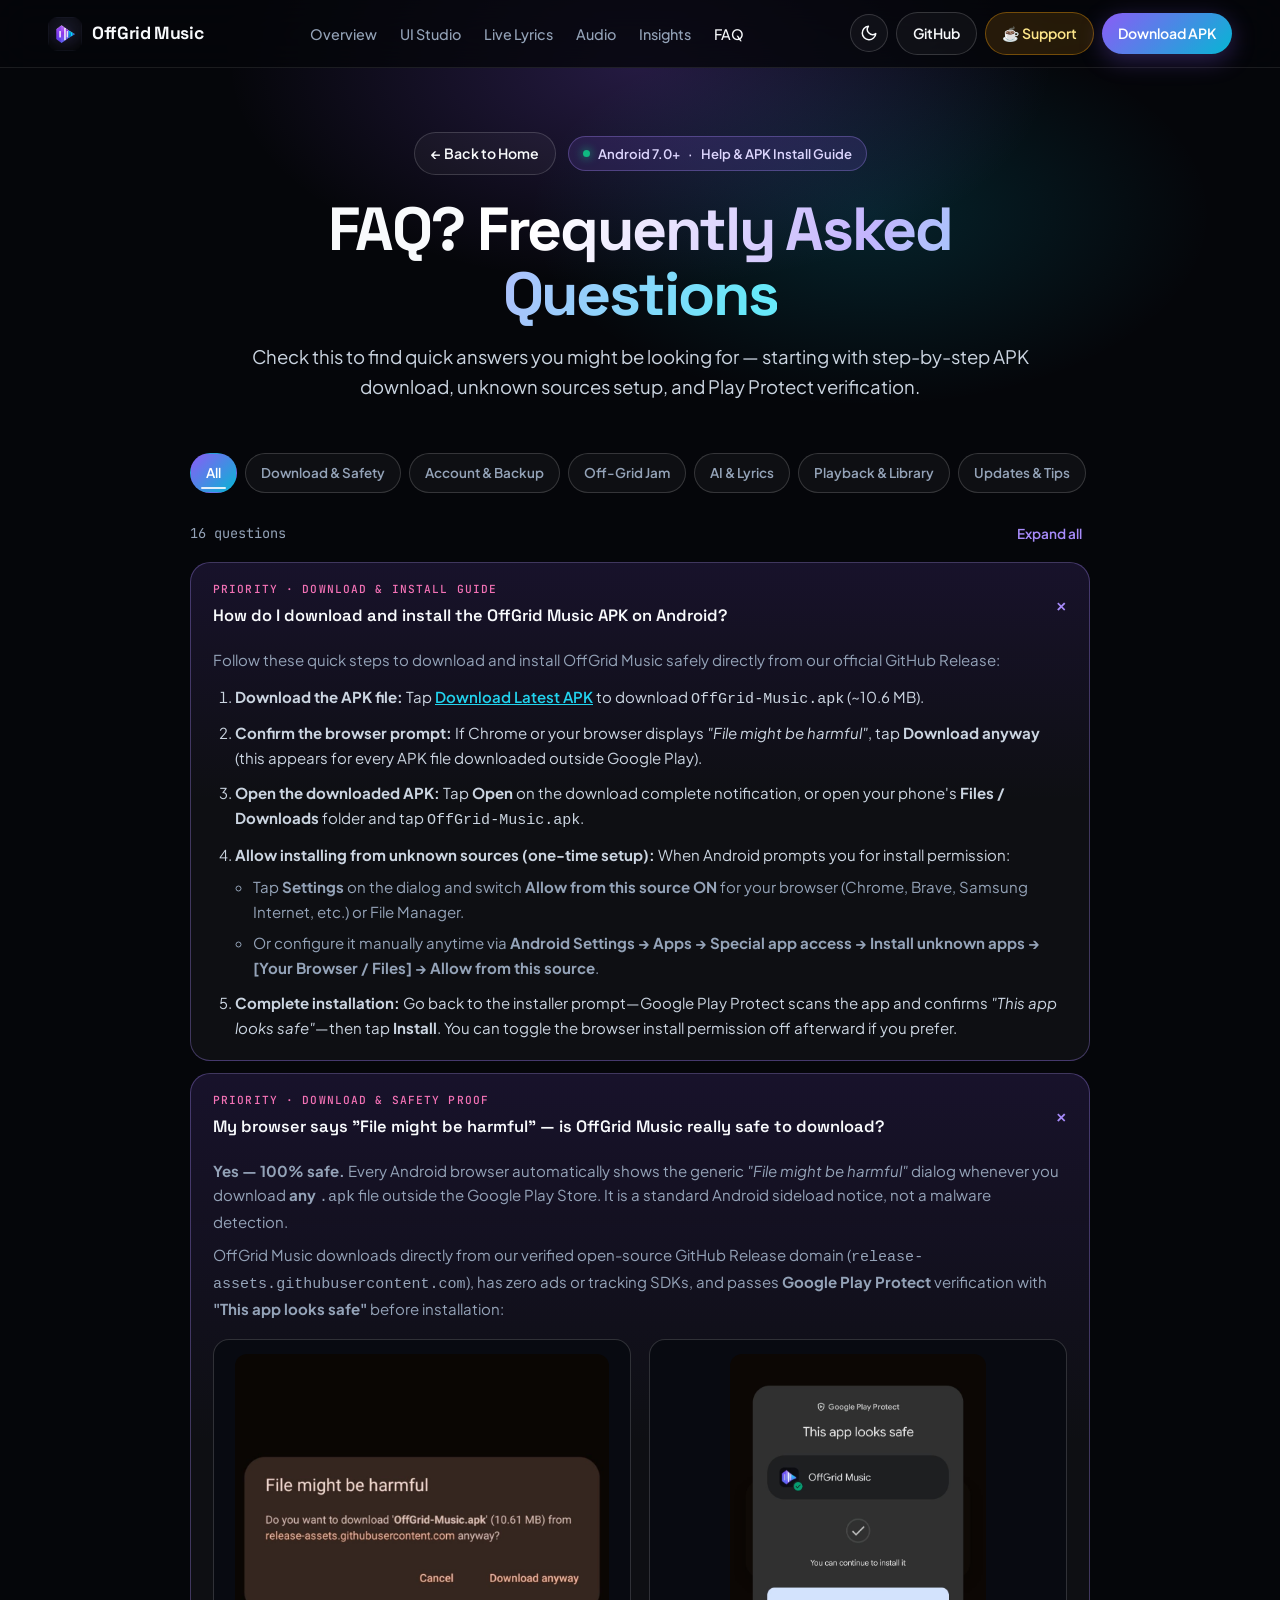
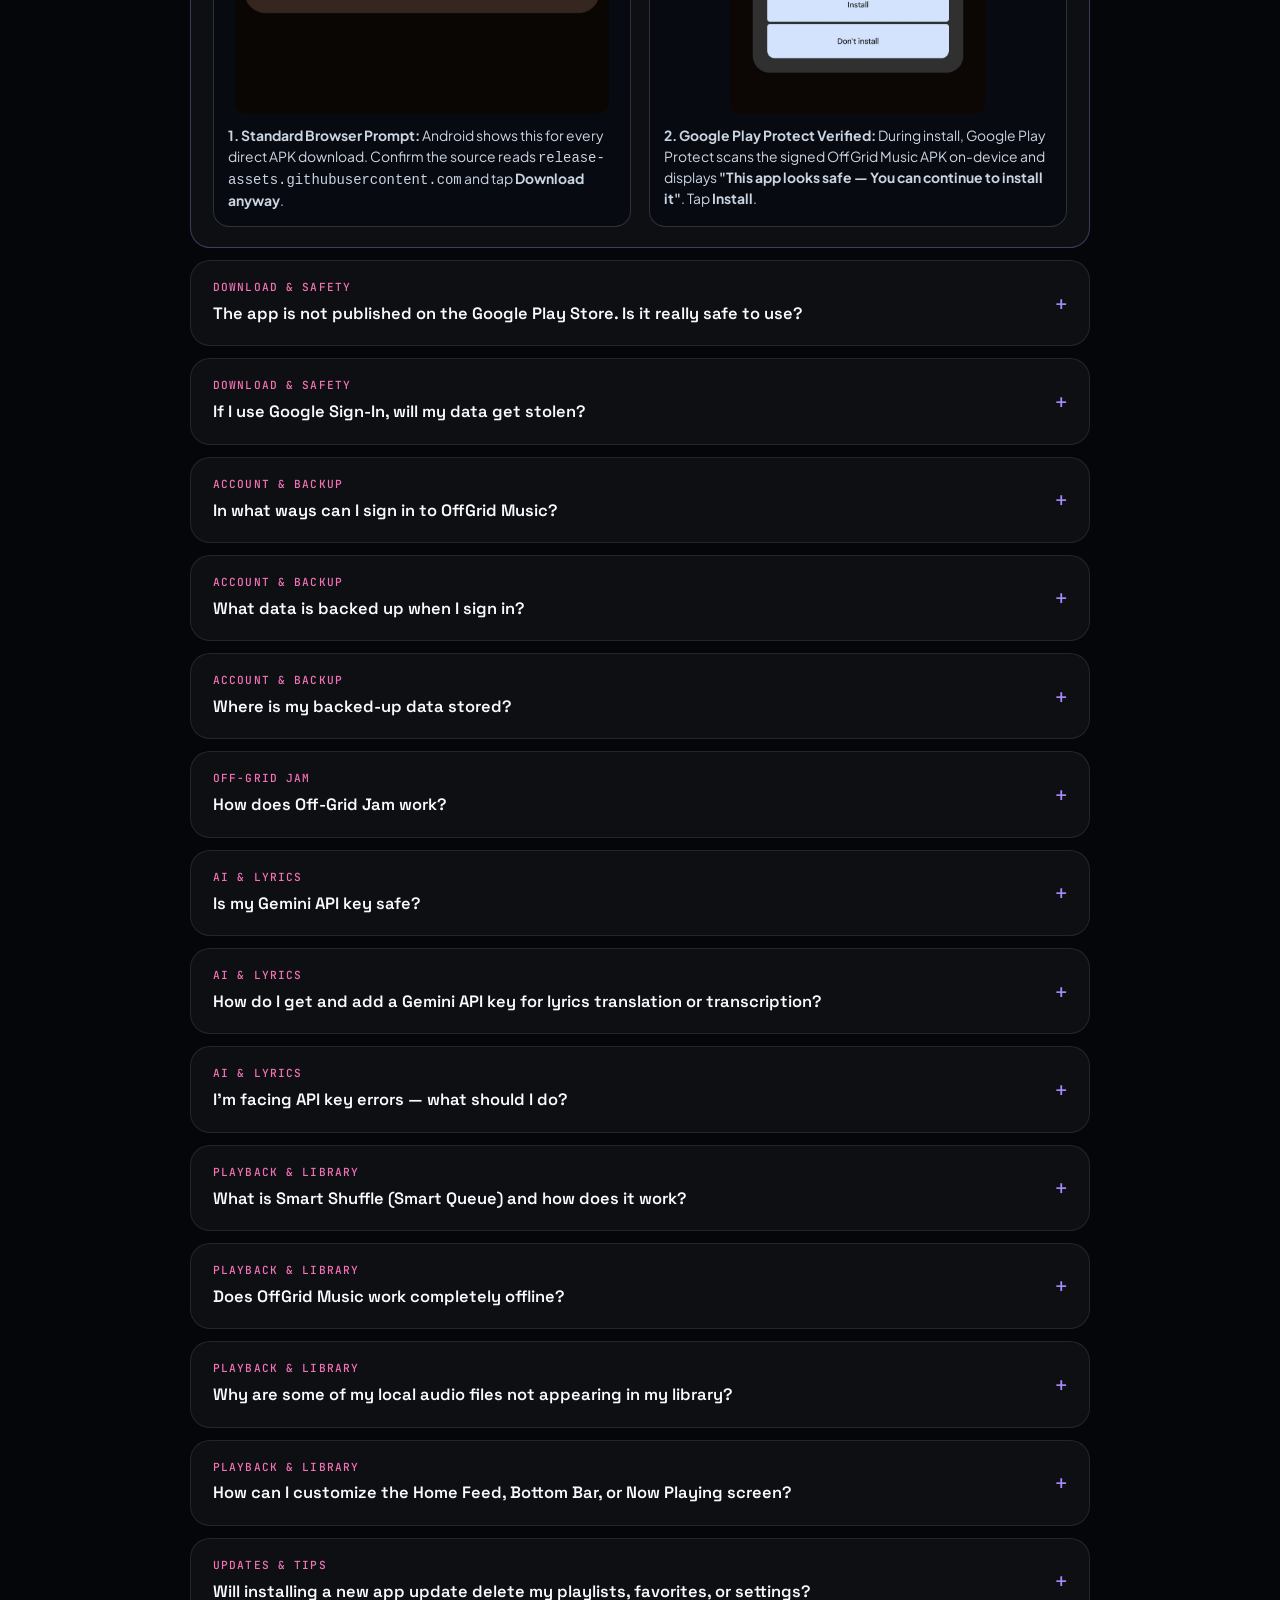
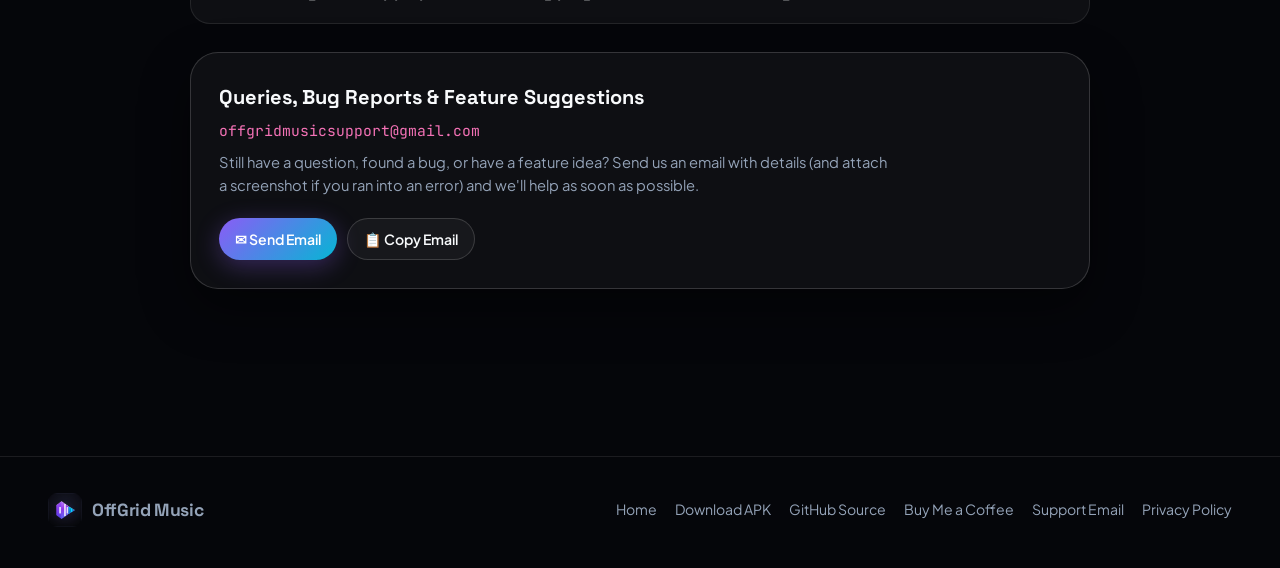
==== faq.html @ 3c3b7d3f "Move FAQ to dedicated faq.html with priority APK install guide and Play Protect proof" ====
<!DOCTYPE html>
<html lang="en" data-theme="dark">
<head>
  <meta charset="UTF-8">
  <meta name="viewport" content="width=device-width, initial-scale=1.0">
  <title>FAQ &amp; APK Install Guide — OffGrid Music</title>
  <meta name="description" content="How to download and install the OffGrid Music Android APK, enable Install Unknown Apps, understand browser warnings with Play Protect verification, and answers to 16 FAQs.">
  <meta name="keywords" content="OffGrid Music FAQ, download OffGrid Music APK, install APK unknown sources Android, File might be harmful APK safe, Google Play Protect OffGrid Music">
  <meta name="author" content="Paul00755">
  <meta name="robots" content="index, follow, max-image-preview:large, max-snippet:-1">
  <meta name="theme-color" content="#05060a" media="(prefers-color-scheme: dark)">
  <meta name="theme-color" content="#f8fafc" media="(prefers-color-scheme: light)">
  <link rel="canonical" href="https://offgrid-music-web.pages.dev/faq.html">
  <link rel="icon" type="image/png" href="assets/brand/favicon.png">
  <link rel="apple-touch-icon" href="assets/brand/logo.png">

  <!-- Open Graph / Social Sharing -->
  <meta property="og:type" content="website">
  <meta property="og:locale" content="en_US">
  <meta property="og:site_name" content="OffGrid Music">
  <meta property="og:title" content="FAQ &amp; APK Install Guide — OffGrid Music">
  <meta property="og:description" content="Step-by-step APK download &amp; install guide, Play Protect verification proof, OffGrid Jam, Gemini AI Lyrics, cloud backup, and 16 FAQs.">
  <meta property="og:image" content="https://offgrid-music-web.pages.dev/assets/brand/og-cover.jpg">
  <meta property="og:image:type" content="image/jpeg">
  <meta property="og:image:width" content="1200">
  <meta property="og:image:height" content="630">
  <meta property="og:url" content="https://offgrid-music-web.pages.dev/faq.html">

  <!-- Twitter Card -->
  <meta name="twitter:card" content="summary_large_image">
  <meta name="twitter:title" content="FAQ &amp; APK Install Guide — OffGrid Music">
  <meta name="twitter:description" content="How to download and install OffGrid Music APK safely on Android, plus answers to 16 common questions.">
  <meta name="twitter:image" content="https://offgrid-music-web.pages.dev/assets/brand/og-cover.jpg">

  <!-- Fonts -->
  <link rel="preconnect" href="https://fonts.googleapis.com">
  <link rel="preconnect" href="https://fonts.gstatic.com" crossorigin>
  <link href="https://fonts.googleapis.com/css2?family=JetBrains+Mono:wght@400;500&family=Plus+Jakarta+Sans:wght@400;500;600;700&family=Space+Grotesk:wght@600;700&display=swap" rel="stylesheet">
  <link rel="stylesheet" href="css/styles.css">

  <!-- Structured Data: WebPage + Complete 16-Question FAQPage -->
  <script type="application/ld+json">
  {
    "@context": "https://schema.org",
    "@graph": [
      {
        "@type": "WebPage",
        "@id": "https://offgrid-music-web.pages.dev/faq.html#webpage",
        "url": "https://offgrid-music-web.pages.dev/faq.html",
        "name": "FAQ & APK Install Guide — OffGrid Music",
        "description": "Step-by-step Android APK installation guide and complete 16-question FAQ for OffGrid Music.",
        "inLanguage": "en"
      },
      {
        "@type": "FAQPage",
        "mainEntity": [
          {
            "@type": "Question",
            "name": "How do I download and install the OffGrid Music APK on Android?",
            "acceptedAnswer": {
              "@type": "Answer",
              "text": "1. Tap Download Latest APK to download OffGrid-Music.apk from GitHub Releases. 2. If your browser prompts 'File might be harmful', tap Download anyway. 3. Open the downloaded .apk file from your browser downloads or Files app. 4. When Android asks permission, tap Settings and turn Allow from this source ON for your browser or File Manager (or go to Android Settings -> Apps -> Special app access -> Install unknown apps -> Allow from this source). 5. Return to the installer and tap Install."
            }
          },
          {
            "@type": "Question",
            "name": "My browser says \"File might be harmful\" — is OffGrid Music really safe to download?",
            "acceptedAnswer": {
              "@type": "Answer",
              "text": "Yes. Every Android browser automatically shows the generic 'File might be harmful' warning whenever downloading any .apk outside the Google Play Store. OffGrid-Music.apk downloads directly from official open-source GitHub releases (release-assets.githubusercontent.com) with zero ads or trackers, and passes Google Play Protect verification with 'This app looks safe' before installation."
            }
          },
          {
            "@type": "Question",
            "name": "The app is not published on the Google Play Store. Is it really safe to use?",
            "acceptedAnswer": {
              "@type": "Answer",
              "text": "Yes. OffGrid Music is completely open source on GitHub with zero ads, zero trackers, and zero hidden permissions. Every APK is built and published transparently through GitHub Releases so anyone can inspect the source code and verify every build."
            }
          },
          {
            "@type": "Question",
            "name": "If I use Google Sign-In, will my data get stolen?",
            "acceptedAnswer": {
              "@type": "Answer",
              "text": "No. Google Sign-In is used solely to authenticate your optional cloud backup account. OffGrid Music never accesses your Gmail, Drive, or contacts, never sells data, and never uploads your local audio files."
            }
          },
          {
            "@type": "Question",
            "name": "In what ways can I sign in to OffGrid Music?",
            "acceptedAnswer": {
              "@type": "Answer",
              "text": "You can sign in with Google Sign-In or create an Email and Password account, or skip sign-in completely and use OffGrid Music 100% locally with no account required."
            }
          },
          {
            "@type": "Question",
            "name": "What data is backed up when I sign in?",
            "acceptedAnswer": {
              "@type": "Answer",
              "text": "Your Favorites, Custom Playlists, Smart Playlists, Listening Statistics and History, Synced Lyrics and Per-Song Timing Offsets, Folder Include/Exclude Rules, Custom Home Feed Configurations, and App Preferences (theme and audio EQ). Your actual MP3/FLAC music files and any personal Gemini API key are never uploaded."
            }
          },
          {
            "@type": "Question",
            "name": "Where is my backed-up data stored?",
            "acceptedAnswer": {
              "@type": "Answer",
              "text": "Backups are stored as an encrypted cloud snapshot tied strictly to your authenticated Firebase account. You can trigger Backup Now, Sync / Restore Now, or schedule automatic Daily, Weekly, or Monthly backups, or export local JSON backups anytime."
            }
          },
          {
            "@type": "Question",
            "name": "How does Off-Grid Jam work?",
            "acceptedAnswer": {
              "@type": "Answer",
              "text": "OffGrid Jam lets 2 to 10 friends listen in real-time sync. Host a room and share the Invite Code, Invite Link, or QR Code. Participants stay synced to playback, and approved local songs (up to 25 MB) can be shared directly device-to-device without uploading your library to cloud storage."
            }
          },
          {
            "@type": "Question",
            "name": "Is my Gemini API key safe?",
            "acceptedAnswer": {
              "@type": "Answer",
              "text": "Yes. AI Lyrics Studio is turned off by default. If you choose to connect your own Gemini API key, it is stored encrypted strictly on your device and is excluded from all cloud backups and diagnostics exports."
            }
          },
          {
            "@type": "Question",
            "name": "How do I get and add a Gemini API key for lyrics translation or transcription?",
            "acceptedAnswer": {
              "@type": "Answer",
              "text": "Create a free API key in Google AI Studio, open OffGrid Music Settings -> Lyrics & AI Studio, enable Optional Gemini AI Lyrics Studio, and paste your key. Once active, you can translate synced lyrics into English, Tamil/Tanglish, Hindi, or Malayalam, or transcribe audio into timestamped .lrc lyrics with one-tap Undo."
            }
          },
          {
            "@type": "Question",
            "name": "I'm facing API key errors — what should I do?",
            "acceptedAnswer": {
              "@type": "Answer",
              "text": "Double-check that your key has no extra spaces, has not hit its free-tier rate limit in Google AI Studio, and that your device has an active internet connection when running AI translation or transcription. If the issue persists, generate a fresh key or email offgridmusicsupport@gmail.com with a screenshot."
            }
          },
          {
            "@type": "Question",
            "name": "What is Smart Shuffle (Smart Queue) and how does it work?",
            "acceptedAnswer": {
              "@type": "Answer",
              "text": "Smart Shuffle and Sonic DNA Radio analyze your library and currently playing track's vibe to build fresh, balanced queues without repeating the same handful of songs back-to-back, while keeping full 1:1 drag-and-drop control over your Up Next queue."
            }
          },
          {
            "@type": "Question",
            "name": "Does OffGrid Music work completely offline?",
            "acceptedAnswer": {
              "@type": "Answer",
              "text": "Yes. Playing local music across 12 formats including MP3, FLAC, OPUS, WAV, M4A, and AIFF, synced .lrc lyrics, 5-Band EQ, Wrapped Stats, Playlists, and Home Screen Widgets all work 100% offline."
            }
          },
          {
            "@type": "Question",
            "name": "Why are some of my local audio files not appearing in my library?",
            "acceptedAnswer": {
              "@type": "Answer",
              "text": "Check two settings in Library & Scanner: (1) Short Audio Clip Filter (set between 0-180s to hide ringtones/voice notes — lower it if short tracks are filtered out), and (2) Folder Include / Exclude Rules to ensure the folder containing your songs is included, then tap refresh or run a scan."
            }
          },
          {
            "@type": "Question",
            "name": "How can I customize the Home Feed, Bottom Bar, or Now Playing screen?",
            "acceptedAnswer": {
              "@type": "Answer",
              "text": "Open Settings -> Screen Layout Studio to preview and switch between 4 Now Playing, 4 Home, 4 Playlists, and 3 Lyrics UI layouts (including Combo View). In Appearance & Home Feed settings, you can also show/hide/reorder Home sections, rearrange the 5 bottom bar tabs, and pick from 7 waveform styles and 4 mini-player styles."
            }
          },
          {
            "@type": "Question",
            "name": "Will installing a new app update delete my playlists, favorites, or settings?",
            "acceptedAnswer": {
              "@type": "Answer",
              "text": "No. Install any newer OffGrid Music APK directly over your existing app without uninstalling first. All of your playlists, favorites, synced lyrics offsets, custom cover art, listening stats, and settings stay right where you left them."
            }
          }
        ]
      }
    ]
  }
  </script>
</head>
<body>

  <!-- Sticky Top Navigation Bar -->
  <header class="site-nav" id="site-nav">
    <div class="container nav-inner">
      <a href="index.html" class="brand" aria-label="OffGrid Music Home">
        <img src="assets/brand/logo.png" alt="OffGrid Music App Icon" width="34" height="34">
        <span>OffGrid Music</span>
      </a>

      <nav aria-label="Primary Navigation">
        <ul class="nav-links">
          <li><a href="index.html#highlights">Overview</a></li>
          <li><a href="index.html#ui-studio">UI Studio</a></li>
          <li><a href="index.html#live-lyrics">Live Lyrics</a></li>
          <li><a href="index.html#audio-engine">Audio</a></li>
          <li><a href="index.html#insights">Insights</a></li>
          <li><a href="faq.html" class="active" aria-current="page">FAQ</a></li>
        </ul>
      </nav>

      <div class="nav-actions">
        <button type="button" class="theme-toggle" data-theme-toggle aria-label="Switch between dark and light mode" title="Toggle Dark / Light Mode">
          <svg class="icon-moon" aria-hidden="true" width="18" height="18" viewBox="0 0 24 24" fill="none" stroke="currentColor" stroke-width="2" stroke-linecap="round" stroke-linejoin="round">
            <path d="M21 12.79A9 9 0 1 1 11.21 3 7 7 0 0 0 21 12.79z"></path>
          </svg>
          <svg class="icon-sun" aria-hidden="true" width="18" height="18" viewBox="0 0 24 24" fill="none" stroke="currentColor" stroke-width="2" stroke-linecap="round" stroke-linejoin="round">
            <circle cx="12" cy="12" r="5"></circle>
            <line x1="12" y1="1" x2="12" y2="3"></line>
            <line x1="12" y1="21" x2="12" y2="23"></line>
            <line x1="4.22" y1="4.22" x2="5.64" y2="5.64"></line>
            <line x1="18.36" y1="18.36" x2="19.78" y2="19.78"></line>
            <line x1="1" y1="12" x2="3" y2="12"></line>
            <line x1="21" y1="12" x2="23" y2="12"></line>
            <line x1="4.22" y1="19.78" x2="5.64" y2="18.36"></line>
            <line x1="18.36" y1="5.64" x2="19.78" y2="4.22"></line>
          </svg>
        </button>
        <a href="https://github.com/Paul00755/OffGrid-Music" target="_blank" rel="noopener noreferrer" class="btn btn-ghost">
          GitHub
        </a>
        <a href="https://buymeacoffee.com/paulrajmes9" data-bmc-link target="_blank" rel="noopener noreferrer" class="btn btn-coffee">
          ☕ Support
        </a>
        <a href="https://github.com/Paul00755/OffGrid-Music/releases/latest" data-apk-download target="_blank" rel="noopener noreferrer" class="btn btn-primary">
          Download APK
        </a>
        <button type="button" class="nav-toggle" id="nav-toggle" aria-label="Toggle navigation menu" aria-expanded="false">
          <svg aria-hidden="true" width="20" height="20" viewBox="0 0 24 24" fill="none" stroke="currentColor" stroke-width="2" stroke-linecap="round">
            <line x1="3" y1="7" x2="21" y2="7"></line>
            <line x1="3" y1="12" x2="21" y2="12"></line>
            <line x1="3" y1="17" x2="21" y2="17"></line>
          </svg>
        </button>
      </div>
    </div>
    <div class="scroll-progress-bar" aria-hidden="true"></div>
  </header>

  <!-- Mobile Navigation Drawer -->
  <div class="mobile-drawer" id="mobile-drawer">
    <a href="index.html">← Back to Website</a>
    <a href="index.html#ui-studio">15 UI Layouts</a>
    <a href="index.html#live-lyrics">Live Lyrics &amp; Widgets</a>
    <a href="index.html#audio-engine">Audio Engine</a>
    <a href="index.html#insights">Wrapped Stats &amp; Cloud</a>
    <a href="faq.html">FAQ &amp; APK Guide</a>
    <div class="drawer-ctas">
      <a href="https://github.com/Paul00755/OffGrid-Music/releases/latest" data-apk-download target="_blank" rel="noopener noreferrer" class="btn btn-primary">Download APK</a>
      <a href="https://github.com/Paul00755/OffGrid-Music" target="_blank" rel="noopener noreferrer" class="btn btn-ghost">GitHub Repo</a>
      <a href="https://buymeacoffee.com/paulrajmes9" data-bmc-link target="_blank" rel="noopener noreferrer" class="btn btn-coffee">☕ Buy Me a Coffee</a>
    </div>
  </div>

  <main>

    <!-- FAQ Page Header -->
    <section class="faq-page-hero">
      <div class="hero-glow" aria-hidden="true"></div>
      <div class="container" style="position: relative; z-index: 1;">
        <div class="faq-page-actions">
          <a href="index.html" class="btn btn-ghost">← Back to Home</a>
          <span class="hero-badge" style="margin-bottom: 0;">
            <span class="dot" aria-hidden="true"></span>
            <span data-apk-version>Android 7.0+</span>
            <span>·</span>
            <span>Help &amp; APK Install Guide</span>
          </span>
        </div>
        <h1 class="faq-page-title">FAQ? <span class="grad-text">Frequently Asked Questions</span></h1>
        <p class="faq-page-sub">Check this to find quick answers you might be looking for — starting with step-by-step APK download, unknown sources setup, and Play Protect verification.</p>
      </div>
    </section>

    <!-- Complete 16-Question Categorized FAQ + Support Email Card -->
    <section class="section" id="faq-content" style="padding-top: 12px;">
      <div class="container">
        <div class="faq-toolbar">
          <div class="faq-filter-bar" role="tablist" aria-label="FAQ Categories">
            <button type="button" class="faq-filter-btn active" role="tab" aria-selected="true" tabindex="0" data-faq-filter="all">All</button>
            <button type="button" class="faq-filter-btn" role="tab" aria-selected="false" tabindex="-1" data-faq-filter="install">Download &amp; Safety</button>
            <button type="button" class="faq-filter-btn" role="tab" aria-selected="false" tabindex="-1" data-faq-filter="account">Account &amp; Backup</button>
            <button type="button" class="faq-filter-btn" role="tab" aria-selected="false" tabindex="-1" data-faq-filter="jam">Off-Grid Jam</button>
            <button type="button" class="faq-filter-btn" role="tab" aria-selected="false" tabindex="-1" data-faq-filter="ai">AI &amp; Lyrics</button>
            <button type="button" class="faq-filter-btn" role="tab" aria-selected="false" tabindex="-1" data-faq-filter="playback">Playback &amp; Library</button>
            <button type="button" class="faq-filter-btn" role="tab" aria-selected="false" tabindex="-1" data-faq-filter="updates">Updates &amp; Tips</button>
          </div>
        </div>

        <div class="faq-meta-row">
          <span class="mono" id="faq-count">16 questions</span>
          <button type="button" class="faq-expand-btn" id="faq-expand-all">Expand all</button>
        </div>

        <div class="faq-list">

          <!-- PRIORITY #1: Step-by-step APK Download & Install Workflow -->
          <details class="faq-item faq-priority" data-faq-cat="install" open>
            <summary>
              <div class="faq-q-wrap">
                <span class="faq-cat-label">Priority · Download &amp; Install Guide</span>
                <span class="faq-q-text">How do I download and install the OffGrid Music APK on Android?</span>
              </div>
            </summary>
            <div class="faq-answer">
              <p>Follow these quick steps to download and install OffGrid Music safely directly from our official GitHub Release:</p>
              <ol class="faq-steps-list">
                <li><strong>Download the APK file:</strong> Tap <a href="https://github.com/Paul00755/OffGrid-Music/releases/latest" data-apk-download target="_blank" rel="noopener noreferrer" class="faq-inline-link">Download Latest APK</a> to download <code>OffGrid-Music.apk</code> (~10.6 MB).</li>
                <li><strong>Confirm the browser prompt:</strong> If Chrome or your browser displays <em>"File might be harmful"</em>, tap <strong>Download anyway</strong> (this appears for every APK file downloaded outside Google Play).</li>
                <li><strong>Open the downloaded APK:</strong> Tap <strong>Open</strong> on the download complete notification, or open your phone's <strong>Files / Downloads</strong> folder and tap <code>OffGrid-Music.apk</code>.</li>
                <li>
                  <strong>Allow installing from unknown sources (one-time setup):</strong> When Android prompts you for install permission:
                  <ul class="faq-substeps">
                    <li>Tap <strong>Settings</strong> on the dialog and switch <strong>Allow from this source</strong> <strong>ON</strong> for your browser (Chrome, Brave, Samsung Internet, etc.) or File Manager.</li>
                    <li>Or configure it manually anytime via <strong>Android Settings → Apps → Special app access → Install unknown apps → [Your Browser / Files] → Allow from this source</strong>.</li>
                  </ul>
                </li>
                <li><strong>Complete installation:</strong> Go back to the installer prompt—Google Play Protect scans the app and confirms <em>"This app looks safe"</em>—then tap <strong>Install</strong>. You can toggle the browser install permission off afterward if you prefer.</li>
              </ol>
            </div>
          </details>

          <!-- PRIORITY #2: Browser "File might be harmful" + Play Protect Scan Pass Images -->
          <details class="faq-item faq-priority" data-faq-cat="install" open>
            <summary>
              <div class="faq-q-wrap">
                <span class="faq-cat-label">Priority · Download &amp; Safety Proof</span>
                <span class="faq-q-text">My browser says "File might be harmful" — is OffGrid Music really safe to download?</span>
              </div>
            </summary>
            <div class="faq-answer">
              <p><strong>Yes — 100% safe.</strong> Every Android browser automatically shows the generic <em>"File might be harmful"</em> dialog whenever you download <strong>any</strong> <code>.apk</code> file outside the Google Play Store. It is a standard Android sideload notice, not a malware detection.</p>
              <p style="margin-top: 8px;">OffGrid Music downloads directly from our verified open-source GitHub Release domain (<code>release-assets.githubusercontent.com</code>), has zero ads or tracking SDKs, and passes <strong>Google Play Protect</strong> verification with <strong>"This app looks safe"</strong> before installation:</p>

              <div class="faq-evidence-grid">
                <figure class="faq-evidence-card">
                  <img src="assets/faq/apk-browser-warning.jpg" alt="Android browser dialog showing File might be harmful with Cancel and Download anyway options for OffGrid-Music.apk from release-assets.githubusercontent.com" width="1024" height="988" decoding="async">
                  <figcaption><strong>1. Standard Browser Prompt:</strong> Android shows this for every direct APK download. Confirm the source reads <code>release-assets.githubusercontent.com</code> and tap <strong>Download anyway</strong>.</figcaption>
                </figure>

                <figure class="faq-evidence-card">
                  <img src="assets/faq/apk-play-protect-safe.png" alt="Google Play Protect verification dialog displaying This app looks safe for OffGrid Music with Install and Don't install buttons" width="731" height="1024" decoding="async">
                  <figcaption><strong>2. Google Play Protect Verified:</strong> During install, Google Play Protect scans the signed OffGrid Music APK on-device and displays <strong>"This app looks safe — You can continue to install it"</strong>. Tap <strong>Install</strong>.</figcaption>
                </figure>
              </div>
            </div>
          </details>

          <!-- PRIORITY #3: Open-source Play Store question -->
          <details class="faq-item" data-faq-cat="install">
            <summary>
              <div class="faq-q-wrap">
                <span class="faq-cat-label">Download &amp; Safety</span>
                <span class="faq-q-text">The app is not published on the Google Play Store. Is it really safe to use?</span>
              </div>
            </summary>
            <div class="faq-answer">Yes. OffGrid Music is completely open source on GitHub with zero ads, zero trackers, and zero hidden permissions. Every APK is built and published transparently through GitHub Releases so anyone can inspect the source code and verify every build.</div>
          </details>

          <details class="faq-item" data-faq-cat="install">
            <summary>
              <div class="faq-q-wrap">
                <span class="faq-cat-label">Download &amp; Safety</span>
                <span class="faq-q-text">If I use Google Sign-In, will my data get stolen?</span>
              </div>
            </summary>
            <div class="faq-answer">No. Google Sign-In is used solely to authenticate your optional cloud backup account. OffGrid Music never accesses your Gmail, Drive, or contacts, never sells data, and never uploads your local audio files.</div>
          </details>

          <details class="faq-item" data-faq-cat="account">
            <summary>
              <div class="faq-q-wrap">
                <span class="faq-cat-label">Account &amp; Backup</span>
                <span class="faq-q-text">In what ways can I sign in to OffGrid Music?</span>
              </div>
            </summary>
            <div class="faq-answer">You can sign in with <strong>Google Sign-In</strong> or create an <strong>Email &amp; Password</strong> account—or skip sign-in completely and use OffGrid Music 100% locally with no account required.</div>
          </details>

          <details class="faq-item" data-faq-cat="account">
            <summary>
              <div class="faq-q-wrap">
                <span class="faq-cat-label">Account &amp; Backup</span>
                <span class="faq-q-text">What data is backed up when I sign in?</span>
              </div>
            </summary>
            <div class="faq-answer">Your Favorites, Custom Playlists, Smart Playlists, Listening Statistics &amp; History, Synced Lyrics &amp; Per-Song Timing Offsets, Folder Include/Exclude Rules, Custom Home Feed Configurations, and App Preferences (theme &amp; audio EQ). Your actual MP3/FLAC music files and any personal Gemini API key are never uploaded.</div>
          </details>

          <details class="faq-item" data-faq-cat="account">
            <summary>
              <div class="faq-q-wrap">
                <span class="faq-cat-label">Account &amp; Backup</span>
                <span class="faq-q-text">Where is my backed-up data stored?</span>
              </div>
            </summary>
            <div class="faq-answer">Backups are stored as an encrypted cloud snapshot tied strictly to your authenticated Firebase account. You can trigger <strong>Backup Now</strong>, <strong>Sync / Restore Now</strong>, or schedule automatic Daily, Weekly, or Monthly backups—or export local JSON backups anytime.</div>
          </details>

          <details class="faq-item" data-faq-cat="jam">
            <summary>
              <div class="faq-q-wrap">
                <span class="faq-cat-label">Off-Grid Jam</span>
                <span class="faq-q-text">How does Off-Grid Jam work?</span>
              </div>
            </summary>
            <div class="faq-answer">OffGrid Jam lets 2 to 10 friends listen in real-time sync. Host a room and share the Invite Code, Invite Link, or QR Code. Participants stay synced to playback, and approved local songs (up to 25 MB) can be shared directly device-to-device without uploading your library to cloud storage.</div>
          </details>

          <details class="faq-item" data-faq-cat="ai">
            <summary>
              <div class="faq-q-wrap">
                <span class="faq-cat-label">AI &amp; Lyrics</span>
                <span class="faq-q-text">Is my Gemini API key safe?</span>
              </div>
            </summary>
            <div class="faq-answer">Yes. AI Lyrics Studio is turned off by default. If you choose to connect your own Gemini API key, it is stored encrypted strictly on your device and is excluded from all cloud backups and diagnostics exports.</div>
          </details>

          <details class="faq-item" data-faq-cat="ai">
            <summary>
              <div class="faq-q-wrap">
                <span class="faq-cat-label">AI &amp; Lyrics</span>
                <span class="faq-q-text">How do I get and add a Gemini API key for lyrics translation or transcription?</span>
              </div>
            </summary>
            <div class="faq-answer">Create a free API key in Google AI Studio, open OffGrid Music Settings → Lyrics &amp; AI Studio, enable Optional Gemini AI Lyrics Studio, and paste your key. Once active, you can translate synced lyrics into English, Tamil/Tanglish, Hindi, or Malayalam—or transcribe audio into timestamped <code>.lrc</code> lyrics with one-tap Undo.</div>
          </details>

          <details class="faq-item" data-faq-cat="ai">
            <summary>
              <div class="faq-q-wrap">
                <span class="faq-cat-label">AI &amp; Lyrics</span>
                <span class="faq-q-text">I'm facing API key errors — what should I do?</span>
              </div>
            </summary>
            <div class="faq-answer">Double-check that your key has no extra spaces, hasn't hit its free-tier rate limit in Google AI Studio, and that your device has an active internet connection when running AI translation/transcription. If the issue persists, generate a fresh key or email us a screenshot at <strong>offgridmusicsupport@gmail.com</strong>.</div>
          </details>

          <details class="faq-item" data-faq-cat="playback">
            <summary>
              <div class="faq-q-wrap">
                <span class="faq-cat-label">Playback &amp; Library</span>
                <span class="faq-q-text">What is Smart Shuffle (Smart Queue) and how does it work?</span>
              </div>
            </summary>
            <div class="faq-answer">Smart Shuffle and Sonic DNA Radio analyze your library and currently playing track's vibe to build fresh, balanced queues without repeating the same handful of songs back-to-back—while keeping full 1:1 drag-and-drop control over your Up Next queue.</div>
          </details>

          <details class="faq-item" data-faq-cat="playback">
            <summary>
              <div class="faq-q-wrap">
                <span class="faq-cat-label">Playback &amp; Library</span>
                <span class="faq-q-text">Does OffGrid Music work completely offline?</span>
              </div>
            </summary>
            <div class="faq-answer">Yes! Playing local music (across 12 formats including MP3, FLAC, OPUS, WAV, M4A, and AIFF), synced <code>.lrc</code> lyrics, 5-Band EQ, Wrapped Stats, Playlists, and Home Screen Widgets all work 100% offline—perfect for flights, commutes, and off-grid listening.</div>
          </details>

          <details class="faq-item" data-faq-cat="playback">
            <summary>
              <div class="faq-q-wrap">
                <span class="faq-cat-label">Playback &amp; Library</span>
                <span class="faq-q-text">Why are some of my local audio files not appearing in my library?</span>
              </div>
            </summary>
            <div class="faq-answer">Check two settings in Library &amp; Scanner: (1) <strong>Short Audio Clip Filter</strong> (set between 0–180s to hide ringtones/voice notes—lower it if short tracks are filtered out), and (2) <strong>Folder Include / Exclude Rules</strong> to ensure the folder containing your songs is included, then tap refresh or run a scan.</div>
          </details>

          <details class="faq-item" data-faq-cat="playback">
            <summary>
              <div class="faq-q-wrap">
                <span class="faq-cat-label">Playback &amp; Library</span>
                <span class="faq-q-text">How can I customize the Home Feed, Bottom Bar, or Now Playing screen?</span>
              </div>
            </summary>
            <div class="faq-answer">Open <strong>Settings → Screen Layout Studio</strong> to preview and switch between 4 Now Playing, 4 Home, 4 Playlists, and 3 Lyrics UI layouts (including Combo View). In Appearance &amp; Home Feed settings, you can also show/hide/reorder Home sections, rearrange the 5 bottom bar tabs, and pick from 7 waveform styles and 4 mini-player styles.</div>
          </details>

          <details class="faq-item" data-faq-cat="updates">
            <summary>
              <div class="faq-q-wrap">
                <span class="faq-cat-label">Updates &amp; Tips</span>
                <span class="faq-q-text">Will installing a new app update delete my playlists, favorites, or settings?</span>
              </div>
            </summary>
            <div class="faq-answer">No. Install any newer OffGrid Music APK directly over your existing app—do not uninstall first. All of your playlists, favorites, synced lyrics offsets, custom cover art, listening stats, and settings stay right where you left them.</div>
          </details>
        </div>

        <!-- Queries, Bug Reports & Feature Suggestions Card -->
        <div class="support-card reveal-up">
          <div class="support-card-text">
            <h3>Queries, Bug Reports &amp; Feature Suggestions</h3>
            <a href="mailto:offgridmusicsupport@gmail.com?subject=OffGrid%20Music%20Support" class="support-email-address">offgridmusicsupport@gmail.com</a>
            <p>Still have a question, found a bug, or have a feature idea? Send us an email with details (and attach a screenshot if you ran into an error) and we'll help as soon as possible.</p>
          </div>
          <div class="support-card-actions">
            <a href="mailto:offgridmusicsupport@gmail.com?subject=OffGrid%20Music%20Support" class="btn btn-primary">✉ Send Email</a>
            <button type="button" class="btn btn-ghost" id="copy-email-btn">📋 Copy Email</button>
          </div>
        </div>
      </div>
    </section>

  </main>

  <button type="button" class="back-to-top" id="back-to-top" aria-label="Back to top" title="Back to top">
    <svg aria-hidden="true" width="18" height="18" viewBox="0 0 24 24" fill="none" stroke="currentColor" stroke-width="2.2" stroke-linecap="round" stroke-linejoin="round">
      <polyline points="18 15 12 9 6 15"></polyline>
    </svg>
  </button>

  <!-- Footer -->
  <footer class="site-footer">
    <div class="container footer-inner">
      <div class="brand">
        <img src="assets/brand/logo.png" alt="OffGrid Music Icon" width="28" height="28">
        <span>OffGrid Music</span>
      </div>
      <div class="footer-links">
        <a href="index.html">Home</a>
        <a href="https://github.com/Paul00755/OffGrid-Music/releases/latest" data-apk-download target="_blank" rel="noopener noreferrer">Download APK</a>
        <a href="https://github.com/Paul00755/OffGrid-Music" target="_blank" rel="noopener noreferrer">GitHub Source</a>
        <a href="https://buymeacoffee.com/paulrajmes9" data-bmc-link target="_blank" rel="noopener noreferrer">Buy Me a Coffee</a>
        <a href="mailto:offgridmusicsupport@gmail.com">Support Email</a>
        <a href="privacy.html">Privacy Policy</a>
      </div>
    </div>
  </footer>

  <script src="js/app.js" defer></script>
</body>
</html>
---- css/styles.css ----
/* ==========================================================================
   OffGrid Music — Flagship Scroll-Animated Showcase Stylesheet
   Supports Dark (AMOLED) & Light Modes + Responsive across all screen sizes
   ========================================================================== */

:root,
[data-theme="dark"] {
  --bg: #05060a;
  --bg-elev: #0c0e16;
  --bg-stage: #080a11;
  --bg-nav: rgba(5, 6, 10, 0.78);
  --bg-nav-scrolled: rgba(5, 6, 10, 0.92);
  --bg-card: rgba(255, 255, 255, 0.038);
  --bg-card-hover: rgba(255, 255, 255, 0.065);
  --border: rgba(255, 255, 255, 0.09);
  --border-strong: rgba(255, 255, 255, 0.16);
  --text: #f8fafc;
  --text-muted: #94a3b8;
  --text-soft: #cbd5e1;

  --violet: #8b5cf6;
  --violet-bright: #a78bfa;
  --cyan: #06b6d4;
  --cyan-bright: #22d3ee;
  --emerald: #10b981;
  --rose: #f472b6;
  --amber: #f59e0b;

  --grad-brand: linear-gradient(135deg, #8b5cf6 0%, #06b6d4 100%);
  --grad-text: linear-gradient(110deg, #ffffff 10%, #c4b5fd 52%, #67e8f9 95%);
  --coffee-bg: rgba(245, 158, 11, 0.14);
  --coffee-border: rgba(245, 158, 11, 0.38);
  --coffee-text: #fde68a;
  --badge-bg: rgba(139, 92, 246, 0.14);
  --badge-border: rgba(167, 139, 250, 0.32);
  --badge-text: #ddd6fe;
  --step-active-bg: rgba(139, 92, 246, 0.12);
  --step-active-border: rgba(167, 139, 250, 0.55);
  --shadow-phone: 0 28px 80px rgba(0, 0, 0, 0.72), 0 0 0 1px rgba(255, 255, 255, 0.08);
  --shadow-card: 0 20px 50px rgba(0, 0, 0, 0.45);
  --card-specular: rgba(255, 255, 255, 0.085);
  --glyph-color: rgba(167, 139, 250, 0.075);
  --backtop-bg: rgba(12, 14, 22, 0.86);
  --radius-sm: 12px;
  --radius-md: 20px;
  --radius-lg: 28px;
  --radius-pill: 999px;
  --max-w: 1320px;
  --nav-h: 68px;
}

[data-theme="light"] {
  --bg: #f8fafc;
  --bg-elev: #ffffff;
  --bg-stage: #eef2f7;
  --bg-nav: rgba(248, 250, 252, 0.82);
  --bg-nav-scrolled: rgba(255, 255, 255, 0.94);
  --bg-card: #ffffff;
  --bg-card-hover: #f1f5f9;
  --border: rgba(15, 23, 42, 0.1);
  --border-strong: rgba(15, 23, 42, 0.18);
  --text: #0f172a;
  --text-muted: #475569;
  --text-soft: #334155;

  --violet: #6d28d9;
  --violet-bright: #5b21b6;
  --cyan: #0891b2;
  --cyan-bright: #0e7490;
  --emerald: #059669;
  --rose: #db2777;
  --amber: #d97706;

  --grad-brand: linear-gradient(135deg, #6d28d9 0%, #0891b2 100%);
  --grad-text: linear-gradient(110deg, #0f172a 10%, #6d28d9 55%, #0891b2 95%);
  --coffee-bg: rgba(245, 158, 11, 0.14);
  --coffee-border: rgba(217, 119, 6, 0.42);
  --coffee-text: #92400e;
  --badge-bg: rgba(109, 40, 217, 0.08);
  --badge-border: rgba(109, 40, 217, 0.24);
  --badge-text: #5b21b6;
  --step-active-bg: rgba(109, 40, 217, 0.08);
  --step-active-border: rgba(109, 40, 217, 0.5);
  --shadow-phone: 0 24px 60px rgba(15, 23, 42, 0.22), 0 0 0 1px rgba(15, 23, 42, 0.12);
  --shadow-card: 0 12px 32px rgba(15, 23, 42, 0.08);
  --card-specular: rgba(109, 40, 217, 0.07);
  --glyph-color: rgba(109, 40, 217, 0.065);
  --backtop-bg: rgba(255, 255, 255, 0.92);
}

*, *::before, *::after {
  box-sizing: border-box;
  margin: 0;
  padding: 0;
}

html {
  scroll-behavior: smooth;
  scroll-padding-top: calc(var(--nav-h) + 18px);
  background-color: var(--bg);
  color: var(--text);
  font-size: 16px;
  -webkit-font-smoothing: antialiased;
  overflow-x: clip;
}

body {
  font-family: 'Plus Jakarta Sans', -apple-system, BlinkMacSystemFont, sans-serif;
  background: var(--bg);
  color: var(--text);
  line-height: 1.6;
  overflow-x: clip;
  transition: background-color 0.25s ease, color 0.25s ease;
}

img, video {
  display: block;
  max-width: 100%;
}

a {
  color: inherit;
  text-decoration: none;
}

button {
  font: inherit;
  color: inherit;
  background: none;
  border: none;
  cursor: pointer;
}

:where(a, button, summary, [tabindex]):focus-visible {
  outline: 2.5px solid var(--cyan-bright);
  outline-offset: 3px;
}

.container {
  width: 100%;
  max-width: var(--max-w);
  margin: 0 auto;
  padding: 0 clamp(18px, 4vw, 48px);
}

.mono {
  font-family: 'JetBrains Mono', monospace;
}

.grad-text {
  background: var(--grad-text);
  -webkit-background-clip: text;
  background-clip: text;
  color: transparent;
}

/* ==========================================================================
   Sticky Top Navigation Bar
   ========================================================================== */
.site-nav {
  position: fixed;
  top: 0;
  left: 0;
  right: 0;
  height: var(--nav-h);
  z-index: 100;
  background: var(--bg-nav);
  backdrop-filter: blur(18px);
  -webkit-backdrop-filter: blur(18px);
  border-bottom: 1px solid var(--border);
  transition: background 0.25s ease, border-color 0.25s ease;
}

.site-nav.scrolled {
  background: var(--bg-nav-scrolled);
  border-bottom-color: var(--border-strong);
}

.scroll-progress-bar {
  position: absolute;
  left: 0;
  right: 0;
  bottom: -1px;
  height: 2px;
  background: var(--grad-brand);
  transform-origin: 0 50%;
  transform: scaleX(0);
  pointer-events: none;
}

.nav-inner {
  height: 100%;
  display: flex;
  align-items: center;
  justify-content: space-between;
  gap: 14px;
}

.brand {
  display: flex;
  align-items: center;
  gap: 10px;
  font-family: 'Space Grotesk', sans-serif;
  font-weight: 700;
  font-size: 1.1rem;
  letter-spacing: -0.02em;
  flex-shrink: 0;
}

.brand img {
  width: 34px;
  height: 34px;
  border-radius: 9px;
}

.nav-links {
  display: flex;
  align-items: center;
  gap: clamp(12px, 1.8vw, 26px);
  list-style: none;
}

.nav-links a {
  font-size: 0.9rem;
  font-weight: 500;
  color: var(--text-muted);
  transition: color 0.2s ease;
}

.nav-links a:hover,
.nav-links a.active {
  color: var(--text);
}

.nav-actions {
  display: flex;
  align-items: center;
  gap: 8px;
  flex-shrink: 0;
}

.btn {
  display: inline-flex;
  align-items: center;
  justify-content: center;
  gap: 8px;
  font-weight: 600;
  font-size: 0.88rem;
  padding: 9px 16px;
  border-radius: var(--radius-pill);
  transition: transform 0.2s ease, box-shadow 0.2s ease, background 0.2s ease, border-color 0.2s ease;
  white-space: nowrap;
}

.btn:hover {
  transform: translateY(-1px);
}

.btn-primary {
  background: var(--grad-brand);
  color: #ffffff;
  box-shadow: 0 6px 24px rgba(139, 92, 246, 0.32);
}

.btn-primary:hover {
  box-shadow: 0 10px 30px rgba(6, 182, 212, 0.42);
}

.btn-ghost {
  background: var(--bg-card);
  border: 1px solid var(--border-strong);
  color: var(--text);
}

.btn-ghost:hover {
  background: var(--bg-card-hover);
}

.btn-coffee {
  background: var(--coffee-bg);
  border: 1px solid var(--coffee-border);
  color: var(--coffee-text);
}

.btn-coffee:hover {
  filter: brightness(1.08);
}

.btn-lg {
  padding: 13px 24px;
  font-size: 0.96rem;
}

.theme-toggle {
  width: 38px;
  height: 38px;
  border-radius: 50%;
  border: 1px solid var(--border-strong);
  background: var(--bg-card);
  display: inline-flex;
  align-items: center;
  justify-content: center;
  color: var(--text);
  transition: background 0.2s ease, transform 0.2s ease;
}

.theme-toggle:hover {
  background: var(--bg-card-hover);
  transform: rotate(12deg);
}

.theme-toggle .icon-sun { display: none; }
.theme-toggle .icon-moon { display: block; }
[data-theme="light"] .theme-toggle .icon-sun { display: block; }
[data-theme="light"] .theme-toggle .icon-moon { display: none; }

.nav-toggle {
  display: none;
  width: 38px;
  height: 38px;
  border-radius: 10px;
  border: 1px solid var(--border-strong);
  align-items: center;
  justify-content: center;
}

.mobile-drawer {
  display: none;
  position: fixed;
  top: var(--nav-h);
  left: 0;
  right: 0;
  background: var(--bg-elev);
  border-bottom: 1px solid var(--border-strong);
  padding: 20px 24px 28px;
  z-index: 99;
  flex-direction: column;
  gap: 12px;
  box-shadow: var(--shadow-card);
}

.mobile-drawer.open {
  display: flex;
}

.mobile-drawer a {
  padding: 10px 0;
  font-size: 1.02rem;
  font-weight: 500;
  border-bottom: 1px solid var(--border);
}

.mobile-drawer .drawer-ctas {
  display: flex;
  flex-wrap: wrap;
  gap: 10px;
  margin-top: 8px;
}

/* ==========================================================================
   Hero Section
   ========================================================================== */
.hero {
  position: relative;
  padding: calc(var(--nav-h) + clamp(40px, 6vw, 84px)) 0 clamp(60px, 7vw, 96px);
  overflow: hidden;
}

.hero-glow {
  position: absolute;
  inset: -120px 0 auto;
  height: 760px;
  background:
    radial-gradient(ellipse 46% 42% at 50% 24%, rgba(139, 92, 246, 0.24), transparent 70%),
    radial-gradient(ellipse 38% 36% at 68% 44%, rgba(6, 182, 212, 0.16), transparent 70%);
  pointer-events: none;
  z-index: 0;
}

[data-theme="light"] .hero-glow {
  background:
    radial-gradient(ellipse 46% 42% at 50% 24%, rgba(109, 40, 217, 0.12), transparent 70%),
    radial-gradient(ellipse 38% 36% at 68% 44%, rgba(8, 145, 178, 0.1), transparent 70%);
}

.hero-inner {
  position: relative;
  z-index: 1;
  text-align: center;
}

.hero-badge {
  display: inline-flex;
  align-items: center;
  gap: 8px;
  padding: 6px 14px;
  border-radius: var(--radius-pill);
  background: var(--badge-bg);
  border: 1px solid var(--badge-border);
  color: var(--badge-text);
  font-size: 0.82rem;
  font-weight: 600;
  margin-bottom: 22px;
}

.hero-badge .dot {
  width: 7px;
  height: 7px;
  border-radius: 50%;
  background: var(--emerald);
  box-shadow: 0 0 10px var(--emerald);
}

.hero h1 {
  font-family: 'Space Grotesk', sans-serif;
  font-size: clamp(2.6rem, 6.4vw, 5.2rem);
  font-weight: 700;
  line-height: 1.04;
  letter-spacing: -0.035em;
  max-width: 14ch;
  margin: 0 auto 20px;
}

.hero-sub {
  font-size: clamp(1.02rem, 1.5vw, 1.22rem);
  color: var(--text-soft);
  max-width: 60ch;
  margin: 0 auto 32px;
}

.hero-ctas {
  display: flex;
  flex-wrap: wrap;
  align-items: center;
  justify-content: center;
  gap: 14px;
  margin-bottom: 18px;
}

.hero-meta {
  font-size: 0.84rem;
  color: var(--text-muted);
  display: flex;
  flex-wrap: wrap;
  justify-content: center;
  gap: 8px 18px;
  margin-bottom: clamp(42px, 6vw, 70px);
}

/* 4-Phone 3D Hero Showcase Stage: Home, Now Playing, Lyrics, Playlist */
.hero-stage {
  position: relative;
  display: flex;
  align-items: flex-end;
  justify-content: center;
  gap: clamp(10px, 1.8vw, 22px);
  max-width: 1120px;
  margin: 0 auto;
  padding: 16px 0 42px;
  perspective: 1600px;
  transform-style: preserve-3d;
}

.hero-stage::after {
  content: "";
  position: absolute;
  left: 10%;
  right: 10%;
  bottom: 8px;
  height: 76px;
  background: radial-gradient(ellipse 60% 70% at 50% 50%, rgba(139, 92, 246, 0.24), rgba(6, 182, 212, 0.14), transparent 72%);
  filter: blur(22px);
  pointer-events: none;
  z-index: 0;
}

[data-theme="light"] .hero-stage::after {
  background: radial-gradient(ellipse 60% 70% at 50% 50%, rgba(109, 40, 217, 0.16), rgba(8, 145, 178, 0.12), transparent 72%);
}

.phone-frame {
  position: relative;
  border-radius: 34px;
  padding: 9px;
  background: linear-gradient(160deg, #2d3345, #11141e);
  box-shadow: var(--shadow-phone);
  overflow: hidden;
  flex-shrink: 0;
}

.phone-frame::before {
  content: "";
  position: absolute;
  top: 15px;
  left: 50%;
  transform: translateX(-50%);
  width: 64px;
  height: 15px;
  border-radius: 999px;
  background: #040507;
  z-index: 4;
  pointer-events: none;
}

.phone-screen {
  border-radius: 26px;
  overflow: hidden;
  background: #07080d;
  aspect-ratio: 9 / 19.6;
}

.phone-screen img {
  width: 100%;
  height: 100%;
  object-fit: cover;
  object-position: top center;
}

.hero-phone {
  translate: 0 var(--rest-y, 0px);
  rotate: 0deg;
  scale: 1;
  --rest-y: 0px;
  --scroll-x: 0px;
  --scroll-y: -20px;
  --rest-ry: 0deg;
  --rest-rz: 0deg;
  --rest-tz: 0px;
  transform: perspective(1400px) rotateX(var(--tilt-x, 0deg)) rotateY(var(--tilt-y, var(--rest-ry))) rotateZ(var(--rest-rz)) translateZ(var(--rest-tz));
  transition: scale 0.3s cubic-bezier(0.22, 1, 0.36, 1), transform 0.35s cubic-bezier(0.22, 1, 0.36, 1), box-shadow 0.3s ease;
}

.hero-phone-outer-left,
.hero-phone-outer-right {
  width: clamp(154px, 18vw, 228px);
  opacity: 0.96;
  z-index: 2;
  --rest-y: 22px;
  --scroll-y: -44px;
  --rest-tz: -32px;
}

.hero-phone-outer-left {
  --scroll-x: -26px;
  --rest-ry: 13deg;
  --rest-rz: -2.4deg;
}

.hero-phone-outer-right {
  --scroll-x: 26px;
  --rest-ry: -13deg;
  --rest-rz: 2.4deg;
}

.hero-phone-inner-left,
.hero-phone-inner-right {
  width: clamp(172px, 20.5vw, 254px);
  z-index: 3;
  --rest-y: 0px;
  --scroll-y: -22px;
  --rest-tz: 18px;
}

.hero-phone-inner-left {
  --scroll-x: -8px;
  --rest-ry: 4deg;
  --rest-rz: -0.6deg;
}

.hero-phone-inner-right {
  --scroll-x: 8px;
  --rest-ry: -4deg;
  --rest-rz: 0.6deg;
}

@media (hover: hover) {
  .hero-phone:hover {
    scale: 1.035;
    z-index: 5;
  }
}

/* 3D Interactive Tilt & Specular Surface Highlight */
.tilt-3d:not(.phone-frame) {
  transform: perspective(1200px) rotateX(var(--tilt-x, 0deg)) rotateY(var(--tilt-y, 0deg));
}

.tilt-3d:not(.phone-frame)::after {
  content: "";
  position: absolute;
  inset: 0;
  border-radius: inherit;
  background: radial-gradient(420px circle at var(--mx, 50%) var(--my, 30%), var(--card-specular), transparent 65%);
  opacity: 0;
  transition: opacity 0.3s ease;
  pointer-events: none;
  z-index: 2;
}

@media (hover: hover) and (pointer: fine) {
  .tilt-3d:not(.phone-frame):hover::after {
    opacity: 1;
  }
}

.bento-media-stage img,
.feature-split-card .stage-img img,
.showcase-img-wrap img {
  transition: transform 0.38s cubic-bezier(0.22, 1, 0.36, 1);
}

@media (hover: hover) {
  .bento-card:hover .bento-media-stage img,
  .feature-split-card:hover .stage-img img,
  .showcase-card:hover .showcase-img-wrap img {
    transform: scale(1.025);
  }
}

/* ==========================================================================
   Bento Highlights Grid (Full-Visibility Uncropped Media Framing)
   ========================================================================== */
.section {
  padding: clamp(64px, 8vw, 112px) 0;
  position: relative;
}

.section-header {
  max-width: 720px;
  margin-bottom: clamp(32px, 4vw, 52px);
}

.section-header.center {
  text-align: center;
  margin-left: auto;
  margin-right: auto;
}

.kicker {
  display: inline-block;
  font-family: 'JetBrains Mono', monospace;
  font-size: 0.78rem;
  font-weight: 500;
  letter-spacing: 0.14em;
  text-transform: uppercase;
  color: var(--cyan-bright);
  margin-bottom: 12px;
}

.section-title {
  font-family: 'Space Grotesk', sans-serif;
  font-size: clamp(2rem, 4.2vw, 3.3rem);
  font-weight: 700;
  line-height: 1.08;
  letter-spacing: -0.03em;
  margin-bottom: 14px;
}

.section-desc {
  color: var(--text-muted);
  font-size: clamp(0.98rem, 1.3vw, 1.12rem);
}

.bento-grid {
  display: grid;
  grid-template-columns: repeat(12, minmax(0, 1fr));
  gap: 18px;
}

.bento-card {
  position: relative;
  background: var(--bg-card);
  border: 1px solid var(--border);
  border-radius: var(--radius-lg);
  padding: 26px;
  overflow: hidden;
  display: flex;
  flex-direction: column;
  justify-content: space-between;
  box-shadow: var(--shadow-card);
  transition: border-color 0.25s ease, transform 0.25s ease, background 0.25s ease;
}

.bento-card:hover {
  border-color: var(--border-strong);
  transform: translateY(-3px);
}

.bento-card h3 {
  font-family: 'Space Grotesk', sans-serif;
  font-size: 1.28rem;
  font-weight: 700;
  margin-bottom: 8px;
  line-height: 1.2;
}

.bento-card p {
  font-size: 0.93rem;
  color: var(--text-muted);
}

.bento-stat {
  font-family: 'Space Grotesk', sans-serif;
  font-size: clamp(2.1rem, 3.6vw, 3rem);
  font-weight: 700;
  line-height: 1;
  margin-bottom: 10px;
}

.bento-span-7 { grid-column: span 7; }
.bento-span-5 { grid-column: span 5; }
.bento-span-4 { grid-column: span 4; }

/* Side-by-side Bento layout for portrait phone screenshots so NOTHING gets cropped */
.bento-card-split {
  display: grid;
  grid-template-columns: 1fr 220px;
  gap: 24px;
  align-items: center;
}

.bento-media-stage {
  margin-top: 20px;
  border-radius: 18px;
  overflow: hidden;
  border: 1px solid var(--border);
  background: var(--bg-stage);
  padding: 14px;
  display: flex;
  align-items: center;
  justify-content: center;
}

.bento-media-stage img {
  width: 100%;
  max-width: 100%;
  max-height: 440px;
  height: auto;
  border-radius: 12px;
  object-fit: contain;
}

.bento-card-split .bento-media-stage {
  margin-top: 0;
  padding: 8px;
  height: 378px;
}

.bento-card-split .bento-media-stage img {
  width: auto;
  height: 100%;
  max-height: 360px;
}

.lyrics-subgrid .bento-media-stage {
  height: 468px;
}

.lyrics-subgrid .bento-media-stage img {
  width: auto;
  height: 100%;
  max-height: 440px;
}

.format-pills {
  display: flex;
  flex-wrap: wrap;
  gap: 8px;
  margin-top: 18px;
}

.format-pills span {
  font-family: 'JetBrains Mono', monospace;
  font-size: 0.78rem;
  padding: 5px 10px;
  border-radius: 8px;
  background: var(--bg-stage);
  border: 1px solid var(--border);
  color: var(--text-soft);
}

/* ==========================================================================
   Dramatic Vivo-Style Chapter Interstitials with 3D Watermark Glyph
   ========================================================================== */
.chapter-banner {
  min-height: 48vh;
  display: flex;
  align-items: center;
  justify-content: center;
  text-align: center;
  position: relative;
  overflow: hidden;
  padding: 76px 20px;
  border-top: 1px solid var(--border);
  perspective: 1200px;
}

.chapter-banner::before {
  content: "";
  position: absolute;
  inset: 0;
  background: radial-gradient(circle at 50% 50%, var(--chapter-glow, rgba(139, 92, 246, 0.2)), transparent 62%);
  pointer-events: none;
}

.chapter-glyph {
  position: absolute;
  inset: 0;
  display: grid;
  place-items: center;
  font-family: 'Space Grotesk', sans-serif;
  font-weight: 700;
  font-size: clamp(8.5rem, 25vw, 19rem);
  letter-spacing: -0.06em;
  line-height: 1;
  color: var(--glyph-color);
  pointer-events: none;
  user-select: none;
  z-index: 0;
}

.chapter-banner > div {
  position: relative;
  z-index: 1;
}

.chapter-banner h2 {
  position: relative;
  z-index: 1;
  font-family: 'Space Grotesk', sans-serif;
  font-size: clamp(2.3rem, 6.5vw, 5.4rem);
  font-weight: 700;
  letter-spacing: -0.04em;
  line-height: 1.02;
  text-transform: uppercase;
  max-width: 14ch;
}

.chapter-banner p {
  position: relative;
  z-index: 1;
  margin-top: 16px;
  font-size: clamp(1rem, 1.45vw, 1.18rem);
  color: var(--text-soft);
  max-width: 54ch;
  margin-left: auto;
  margin-right: auto;
}

/* ==========================================================================
   Chapter I — Interactive Filtered UI Studio (Shows ONLY active category's 3-4 options)
   ========================================================================== */
.ui-studio-section {
  position: relative;
  padding: 36px 0 90px;
}

@property --fade-start {
  syntax: "<length>";
  inherits: false;
  initial-value: 0px;
}

@property --fade-end {
  syntax: "<length>";
  inherits: false;
  initial-value: 0px;
}

@keyframes reveal-fade-start {
  to {
    --fade-start: var(--fade-size);
  }
}

@keyframes hide-fade-end {
  from {
    --fade-end: var(--fade-size);
  }
}

.ui-category-bar {
  display: flex;
  flex-wrap: nowrap;
  overflow-x: auto;
  scrollbar-width: none;
  scroll-snap-type: inline proximity;
  scroll-padding-inline: 2.5rem;
  width: fit-content;
  max-width: 100%;
  margin: 0 auto 36px;
  gap: 10px;
  padding-bottom: 4px;
}

.ui-category-bar::-webkit-scrollbar,
.faq-filter-bar::-webkit-scrollbar {
  display: none;
}

.cat-btn {
  flex: none;
  scroll-snap-align: start;
  position: relative;
  padding: 10px 20px;
  border-radius: var(--radius-pill);
  background: var(--bg-card);
  border: 1px solid var(--border-strong);
  color: var(--text-muted);
  font-weight: 600;
  font-size: 0.9rem;
  transition: color 0.2s ease, background 0.2s ease, border-color 0.2s ease, box-shadow 0.2s ease;
}

.cat-btn:hover {
  color: var(--text);
  background: var(--bg-card-hover);
}

.cat-btn.active,
.cat-btn[aria-selected="true"] {
  background: var(--grad-brand);
  color: #ffffff;
  border-color: transparent;
  box-shadow: 0 6px 20px rgba(139, 92, 246, 0.32);
}

.cat-btn[aria-selected="true"]::after,
.faq-filter-btn[aria-selected="true"]::after {
  content: "";
  position: absolute;
  left: 22%;
  right: 22%;
  bottom: 3px;
  border-block-end: 2px solid currentColor;
  border-radius: 2px;
  opacity: 0.85;
  pointer-events: none;
}

.studio-grid {
  display: grid;
  grid-template-columns: minmax(280px, 350px) minmax(0, 1fr);
  gap: clamp(28px, 4.5vw, 60px);
  align-items: start;
  max-width: 1040px;
  margin: 0 auto;
}

.studio-phone-col {
  display: flex;
  flex-direction: column;
  align-items: center;
}

@media (min-width: 821px) {
  .studio-phone-col {
    position: sticky;
    top: calc(var(--nav-h) + 28px);
  }
}

.studio-phone-stage {
  position: relative;
  display: flex;
  flex-direction: column;
  align-items: center;
  perspective: 1400px;
}

.studio-aura {
  position: absolute;
  width: 310px;
  height: 310px;
  top: 44%;
  left: 50%;
  transform: translate(-50%, -50%);
  border-radius: 50%;
  background: radial-gradient(circle, rgba(139, 92, 246, 0.55), rgba(6, 182, 212, 0.22), transparent 72%);
  filter: blur(56px);
  opacity: 0.45;
  pointer-events: none;
  z-index: 0;
  transition: opacity 0.4s ease;
}

[data-theme="light"] .studio-aura {
  opacity: 0.28;
}

[data-studio-cat="home"] .studio-aura {
  background: radial-gradient(circle, rgba(6, 182, 212, 0.58), rgba(139, 92, 246, 0.22), transparent 72%);
}

[data-studio-cat="lyrics"] .studio-aura {
  background: radial-gradient(circle, rgba(16, 185, 129, 0.56), rgba(6, 182, 212, 0.22), transparent 72%);
}

[data-studio-cat="playlists"] .studio-aura {
  background: radial-gradient(circle, rgba(244, 114, 182, 0.56), rgba(139, 92, 246, 0.22), transparent 72%);
}

.studio-phone {
  position: relative;
  z-index: 1;
  width: clamp(250px, 24vw, 310px);
  transition: transform 0.35s cubic-bezier(0.22, 1, 0.36, 1), box-shadow 0.3s ease;
}

.studio-screen-stack {
  position: relative;
  width: 100%;
  aspect-ratio: 9 / 19.6;
  border-radius: 26px;
  overflow: hidden;
  background: #07080d;
  perspective: 900px;
}

.studio-slide-img {
  position: absolute;
  inset: 0;
  width: 100%;
  height: 100%;
  object-fit: cover;
  object-position: top center;
  opacity: 0;
  transform: perspective(900px) rotateY(12deg) scale(0.94);
  transition: opacity 0.42s cubic-bezier(0.22, 1, 0.36, 1), transform 0.5s cubic-bezier(0.22, 1, 0.36, 1);
  pointer-events: none;
}

.studio-slide-img.active {
  opacity: 1;
  transform: perspective(900px) rotateY(0deg) scale(1);
}

.studio-caption-bar {
  margin-top: 14px;
  text-align: center;
}

.studio-caption-cat {
  font-family: 'JetBrains Mono', monospace;
  font-size: 0.75rem;
  text-transform: uppercase;
  letter-spacing: 0.12em;
  color: var(--cyan-bright);
}

.studio-caption-name {
  font-family: 'Space Grotesk', sans-serif;
  font-size: 1.2rem;
  font-weight: 700;
  margin-top: 2px;
}

.studio-steps {
  display: flex;
  flex-direction: column;
  gap: 14px;
}

.studio-step {
  position: relative;
  padding: 18px 22px 18px 26px;
  border-radius: var(--radius-md);
  background: var(--bg-card);
  border: 1px solid var(--border);
  transition: background 0.22s ease, border-color 0.22s ease, box-shadow 0.22s ease, transform 0.22s ease;
  cursor: pointer;
}

.studio-step::before {
  content: "";
  position: absolute;
  left: 8px;
  top: 16px;
  bottom: 16px;
  width: 3px;
  border-radius: 999px;
  background: var(--grad-brand);
  opacity: 0;
  transform: scaleY(0.35);
  transition: opacity 0.25s ease, transform 0.25s cubic-bezier(0.22, 1, 0.36, 1);
}

.studio-step.active::before {
  opacity: 1;
  transform: scaleY(1);
}

.studio-step.hidden-step {
  display: none;
}

.studio-step:hover {
  border-color: var(--border-strong);
  background: var(--bg-card-hover);
}

.studio-step.active {
  background: var(--step-active-bg);
  border-color: var(--step-active-border);
  box-shadow: 0 10px 28px rgba(139, 92, 246, 0.14);
}

.studio-step-meta {
  display: flex;
  align-items: center;
  justify-content: space-between;
  margin-bottom: 5px;
}

.studio-step-tag {
  font-family: 'JetBrains Mono', monospace;
  font-size: 0.72rem;
  text-transform: uppercase;
  letter-spacing: 0.1em;
  color: var(--violet-bright);
}

.studio-step-num {
  font-family: 'JetBrains Mono', monospace;
  font-size: 0.75rem;
  color: var(--text-muted);
}

.studio-step h3 {
  font-family: 'Space Grotesk', sans-serif;
  font-size: 1.1rem;
  margin-bottom: 4px;
}

.studio-step p {
  font-size: 0.88rem;
  color: var(--text-muted);
}

.studio-cat-footer {
  display: flex;
  align-items: center;
  justify-content: space-between;
  margin-top: 16px;
  padding-top: 14px;
  border-top: 1px solid var(--border);
  font-size: 0.86rem;
  color: var(--text-muted);
}

.studio-extras {
  display: grid;
  grid-template-columns: repeat(2, minmax(0, 1fr));
  gap: 24px;
  margin-top: 64px;
}

.feature-split-card {
  display: grid;
  grid-template-columns: 1fr 210px;
  gap: 24px;
  align-items: center;
  background: var(--bg-card);
  border: 1px solid var(--border);
  border-radius: var(--radius-lg);
  padding: 26px;
  box-shadow: var(--shadow-card);
}

.feature-split-card .stage-img {
  background: var(--bg-stage);
  border-radius: 18px;
  padding: 8px;
  border: 1px solid var(--border);
  display: flex;
  align-items: center;
  justify-content: center;
  height: 418px;
}

.feature-split-card img {
  border-radius: 12px;
  max-height: 400px;
  height: 100%;
  width: auto;
  max-width: 100%;
  object-fit: contain;
}

/* ==========================================================================
   Chapter II — Live Lyrics Widget Dual-Video Showcase
   ========================================================================== */
.widget-videos-grid {
  display: grid;
  grid-template-columns: repeat(2, minmax(0, 1fr));
  gap: 28px;
  margin-bottom: 36px;
}

.widget-video-card {
  background: var(--bg-card);
  border: 1px solid var(--border-strong);
  border-radius: var(--radius-lg);
  padding: 24px;
  box-shadow: var(--shadow-card);
}

.widget-video-head {
  display: flex;
  align-items: center;
  justify-content: space-between;
  margin-bottom: 16px;
}

.widget-pill {
  font-family: 'JetBrains Mono', monospace;
  font-size: 0.74rem;
  padding: 5px 11px;
  border-radius: var(--radius-pill);
  background: rgba(16, 185, 129, 0.14);
  border: 1px solid rgba(16, 185, 129, 0.35);
  color: var(--emerald);
}

.widget-video-wrap {
  border-radius: 20px;
  overflow: hidden;
  border: 1px solid var(--border-strong);
  background: #000000;
}

.widget-video-wrap video {
  width: 100%;
  height: auto;
  display: block;
}

.widget-video-card p {
  margin-top: 14px;
  font-size: 0.92rem;
  color: var(--text-muted);
}

.lyrics-subgrid {
  display: grid;
  grid-template-columns: repeat(2, minmax(0, 1fr));
  gap: 24px;
  align-items: stretch;
}

/* ==========================================================================
   Chapter III & IV — Audio Engine, Insights & Cloud Cards (Uncropped Stage)
   ========================================================================== */
.audio-showcase {
  display: grid;
  grid-template-columns: repeat(3, minmax(0, 1fr));
  gap: 24px;
  align-items: stretch;
}

.showcase-card {
  background: var(--bg-card);
  border: 1px solid var(--border);
  border-radius: var(--radius-lg);
  padding: 24px;
  display: flex;
  flex-direction: column;
  gap: 18px;
  box-shadow: var(--shadow-card);
  transition: border-color 0.25s ease, transform 0.25s ease, background 0.25s ease;
}

.showcase-card:hover {
  border-color: var(--border-strong);
  transform: translateY(-3px);
}

.showcase-card h3 {
  font-family: 'Space Grotesk', sans-serif;
  font-size: 1.24rem;
}

.showcase-card p {
  font-size: 0.92rem;
  color: var(--text-muted);
}

.showcase-img-wrap {
  border-radius: 18px;
  overflow: hidden;
  border: 1px solid var(--border);
  background: var(--bg-stage);
  padding: 12px;
  display: flex;
  align-items: center;
  justify-content: center;
  height: 420px;
}

.showcase-img-wrap img {
  width: auto;
  max-width: 100%;
  max-height: 100%;
  height: auto;
  border-radius: 12px;
  object-fit: contain;
}

.spec-list {
  list-style: none;
  display: flex;
  flex-direction: column;
  gap: 8px;
}

.spec-list li {
  font-size: 0.9rem;
  color: var(--text-soft);
  padding-left: 18px;
  position: relative;
}

.spec-list li::before {
  content: "•";
  position: absolute;
  left: 0;
  color: var(--cyan-bright);
  font-weight: 700;
}

/* ==========================================================================
   Comparison Table
   ========================================================================== */
.compare-wrap {
  overflow-x: auto;
  border: 1px solid var(--border);
  border-radius: var(--radius-lg);
  background: var(--bg-card);
  box-shadow: var(--shadow-card);
}

.compare-table {
  width: 100%;
  border-collapse: collapse;
  min-width: 680px;
}

.compare-table th,
.compare-table td {
  padding: 16px 20px;
  text-align: left;
  border-bottom: 1px solid var(--border);
  font-size: 0.93rem;
}

.compare-table thead th {
  font-family: 'Space Grotesk', sans-serif;
  font-size: 0.95rem;
  background: var(--bg-stage);
  color: var(--text);
}

.compare-table thead th.offgrid-col {
  color: var(--cyan-bright);
}

.compare-table tbody tr:last-child td {
  border-bottom: none;
}

.compare-table td:first-child { font-weight: 600; color: var(--text); width: 22%; }
.compare-table td:nth-child(2) { color: var(--text-muted); width: 34%; }
.compare-table td:nth-child(3) { color: var(--text-soft); width: 44%; }

/* ==========================================================================
   Complete 14-Question Categorized FAQ + Support Email Card
   ========================================================================== */
.faq-toolbar {
  max-width: 900px;
  margin: 0 auto 22px;
  display: flex;
  flex-wrap: wrap;
  align-items: center;
  justify-content: space-between;
  gap: 14px;
}

.faq-filter-bar {
  display: flex;
  flex-wrap: nowrap;
  overflow-x: auto;
  scrollbar-width: none;
  scroll-snap-type: inline proximity;
  scroll-padding-inline: 2.5rem;
  max-width: 100%;
  gap: 8px;
  padding-bottom: 4px;
}

.faq-filter-btn {
  flex: none;
  scroll-snap-align: start;
  position: relative;
  padding: 8px 15px;
  border-radius: var(--radius-pill);
  font-size: 0.84rem;
  font-weight: 600;
  background: var(--bg-card);
  border: 1px solid var(--border-strong);
  color: var(--text-muted);
  transition: color 0.2s ease, background 0.2s ease, border-color 0.2s ease;
}

.faq-filter-btn:hover {
  color: var(--text);
}

.faq-filter-btn.active,
.faq-filter-btn[aria-selected="true"] {
  background: var(--grad-brand);
  color: #ffffff;
  border-color: transparent;
}

.faq-meta-row {
  max-width: 900px;
  margin: 0 auto 14px;
  display: flex;
  align-items: center;
  justify-content: space-between;
  font-size: 0.85rem;
  color: var(--text-muted);
}

.faq-expand-btn {
  font-weight: 600;
  color: var(--violet-bright);
  padding: 4px 8px;
}

.faq-expand-btn:hover {
  text-decoration: underline;
}

.faq-list {
  max-width: 900px;
  margin: 0 auto;
  display: flex;
  flex-direction: column;
  gap: 12px;
}

.faq-item {
  background: var(--bg-card);
  border: 1px solid var(--border);
  border-radius: var(--radius-md);
  overflow: hidden;
  transition: border-color 0.2s ease;
}

.faq-item.hidden-faq {
  display: none;
}

.faq-item[open] {
  border-color: var(--border-strong);
}

.faq-item summary {
  padding: 18px 22px;
  cursor: pointer;
  list-style: none;
  display: flex;
  align-items: center;
  justify-content: space-between;
  gap: 16px;
}

.faq-item summary::-webkit-details-marker {
  display: none;
}

.faq-q-wrap {
  display: flex;
  flex-direction: column;
  gap: 4px;
}

.faq-cat-label {
  font-family: 'JetBrains Mono', monospace;
  font-size: 0.7rem;
  font-weight: 500;
  text-transform: uppercase;
  letter-spacing: 0.1em;
  color: var(--rose);
}

.faq-q-text {
  font-family: 'Space Grotesk', sans-serif;
  font-weight: 600;
  font-size: 1.03rem;
  color: var(--text);
}

.faq-item summary::after {
  content: "+";
  font-family: 'JetBrains Mono', monospace;
  font-size: 1.3rem;
  color: var(--violet-bright);
  flex-shrink: 0;
  transition: transform 0.2s ease;
}

.faq-item[open] summary::after {
  transform: rotate(45deg);
}

.faq-answer {
  padding: 0 22px 20px;
  color: var(--text-muted);
  font-size: 0.94rem;
  line-height: 1.65;
}

.faq-item.faq-priority {
  border-color: var(--badge-border);
  background: linear-gradient(180deg, var(--badge-bg) 0%, var(--bg-card) 48%);
}

.faq-inline-link {
  color: var(--cyan-bright);
  font-weight: 600;
  text-decoration: underline;
}

.faq-steps-list {
  margin-top: 12px;
  padding-left: 22px;
  display: flex;
  flex-direction: column;
  gap: 10px;
  color: var(--text-soft);
}

.faq-substeps {
  margin-top: 8px;
  padding-left: 18px;
  display: flex;
  flex-direction: column;
  gap: 6px;
  color: var(--text-muted);
}

.faq-evidence-grid {
  display: grid;
  grid-template-columns: repeat(2, minmax(0, 1fr));
  gap: 18px;
  margin-top: 18px;
}

.faq-evidence-card {
  background: var(--bg-stage);
  border: 1px solid var(--border-strong);
  border-radius: 16px;
  padding: 14px;
  display: flex;
  flex-direction: column;
  gap: 12px;
}

.faq-evidence-card img {
  width: auto;
  max-width: 100%;
  max-height: 360px;
  height: auto;
  margin: 0 auto;
  border-radius: 12px;
  object-fit: contain;
}

.faq-evidence-card figcaption {
  font-size: 0.87rem;
  line-height: 1.5;
  color: var(--text-soft);
}

/* Home Page Large FAQ Banner Card */
.faq-callout-card {
  max-width: 960px;
  margin: 0 auto;
  background:
    radial-gradient(ellipse 65% 80% at 20% 20%, rgba(139, 92, 246, 0.18), transparent 65%),
    radial-gradient(ellipse 55% 70% at 80% 80%, rgba(6, 182, 212, 0.14), transparent 65%),
    var(--bg-elev);
  border: 1px solid var(--border-strong);
  border-radius: 32px;
  padding: clamp(36px, 5vw, 60px) clamp(24px, 4vw, 54px);
  text-align: center;
  box-shadow: var(--shadow-card);
}

.faq-callout-title {
  font-family: 'Space Grotesk', sans-serif;
  font-size: clamp(2.4rem, 5.2vw, 4rem);
  font-weight: 700;
  line-height: 1.04;
  letter-spacing: -0.035em;
  margin-bottom: 10px;
}

.faq-callout-sub {
  font-family: 'Space Grotesk', sans-serif;
  font-size: clamp(1.35rem, 2.6vw, 2.05rem);
  font-weight: 700;
  color: var(--text);
  margin-bottom: 14px;
}

.faq-callout-desc {
  font-size: clamp(1.06rem, 1.55vw, 1.26rem);
  color: var(--text-soft);
  max-width: 58ch;
  margin: 0 auto 28px;
  line-height: 1.55;
}

/* Dedicated faq.html Page Header */
.faq-page-hero {
  position: relative;
  padding: calc(var(--nav-h) + clamp(36px, 5vw, 64px)) 0 clamp(24px, 3.5vw, 40px);
  text-align: center;
  overflow: hidden;
}

.faq-page-actions {
  display: flex;
  flex-wrap: wrap;
  align-items: center;
  justify-content: center;
  gap: 12px;
  margin-bottom: 22px;
}

.faq-page-title {
  font-family: 'Space Grotesk', sans-serif;
  font-size: clamp(2.2rem, 4.8vw, 3.8rem);
  font-weight: 700;
  line-height: 1.08;
  letter-spacing: -0.035em;
  margin: 0 auto 14px;
  max-width: 18ch;
}

.faq-page-sub {
  font-size: clamp(1.04rem, 1.45vw, 1.22rem);
  color: var(--text-soft);
  max-width: 62ch;
  margin: 0 auto;
}

@media (max-width: 720px) {
  .faq-evidence-grid {
    grid-template-columns: 1fr;
  }
}

/* Support Email Card */
.support-card {
  max-width: 900px;
  margin: 28px auto 0;
  background: var(--bg-card);
  border: 1px solid var(--border-strong);
  border-radius: var(--radius-lg);
  padding: 28px;
  display: flex;
  flex-wrap: wrap;
  align-items: center;
  justify-content: space-between;
  gap: 20px;
  box-shadow: var(--shadow-card);
}

.support-card-text {
  max-width: 56ch;
}

.support-card-text h3 {
  font-family: 'Space Grotesk', sans-serif;
  font-size: 1.25rem;
  margin-bottom: 4px;
}

.support-email-address {
  font-family: 'JetBrains Mono', monospace;
  font-size: 0.92rem;
  color: var(--rose);
  margin-bottom: 8px;
  display: inline-block;
}

.support-card-text p {
  font-size: 0.92rem;
  color: var(--text-muted);
}

.support-card-actions {
  display: flex;
  flex-wrap: wrap;
  gap: 10px;
}

/* ==========================================================================
   Download & Support Developer CTA Band + Footer
   ========================================================================== */
.cta-band {
  margin-top: 24px;
  background:
    radial-gradient(ellipse 60% 80% at 20% 20%, rgba(139, 92, 246, 0.2), transparent 65%),
    radial-gradient(ellipse 50% 70% at 80% 80%, rgba(6, 182, 212, 0.16), transparent 65%),
    var(--bg-elev);
  border: 1px solid var(--border-strong);
  border-radius: 32px;
  padding: clamp(36px, 5vw, 66px) clamp(24px, 4vw, 56px);
  text-align: center;
  box-shadow: var(--shadow-card);
}

.cta-band h2 {
  font-family: 'Space Grotesk', sans-serif;
  font-size: clamp(2rem, 4vw, 3.1rem);
  line-height: 1.08;
  margin-bottom: 14px;
}

.cta-band p {
  color: var(--text-soft);
  max-width: 58ch;
  margin: 0 auto 28px;
}

.cta-actions {
  display: flex;
  flex-wrap: wrap;
  justify-content: center;
  gap: 14px;
}

.release-note {
  margin-top: 18px;
  font-size: 0.85rem;
  color: var(--text-muted);
}

.site-footer {
  margin-top: 64px;
  padding: 36px 0 48px;
  border-top: 1px solid var(--border);
  font-size: 0.88rem;
  color: var(--text-muted);
}

.footer-inner {
  display: flex;
  flex-wrap: wrap;
  align-items: center;
  justify-content: space-between;
  gap: 18px;
}

.footer-links {
  display: flex;
  flex-wrap: wrap;
  gap: 18px;
}

.footer-links a:hover {
  color: var(--text);
}

/* Floating Back-to-Top Control */
.back-to-top {
  position: fixed;
  right: 22px;
  bottom: 22px;
  z-index: 90;
  width: 44px;
  height: 44px;
  border-radius: 50%;
  background: var(--backtop-bg);
  backdrop-filter: blur(14px);
  -webkit-backdrop-filter: blur(14px);
  border: 1px solid var(--border-strong);
  color: var(--text);
  box-shadow: var(--shadow-card);
  display: inline-flex;
  align-items: center;
  justify-content: center;
  opacity: 0;
  pointer-events: none;
  translate: 0 14px;
  transition: opacity 0.25s ease, translate 0.25s ease, background 0.2s ease, transform 0.2s ease;
}

.back-to-top.visible {
  opacity: 1;
  pointer-events: auto;
  translate: 0 0;
}

.back-to-top:hover {
  background: var(--bg-card-hover);
  transform: translateY(-2px);
}

/* ==========================================================================
   Vivo-Inspired Bidirectional 3D Scroll Reveal & Auto-Hide Choreography
   ========================================================================== */
.reveal-up,
.scroll-stage {
  opacity: 1;
  scale: 1;
  translate: 0 0;
}

@media (prefers-reduced-motion: no-preference) {
  @keyframes hero-rise {
    from {
      opacity: 0.01;
      translate: 0 16px;
    }
    to {
      opacity: 1;
      translate: 0 0;
    }
  }

  .hero-animate {
    animation: hero-rise 0.55s cubic-bezier(0.22, 1, 0.36, 1) backwards;
    animation-delay: var(--hero-delay, 0ms);
  }

  .hero-badge.hero-animate { --hero-delay: 0ms; }
  .hero h1.hero-animate { --hero-delay: 55ms; }
  .hero-sub.hero-animate { --hero-delay: 105ms; }
  .hero-ctas.hero-animate { --hero-delay: 155ms; }
  .hero-meta.hero-animate { --hero-delay: 205ms; }

  @keyframes reveal-up-enter {
    from {
      opacity: 0;
      translate: 0 24px;
    }
    to {
      opacity: 1;
      translate: 0 0;
    }
  }

  .reveal-up.reveal-pending {
    opacity: 0;
    translate: 0 24px;
  }

  .reveal-up.is-revealed {
    animation: reveal-up-enter 0.56s cubic-bezier(0.22, 1, 0.36, 1) var(--reveal-delay, 0ms) both;
  }

  /* Native CSS Scroll-Driven Progress Hairline & 3D Hero Exit */
  @supports ((animation-timeline: scroll()) and (animation-range: 0% 100%)) {
    @keyframes progress-grow {
      from { transform: scaleX(0); }
      to { transform: scaleX(1); }
    }

    .scroll-progress-bar {
      animation: progress-grow linear both;
      animation-timeline: scroll(block root);
      animation-range: 0% 100%;
    }

    @keyframes hero-copy-exit {
      from {
        opacity: 1;
        scale: 1;
        translate: 0 0;
      }
      to {
        opacity: 0;
        scale: 0.94;
        translate: 0 -42px;
      }
    }

    .hero-copy {
      animation: hero-copy-exit linear both;
      animation-timeline: scroll(block root);
      animation-range: 60px 520px;
    }

    @media (min-width: 761px) {
      @keyframes hero-phone-parallax {
        from {
          opacity: 1;
          translate: 0 var(--rest-y);
        }
        to {
          opacity: 0.14;
          translate: var(--scroll-x) var(--scroll-y);
        }
      }

      .hero-phone {
        animation: hero-phone-parallax linear both;
        animation-timeline: scroll(block root);
        animation-range: 40px 680px;
      }
    }
  }

  /* Native View-Timeline Bidirectional Reveal & Auto-Hide (.scroll-stage + Chapters) */
  @supports ((animation-timeline: view()) and (animation-range: entry)) {
    @keyframes stage-3d-in {
      from {
        opacity: 0;
        scale: 0.91;
        translate: 0 42px;
      }
      to {
        opacity: 1;
        scale: 1;
        translate: 0 0;
      }
    }

    @keyframes stage-3d-out {
      from {
        opacity: 1;
        scale: 1;
        translate: 0 0;
      }
      to {
        opacity: 0;
        scale: 0.94;
        translate: 0 -28px;
      }
    }

    .scroll-stage {
      animation:
        stage-3d-in auto linear backwards,
        stage-3d-out auto linear forwards;
      animation-timeline: view();
      animation-range:
        entry var(--stagger, 0%) cover calc(22% + var(--stagger, 0%)),
        exit 16% exit 100%;
    }

    .compare-wrap.scroll-stage {
      animation-range:
        entry 0% cover 20%,
        exit 35% exit 100%;
    }

    @keyframes chapter-banner-in {
      from {
        opacity: 0;
        scale: 0.86;
        translate: 0 32px;
      }
      to {
        opacity: 1;
        scale: 1;
        translate: 0 0;
      }
    }

    @keyframes chapter-banner-out {
      from {
        opacity: 1;
        scale: 1;
        translate: 0 0;
      }
      to {
        opacity: 0;
        scale: 1.05;
        translate: 0 -28px;
      }
    }

    .chapter-banner h2,
    .chapter-banner p {
      animation:
        chapter-banner-in auto linear backwards,
        chapter-banner-out auto linear forwards;
      animation-timeline: view();
      animation-range:
        entry 0% cover 36%,
        exit 12% exit 100%;
    }

    @keyframes chapter-glyph-in {
      from {
        opacity: 0;
        scale: 0.72;
      }
      to {
        opacity: 1;
        scale: 1;
      }
    }

    @keyframes chapter-glyph-out {
      from {
        opacity: 1;
        scale: 1;
      }
      to {
        opacity: 0;
        scale: 1.24;
      }
    }

    .chapter-glyph {
      animation:
        chapter-glyph-in auto linear backwards,
        chapter-glyph-out auto linear forwards;
      animation-timeline: view();
      animation-range:
        entry 0% cover 40%,
        exit 5% exit 100%;
    }
  }
}

/* Scroll-Driven Edge Fade Hints for Horizontally Scrollable Tablists */
@supports ((animation-timeline: scroll()) and (animation-range: 0px 10px) and (mask-clip: no-clip)) {
  .ui-category-bar,
  .faq-filter-bar {
    --fade-size: 2.25rem;
    --fade-dir: right;
    --fade-start-pos: 0;
    --fade-end-pos: 100%;
    mask:
      linear-gradient(black, black) no-clip subtract,
      linear-gradient(to var(--fade-dir), black, transparent) var(--fade-start-pos) 0 / var(--fade-start) 100% no-repeat no-clip,
      linear-gradient(to var(--fade-dir), transparent, black) var(--fade-end-pos) 0 / var(--fade-end) 100% no-repeat no-clip;
    animation: reveal-fade-start linear both, hide-fade-end linear both;
    animation-timeline: scroll(self inline);
    animation-range: 0 var(--fade-size), calc(100% - var(--fade-size)) 100%;
  }
}

/* Bidirectional Fallback States when CSS Scroll-Driven View Timelines are Unsupported */
.scroll-fallback-enabled .scroll-stage {
  opacity: 0;
  scale: 0.92;
  translate: 0 34px;
  transition:
    opacity 0.55s cubic-bezier(0.22, 1, 0.36, 1),
    scale 0.55s cubic-bezier(0.22, 1, 0.36, 1),
    translate 0.55s cubic-bezier(0.22, 1, 0.36, 1);
}

.scroll-fallback-enabled .scroll-stage.stage-exit-top {
  translate: 0 -24px;
  scale: 0.95;
}

.scroll-fallback-enabled .scroll-stage.stage-visible {
  opacity: 1;
  scale: 1;
  translate: 0 0;
}

.scroll-fallback-enabled .chapter-banner h2,
.scroll-fallback-enabled .chapter-banner p {
  opacity: 0.18;
  scale: 0.92;
  translate: 0 20px;
  transition:
    opacity 0.55s cubic-bezier(0.22, 1, 0.36, 1),
    scale 0.55s cubic-bezier(0.22, 1, 0.36, 1),
    translate 0.55s cubic-bezier(0.22, 1, 0.36, 1);
}

.scroll-fallback-enabled .chapter-banner h2.banner-visible,
.scroll-fallback-enabled .chapter-banner p.banner-visible {
  opacity: 1;
  scale: 1;
  translate: 0 0;
}

/* ==========================================================================
   Responsive Breakpoints
   ========================================================================== */
@media (max-width: 1080px) {
  .nav-links { display: none; }
  .nav-toggle { display: inline-flex; }
  .audio-showcase { grid-template-columns: repeat(2, minmax(0, 1fr)); }
  .studio-extras, .lyrics-subgrid { grid-template-columns: 1fr; }
  .bento-card-split { grid-template-columns: 1fr; }
}

@media (max-width: 820px) {
  .bento-span-7, .bento-span-5, .bento-span-4 { grid-column: span 12; }
  .studio-grid { grid-template-columns: 1fr; }
  .studio-phone { width: 230px; }
  .widget-videos-grid, .audio-showcase { grid-template-columns: 1fr; }
  .feature-split-card { grid-template-columns: 1fr; }
  .nav-actions .btn-coffee,
  .nav-actions .btn-ghost { display: none; }
  .scroll-stage { --stagger: 0% !important; }
}

@media (max-width: 760px) {
  .hero-stage {
    display: grid;
    grid-template-columns: repeat(2, minmax(0, 1fr));
    gap: 14px;
    max-width: 420px;
    padding: 8px 0 28px;
    align-items: start;
    perspective: none;
    transform-style: flat;
  }

  .hero-phone {
    width: 100%;
    --rest-y: 0px;
    --scroll-x: 0px;
    --scroll-y: 0px;
    --rest-ry: 0deg;
    --rest-rz: 0deg;
    --rest-tz: 0px;
    translate: 0 0;
    rotate: 0deg;
    transform: none;
    opacity: 1;
    border-radius: 24px;
    padding: 6px;
  }

  .hero-phone::before {
    top: 10px;
    width: 44px;
    height: 10px;
  }

  .hero-phone .phone-screen {
    border-radius: 19px;
  }

  .hero-phone-inner-left,
  .hero-phone-outer-right {
    translate: 0 14px;
  }
}

@media (max-width: 560px) {
  .nav-inner {
    gap: 8px;
  }

  .brand {
    font-size: 0.96rem;
    gap: 7px;
  }

  .brand img {
    width: 28px;
    height: 28px;
    border-radius: 7px;
  }

  .nav-actions {
    gap: 6px;
  }

  .nav-actions .btn-primary {
    padding: 7px 11px;
    font-size: 0.78rem;
  }

  .theme-toggle,
  .nav-toggle {
    width: 34px;
    height: 34px;
  }

  .back-to-top {
    right: 16px;
    bottom: 16px;
    width: 40px;
    height: 40px;
  }
}

@media (prefers-reduced-motion: reduce) {
  html { scroll-behavior: auto; }
  .studio-slide-img, .bento-card, .showcase-card, .hero-phone, .btn, .back-to-top { transition: none; }
  .tilt-3d { transform: none !important; }
}
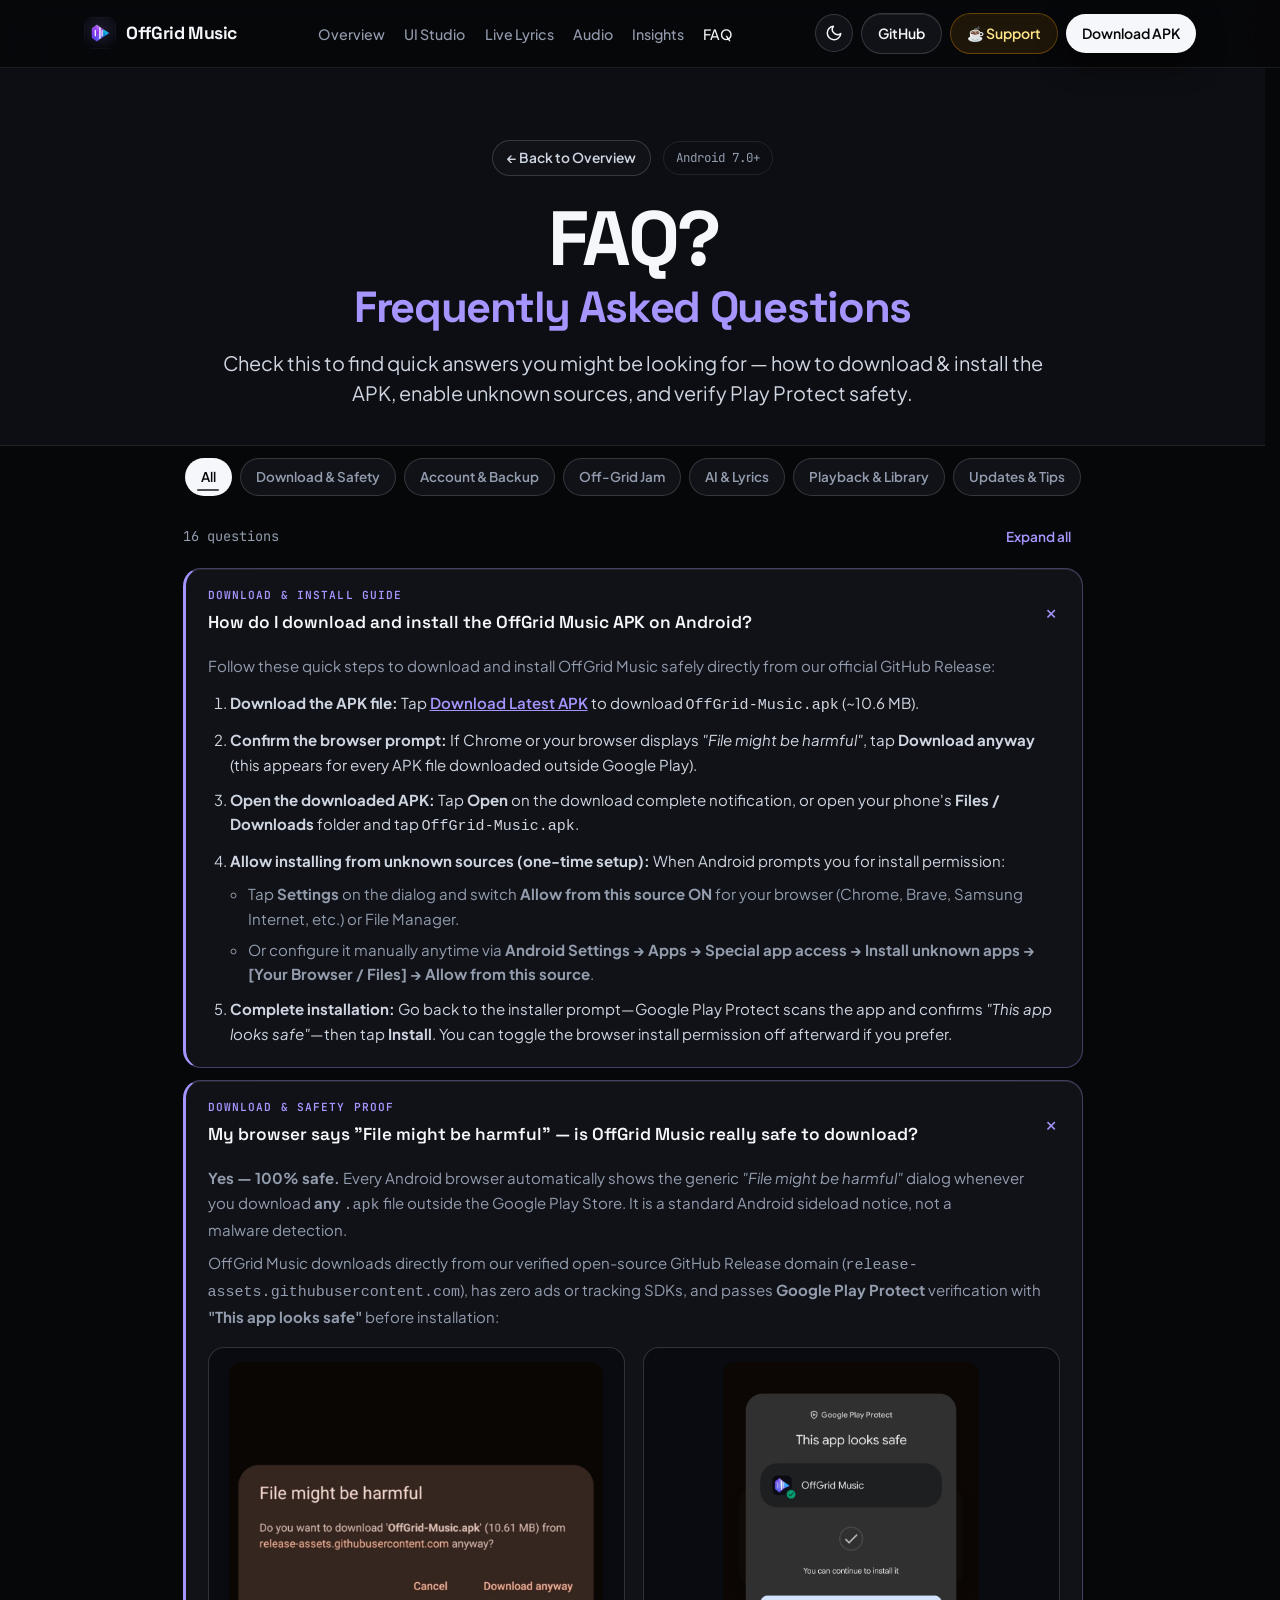
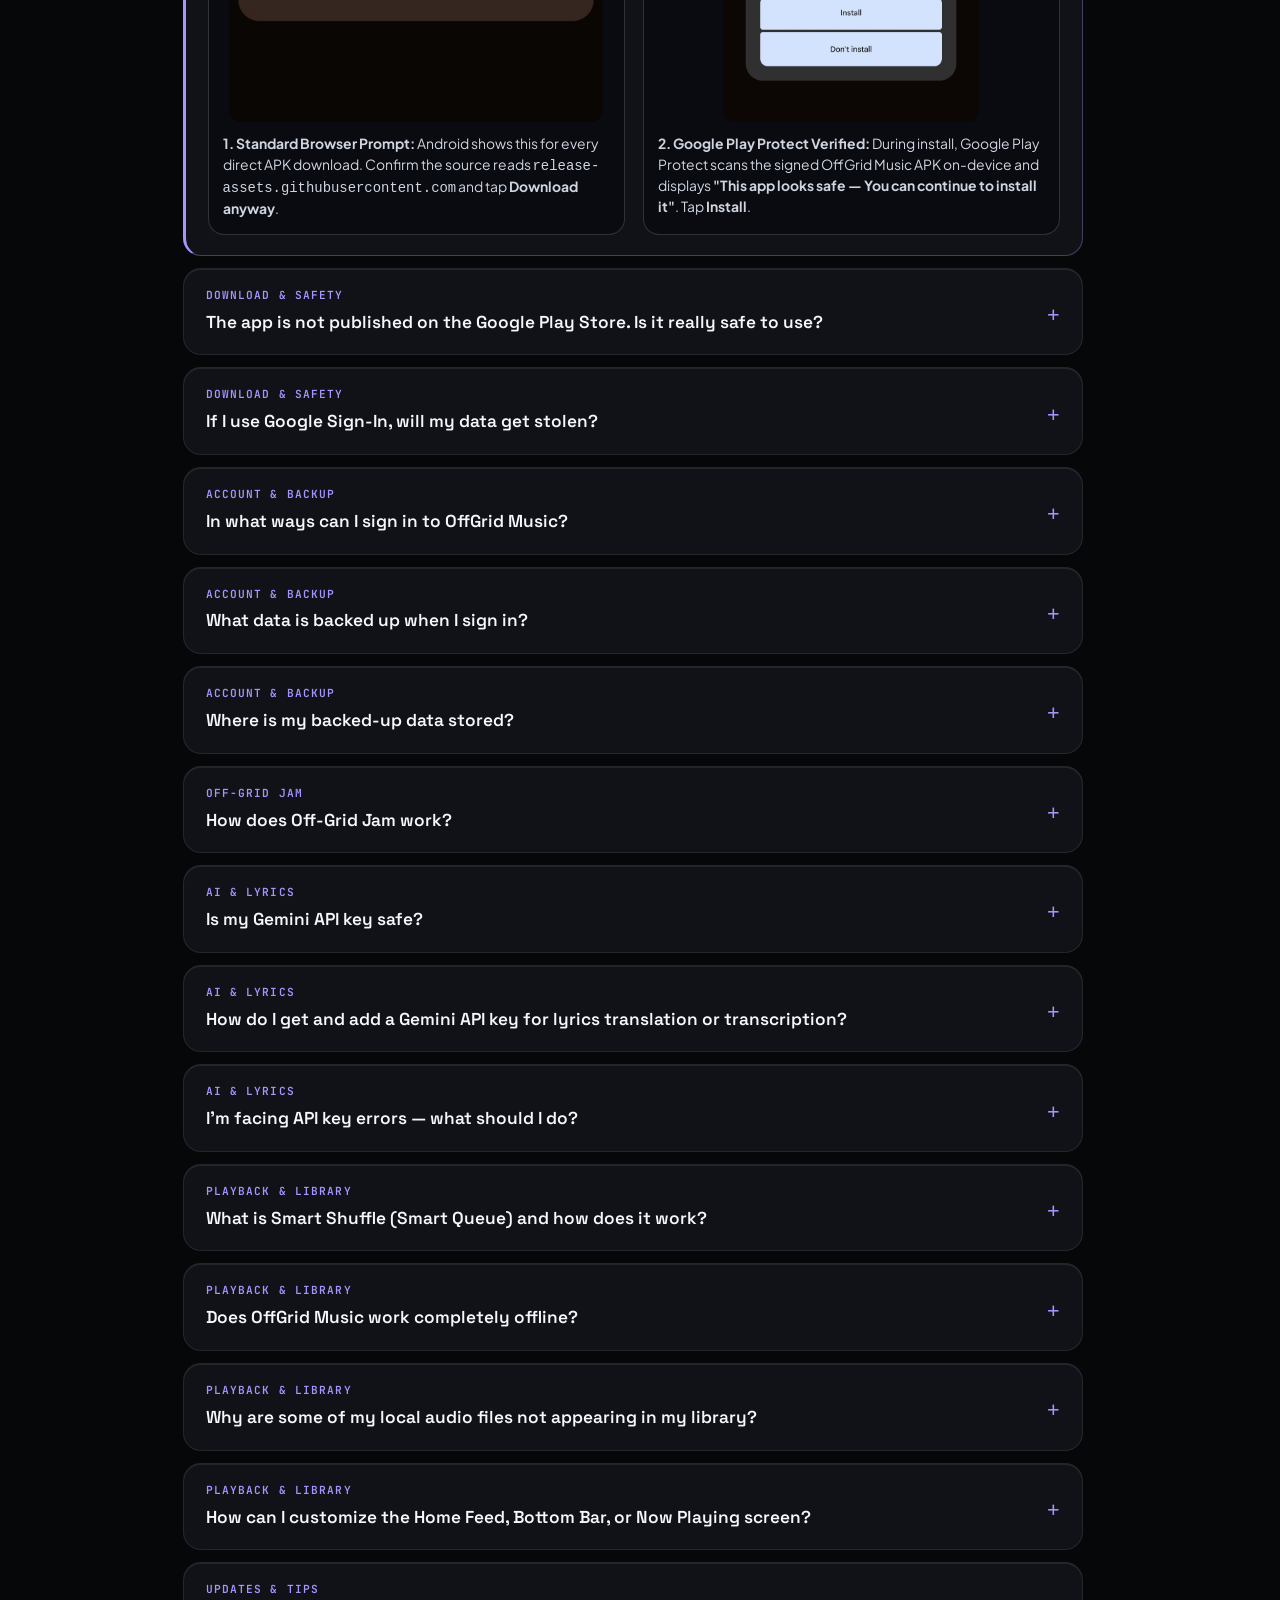
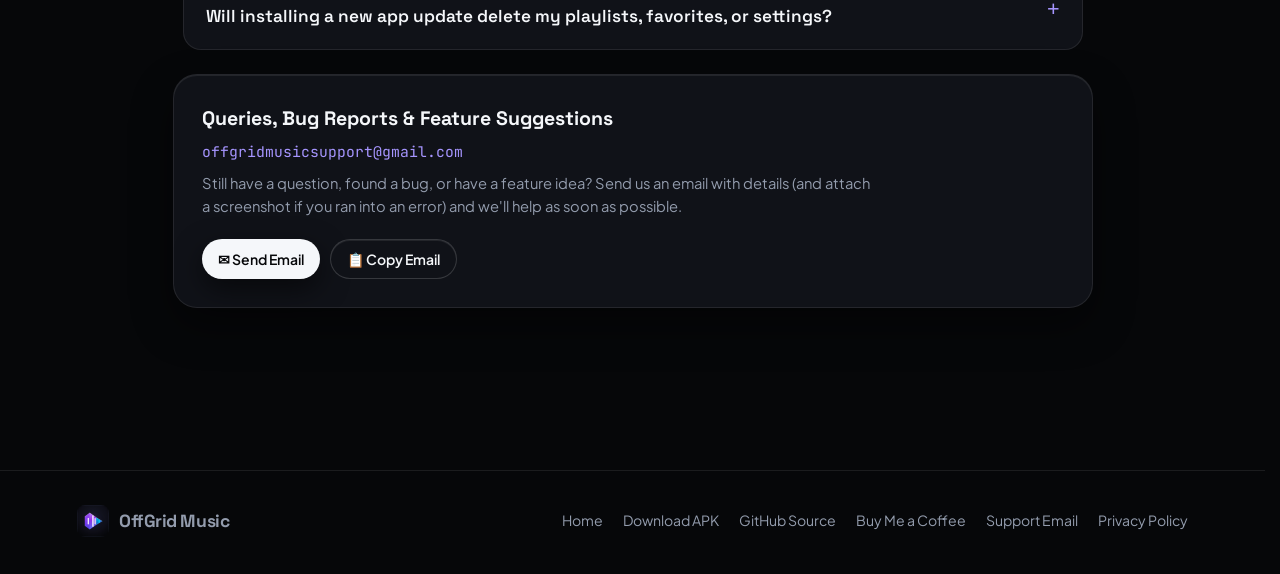
==== commit 1ea78769: "De-slop UI, add 3D scroll choreography, fix FAQ header & cache busting" ====
--- a/faq.html
+++ b/faq.html
@@ -8,8 +8,9 @@
   <meta name="keywords" content="OffGrid Music FAQ, download OffGrid Music APK, install APK unknown sources Android, File might be harmful APK safe, Google Play Protect OffGrid Music">
   <meta name="author" content="Paul00755">
   <meta name="robots" content="index, follow, max-image-preview:large, max-snippet:-1">
-  <meta name="theme-color" content="#05060a" media="(prefers-color-scheme: dark)">
-  <meta name="theme-color" content="#f8fafc" media="(prefers-color-scheme: light)">
+  <meta name="color-scheme" content="light dark">
+  <meta name="theme-color" content="#060709" media="(prefers-color-scheme: dark)">
+  <meta name="theme-color" content="#f5f6f8" media="(prefers-color-scheme: light)">
   <link rel="canonical" href="https://offgrid-music-web.pages.dev/faq.html">
   <link rel="icon" type="image/png" href="assets/brand/favicon.png">
   <link rel="apple-touch-icon" href="assets/brand/logo.png">
@@ -36,7 +37,7 @@
   <link rel="preconnect" href="https://fonts.googleapis.com">
   <link rel="preconnect" href="https://fonts.gstatic.com" crossorigin>
   <link href="https://fonts.googleapis.com/css2?family=JetBrains+Mono:wght@400;500&family=Plus+Jakarta+Sans:wght@400;500;600;700&family=Space+Grotesk:wght@600;700&display=swap" rel="stylesheet">
-  <link rel="stylesheet" href="css/styles.css">
+  <link rel="stylesheet" href="css/styles.css?v=20261127r2">
 
   <!-- Structured Data: WebPage + Complete 16-Question FAQPage -->
   <script type="application/ld+json">
@@ -266,19 +267,16 @@
 
     <!-- FAQ Page Header -->
     <section class="faq-page-hero">
-      <div class="hero-glow" aria-hidden="true"></div>
-      <div class="container" style="position: relative; z-index: 1;">
+      <div class="container faq-hero-inner">
         <div class="faq-page-actions">
-          <a href="index.html" class="btn btn-ghost">← Back to Home</a>
-          <span class="hero-badge" style="margin-bottom: 0;">
-            <span class="dot" aria-hidden="true"></span>
-            <span data-apk-version>Android 7.0+</span>
-            <span>·</span>
-            <span>Help &amp; APK Install Guide</span>
-          </span>
+          <a href="index.html" class="faq-back-link">← Back to Overview</a>
+          <span class="faq-version-tag mono" data-apk-version>Android 7.0+</span>
         </div>
-        <h1 class="faq-page-title">FAQ? <span class="grad-text">Frequently Asked Questions</span></h1>
-        <p class="faq-page-sub">Check this to find quick answers you might be looking for — starting with step-by-step APK download, unknown sources setup, and Play Protect verification.</p>
+        <h1 class="faq-page-title">
+          <span class="faq-page-kicker">FAQ?</span>
+          <span class="faq-page-heading">Frequently Asked Questions</span>
+        </h1>
+        <p class="faq-page-sub">Check this to find quick answers you might be looking for — how to download &amp; install the APK, enable unknown sources, and verify Play Protect safety.</p>
       </div>
     </section>
 
@@ -304,11 +302,11 @@
 
         <div class="faq-list">
 
-          <!-- PRIORITY #1: Step-by-step APK Download & Install Workflow -->
-          <details class="faq-item faq-priority" data-faq-cat="install" open>
-            <summary>
-              <div class="faq-q-wrap">
-                <span class="faq-cat-label">Priority · Download &amp; Install Guide</span>
+          <!-- Step-by-step APK Download & Install Workflow -->
+          <details class="faq-item faq-featured" data-faq-cat="install" open>
+            <summary>
+              <div class="faq-q-wrap">
+                <span class="faq-cat-label">Download &amp; Install Guide</span>
                 <span class="faq-q-text">How do I download and install the OffGrid Music APK on Android?</span>
               </div>
             </summary>
@@ -330,11 +328,11 @@
             </div>
           </details>
 
-          <!-- PRIORITY #2: Browser "File might be harmful" + Play Protect Scan Pass Images -->
-          <details class="faq-item faq-priority" data-faq-cat="install" open>
-            <summary>
-              <div class="faq-q-wrap">
-                <span class="faq-cat-label">Priority · Download &amp; Safety Proof</span>
+          <!-- Browser "File might be harmful" + Play Protect Scan Pass Images -->
+          <details class="faq-item faq-featured" data-faq-cat="install" open>
+            <summary>
+              <div class="faq-q-wrap">
+                <span class="faq-cat-label">Download &amp; Safety Proof</span>
                 <span class="faq-q-text">My browser says "File might be harmful" — is OffGrid Music really safe to download?</span>
               </div>
             </summary>
@@ -356,7 +354,7 @@
             </div>
           </details>
 
-          <!-- PRIORITY #3: Open-source Play Store question -->
+          <!-- Open-source Play Store question -->
           <details class="faq-item" data-faq-cat="install">
             <summary>
               <div class="faq-q-wrap">
@@ -539,6 +537,6 @@
     </div>
   </footer>
 
-  <script src="js/app.js" defer></script>
+  <script src="js/app.js?v=20261127r2" defer></script>
 </body>
 </html>
--- a/css/styles.css
+++ b/css/styles.css
@@ -1,94 +1,120 @@
 /* ==========================================================================
-   OffGrid Music — Flagship Scroll-Animated Showcase Stylesheet
-   Supports Dark (AMOLED) & Light Modes + Responsive across all screen sizes
+   OffGrid Music — Architectural Showcase Stylesheet
+   Obsidian & Ceramic surfaces · Restrained Iris/Teal accents · Vivo-grade 3D Scroll
    ========================================================================== */
 
 :root,
 [data-theme="dark"] {
-  --bg: #05060a;
-  --bg-elev: #0c0e16;
-  --bg-stage: #080a11;
-  --bg-nav: rgba(5, 6, 10, 0.78);
-  --bg-nav-scrolled: rgba(5, 6, 10, 0.92);
-  --bg-card: rgba(255, 255, 255, 0.038);
-  --bg-card-hover: rgba(255, 255, 255, 0.065);
-  --border: rgba(255, 255, 255, 0.09);
+  color-scheme: dark;
+
+  --bg: #060709;
+  --bg-elev: #0c0e13;
+  --bg-stage: #090b10;
+  --bg-nav: rgba(6, 7, 9, 0.84);
+  --bg-nav-scrolled: rgba(6, 7, 9, 0.94);
+  --bg-card: #101218;
+  --bg-card-hover: #151821;
+  --border: rgba(255, 255, 255, 0.085);
   --border-strong: rgba(255, 255, 255, 0.16);
-  --text: #f8fafc;
-  --text-muted: #94a3b8;
-  --text-soft: #cbd5e1;
-
-  --violet: #8b5cf6;
-  --violet-bright: #a78bfa;
-  --cyan: #06b6d4;
-  --cyan-bright: #22d3ee;
-  --emerald: #10b981;
-  --rose: #f472b6;
+  --rim-top: inset 0 1px 0 rgba(255, 255, 255, 0.08);
+
+  --text: #f5f7fa;
+  --text-soft: #cfd5e0;
+  --text-muted: #939cad;
+
+  --accent: #7c66dc;
+  --accent-bright: #a695ff;
+  --accent-surface: rgba(124, 102, 220, 0.13);
+  --accent-border: rgba(166, 149, 255, 0.34);
+  --teal: #2dd4bf;
+  --teal-surface: rgba(45, 212, 191, 0.1);
+  --teal-border: rgba(45, 212, 191, 0.28);
   --amber: #f59e0b;
 
-  --grad-brand: linear-gradient(135deg, #8b5cf6 0%, #06b6d4 100%);
-  --grad-text: linear-gradient(110deg, #ffffff 10%, #c4b5fd 52%, #67e8f9 95%);
-  --coffee-bg: rgba(245, 158, 11, 0.14);
-  --coffee-border: rgba(245, 158, 11, 0.38);
+  --cta-bg: #f5f7fa;
+  --cta-text: #060709;
+  --cta-hover-bg: #ffffff;
+  --cta-shadow: 0 10px 28px rgba(0, 0, 0, 0.55);
+
+  --coffee-bg: rgba(245, 158, 11, 0.1);
+  --coffee-border: rgba(245, 158, 11, 0.32);
   --coffee-text: #fde68a;
-  --badge-bg: rgba(139, 92, 246, 0.14);
-  --badge-border: rgba(167, 139, 250, 0.32);
-  --badge-text: #ddd6fe;
-  --step-active-bg: rgba(139, 92, 246, 0.12);
-  --step-active-border: rgba(167, 139, 250, 0.55);
-  --shadow-phone: 0 28px 80px rgba(0, 0, 0, 0.72), 0 0 0 1px rgba(255, 255, 255, 0.08);
-  --shadow-card: 0 20px 50px rgba(0, 0, 0, 0.45);
-  --card-specular: rgba(255, 255, 255, 0.085);
-  --glyph-color: rgba(167, 139, 250, 0.075);
-  --backtop-bg: rgba(12, 14, 22, 0.86);
-  --radius-sm: 12px;
-  --radius-md: 20px;
-  --radius-lg: 28px;
+
+  --grad-text: linear-gradient(125deg, #ffffff 28%, #c3b8ff 72%, #8ef0e3 100%);
+  --step-active-bg: #171925;
+  --step-active-border: rgba(166, 149, 255, 0.55);
+
+  --shadow-phone:
+    0 32px 72px rgba(0, 0, 0, 0.78),
+    0 0 0 1px rgba(255, 255, 255, 0.1),
+    inset 0 1px 0 rgba(255, 255, 255, 0.14);
+  --shadow-card: 0 18px 42px rgba(0, 0, 0, 0.44);
+  --card-specular: rgba(255, 255, 255, 0.065);
+  --glyph-color: rgba(255, 255, 255, 0.045);
+  --backtop-bg: rgba(16, 18, 24, 0.9);
+
+  --radius-sm: 10px;
+  --radius-md: 18px;
+  --radius-lg: 24px;
   --radius-pill: 999px;
-  --max-w: 1320px;
+  --max-w: 1360px;
   --nav-h: 68px;
 }
 
 [data-theme="light"] {
-  --bg: #f8fafc;
+  color-scheme: light;
+
+  --bg: #f4f5f7;
   --bg-elev: #ffffff;
-  --bg-stage: #eef2f7;
-  --bg-nav: rgba(248, 250, 252, 0.82);
-  --bg-nav-scrolled: rgba(255, 255, 255, 0.94);
+  --bg-stage: #e9ecf1;
+  --bg-nav: rgba(244, 245, 247, 0.86);
+  --bg-nav-scrolled: rgba(255, 255, 255, 0.95);
   --bg-card: #ffffff;
-  --bg-card-hover: #f1f5f9;
-  --border: rgba(15, 23, 42, 0.1);
-  --border-strong: rgba(15, 23, 42, 0.18);
-  --text: #0f172a;
-  --text-muted: #475569;
-  --text-soft: #334155;
-
-  --violet: #6d28d9;
-  --violet-bright: #5b21b6;
-  --cyan: #0891b2;
-  --cyan-bright: #0e7490;
-  --emerald: #059669;
-  --rose: #db2777;
-  --amber: #d97706;
-
-  --grad-brand: linear-gradient(135deg, #6d28d9 0%, #0891b2 100%);
-  --grad-text: linear-gradient(110deg, #0f172a 10%, #6d28d9 55%, #0891b2 95%);
-  --coffee-bg: rgba(245, 158, 11, 0.14);
-  --coffee-border: rgba(217, 119, 6, 0.42);
+  --bg-card-hover: #f8f9fb;
+  --border: rgba(11, 14, 21, 0.09);
+  --border-strong: rgba(11, 14, 21, 0.17);
+  --rim-top: inset 0 1px 0 rgba(255, 255, 255, 0.9);
+
+  --text: #0b0d13;
+  --text-soft: #2e3440;
+  --text-muted: #525c6e;
+
+  --accent: #523cc4;
+  --accent-bright: #432fb3;
+  --accent-surface: rgba(82, 60, 196, 0.08);
+  --accent-border: rgba(82, 60, 196, 0.25);
+  --teal: #0f766e;
+  --teal-surface: rgba(15, 118, 110, 0.08);
+  --teal-border: rgba(15, 118, 110, 0.24);
+  --amber: #b45309;
+
+  --cta-bg: #0b0d13;
+  --cta-text: #ffffff;
+  --cta-hover-bg: #1e2433;
+  --cta-shadow: 0 10px 24px rgba(11, 14, 21, 0.18);
+
+  --coffee-bg: rgba(217, 119, 6, 0.1);
+  --coffee-border: rgba(180, 83, 9, 0.34);
   --coffee-text: #92400e;
-  --badge-bg: rgba(109, 40, 217, 0.08);
-  --badge-border: rgba(109, 40, 217, 0.24);
-  --badge-text: #5b21b6;
-  --step-active-bg: rgba(109, 40, 217, 0.08);
-  --step-active-border: rgba(109, 40, 217, 0.5);
-  --shadow-phone: 0 24px 60px rgba(15, 23, 42, 0.22), 0 0 0 1px rgba(15, 23, 42, 0.12);
-  --shadow-card: 0 12px 32px rgba(15, 23, 42, 0.08);
-  --card-specular: rgba(109, 40, 217, 0.07);
-  --glyph-color: rgba(109, 40, 217, 0.065);
-  --backtop-bg: rgba(255, 255, 255, 0.92);
-}
-
-*, *::before, *::after {
+
+  --grad-text: linear-gradient(125deg, #0b0d13 22%, #523cc4 75%, #0f766e 100%);
+  --step-active-bg: #f3f1fc;
+  --step-active-border: rgba(82, 60, 196, 0.45);
+
+  --shadow-phone:
+    0 26px 56px rgba(11, 14, 21, 0.22),
+    0 0 0 1px rgba(11, 14, 21, 0.12),
+    inset 0 1px 0 rgba(255, 255, 255, 0.35);
+  --shadow-card: 0 10px 28px rgba(11, 14, 21, 0.07);
+  --card-specular: rgba(82, 60, 196, 0.055);
+  --glyph-color: rgba(11, 14, 21, 0.045);
+  --backtop-bg: rgba(255, 255, 255, 0.94);
+}
+
+/* Base Reset */
+*,
+*::before,
+*::after {
   box-sizing: border-box;
   margin: 0;
   padding: 0;
@@ -96,24 +122,27 @@
 
 html {
   scroll-behavior: smooth;
-  scroll-padding-top: calc(var(--nav-h) + 18px);
+  scroll-padding-top: calc(var(--nav-h) + 20px);
   background-color: var(--bg);
   color: var(--text);
   font-size: 16px;
   -webkit-font-smoothing: antialiased;
   overflow-x: clip;
+  scrollbar-gutter: stable;
 }
 
 body {
   font-family: 'Plus Jakarta Sans', -apple-system, BlinkMacSystemFont, sans-serif;
-  background: var(--bg);
+  background-color: var(--bg);
   color: var(--text);
   line-height: 1.6;
   overflow-x: clip;
+  text-align: start;
   transition: background-color 0.25s ease, color 0.25s ease;
 }
 
-img, video {
+img,
+video {
   display: block;
   max-width: 100%;
 }
@@ -131,16 +160,25 @@
   cursor: pointer;
 }
 
+h1, h2, h3 {
+  text-wrap: balance;
+}
+
+p {
+  text-wrap: pretty;
+  overflow-wrap: break-word;
+}
+
 :where(a, button, summary, [tabindex]):focus-visible {
-  outline: 2.5px solid var(--cyan-bright);
+  outline: 2.5px solid var(--accent-bright);
   outline-offset: 3px;
 }
 
 .container {
   width: 100%;
-  max-width: var(--max-w);
-  margin: 0 auto;
-  padding: 0 clamp(18px, 4vw, 48px);
+  max-width: min(94vw, var(--max-w));
+  margin-inline: auto;
+  padding-inline: clamp(14px, 3.6vw, 48px);
 }
 
 .mono {
@@ -155,20 +193,21 @@
 }
 
 /* ==========================================================================
-   Sticky Top Navigation Bar
+   Navigation Header (Adaptive single-row across all widths)
    ========================================================================== */
 .site-nav {
   position: fixed;
-  top: 0;
-  left: 0;
-  right: 0;
-  height: var(--nav-h);
+  inset-block-start: 0;
+  inset-inline: 0;
   z-index: 100;
+  min-block-size: var(--nav-h);
+  display: flex;
+  align-items: center;
   background: var(--bg-nav);
-  backdrop-filter: blur(18px);
-  -webkit-backdrop-filter: blur(18px);
+  backdrop-filter: blur(20px);
+  -webkit-backdrop-filter: blur(20px);
   border-bottom: 1px solid var(--border);
-  transition: background 0.25s ease, border-color 0.25s ease;
+  transition: background-color 0.25s ease, border-color 0.25s ease;
 }
 
 .site-nav.scrolled {
@@ -178,22 +217,22 @@
 
 .scroll-progress-bar {
   position: absolute;
-  left: 0;
-  right: 0;
-  bottom: -1px;
+  inset-inline: 0;
+  inset-block-end: -1px;
   height: 2px;
-  background: var(--grad-brand);
+  background: linear-gradient(90deg, var(--accent), var(--teal));
   transform-origin: 0 50%;
   transform: scaleX(0);
   pointer-events: none;
 }
 
 .nav-inner {
-  height: 100%;
+  width: 100%;
   display: flex;
   align-items: center;
   justify-content: space-between;
-  gap: 14px;
+  gap: clamp(8px, 1.5vw, 18px);
+  padding-block: 10px;
 }
 
 .brand {
@@ -202,28 +241,29 @@
   gap: 10px;
   font-family: 'Space Grotesk', sans-serif;
   font-weight: 700;
-  font-size: 1.1rem;
-  letter-spacing: -0.02em;
+  font-size: clamp(0.95rem, 1.4vw, 1.1rem);
+  letter-spacing: -0.025em;
   flex-shrink: 0;
 }
 
 .brand img {
-  width: 34px;
-  height: 34px;
-  border-radius: 9px;
+  width: 32px;
+  height: 32px;
+  border-radius: 8px;
 }
 
 .nav-links {
   display: flex;
   align-items: center;
-  gap: clamp(12px, 1.8vw, 26px);
+  gap: clamp(10px, 1.5vw, 24px);
   list-style: none;
 }
 
 .nav-links a {
-  font-size: 0.9rem;
+  font-size: 0.89rem;
   font-weight: 500;
   color: var(--text-muted);
+  white-space: nowrap;
   transition: color 0.2s ease;
 }
 
@@ -239,17 +279,19 @@
   flex-shrink: 0;
 }
 
+/* Tactile Architectural Buttons */
 .btn {
   display: inline-flex;
   align-items: center;
   justify-content: center;
   gap: 8px;
+  min-block-size: 38px;
   font-weight: 600;
-  font-size: 0.88rem;
-  padding: 9px 16px;
+  font-size: 0.875rem;
+  padding: 8px 16px;
   border-radius: var(--radius-pill);
-  transition: transform 0.2s ease, box-shadow 0.2s ease, background 0.2s ease, border-color 0.2s ease;
   white-space: nowrap;
+  transition: transform 0.2s cubic-bezier(0.22, 1, 0.36, 1), background-color 0.2s ease, border-color 0.2s ease, box-shadow 0.2s ease;
 }
 
 .btn:hover {
@@ -257,23 +299,25 @@
 }
 
 .btn-primary {
-  background: var(--grad-brand);
-  color: #ffffff;
-  box-shadow: 0 6px 24px rgba(139, 92, 246, 0.32);
+  background: var(--cta-bg);
+  color: var(--cta-text);
+  box-shadow: var(--cta-shadow);
 }
 
 .btn-primary:hover {
-  box-shadow: 0 10px 30px rgba(6, 182, 212, 0.42);
+  background: var(--cta-hover-bg);
 }
 
 .btn-ghost {
   background: var(--bg-card);
   border: 1px solid var(--border-strong);
+  box-shadow: var(--rim-top);
   color: var(--text);
 }
 
 .btn-ghost:hover {
   background: var(--bg-card-hover);
+  border-color: var(--accent-border);
 }
 
 .btn-coffee {
@@ -283,12 +327,13 @@
 }
 
 .btn-coffee:hover {
-  filter: brightness(1.08);
+  border-color: var(--amber);
 }
 
 .btn-lg {
-  padding: 13px 24px;
-  font-size: 0.96rem;
+  min-block-size: 46px;
+  padding: 12px 24px;
+  font-size: 0.95rem;
 }
 
 .theme-toggle {
@@ -301,7 +346,7 @@
   align-items: center;
   justify-content: center;
   color: var(--text);
-  transition: background 0.2s ease, transform 0.2s ease;
+  transition: background-color 0.2s ease, transform 0.2s ease, border-color 0.2s ease;
 }
 
 .theme-toggle:hover {
@@ -318,8 +363,9 @@
   display: none;
   width: 38px;
   height: 38px;
-  border-radius: 10px;
+  border-radius: var(--radius-sm);
   border: 1px solid var(--border-strong);
+  background: var(--bg-card);
   align-items: center;
   justify-content: center;
 }
@@ -328,24 +374,26 @@
   display: none;
   position: fixed;
   top: var(--nav-h);
-  left: 0;
-  right: 0;
+  inset-inline: 0;
   background: var(--bg-elev);
   border-bottom: 1px solid var(--border-strong);
-  padding: 20px 24px 28px;
+  padding: 18px clamp(16px, 4vw, 28px) 26px;
   z-index: 99;
   flex-direction: column;
-  gap: 12px;
+  gap: 10px;
   box-shadow: var(--shadow-card);
+  max-block-size: calc(100dvh - var(--nav-h));
+  overflow-y: auto;
+  overscroll-behavior: contain;
 }
 
 .mobile-drawer.open {
   display: flex;
 }
 
-.mobile-drawer a {
-  padding: 10px 0;
-  font-size: 1.02rem;
+.mobile-drawer a:not(.btn) {
+  padding: 11px 0;
+  font-size: 1rem;
   font-weight: 500;
   border-bottom: 1px solid var(--border);
 }
@@ -358,29 +406,25 @@
 }
 
 /* ==========================================================================
-   Hero Section
+   Hero Section & 4-Phone 3D Spatial Fan Stage
    ========================================================================== */
 .hero {
   position: relative;
-  padding: calc(var(--nav-h) + clamp(40px, 6vw, 84px)) 0 clamp(60px, 7vw, 96px);
-  overflow: hidden;
+  padding-block: calc(var(--nav-h) + clamp(24px, 4.5vw, 60px)) clamp(44px, 6vw, 84px);
+  overflow: clip;
 }
 
 .hero-glow {
   position: absolute;
-  inset: -120px 0 auto;
-  height: 760px;
-  background:
-    radial-gradient(ellipse 46% 42% at 50% 24%, rgba(139, 92, 246, 0.24), transparent 70%),
-    radial-gradient(ellipse 38% 36% at 68% 44%, rgba(6, 182, 212, 0.16), transparent 70%);
+  inset: -80px 0 auto;
+  height: 640px;
+  background: radial-gradient(ellipse 52% 48% at 50% 18%, rgba(124, 102, 220, 0.14), transparent 72%);
   pointer-events: none;
   z-index: 0;
 }
 
 [data-theme="light"] .hero-glow {
-  background:
-    radial-gradient(ellipse 46% 42% at 50% 24%, rgba(109, 40, 217, 0.12), transparent 70%),
-    radial-gradient(ellipse 38% 36% at 68% 44%, rgba(8, 145, 178, 0.1), transparent 70%);
+  background: radial-gradient(ellipse 52% 48% at 50% 18%, rgba(82, 60, 196, 0.08), transparent 72%);
 }
 
 .hero-inner {
@@ -391,41 +435,49 @@
 
 .hero-badge {
   display: inline-flex;
-  align-items: center;
-  gap: 8px;
-  padding: 6px 14px;
+  flex-wrap: wrap;
+  align-items: center;
+  justify-content: center;
+  gap: 4px 8px;
+  max-width: 100%;
+  padding: 5px 12px;
   border-radius: var(--radius-pill);
-  background: var(--badge-bg);
-  border: 1px solid var(--badge-border);
-  color: var(--badge-text);
-  font-size: 0.82rem;
-  font-weight: 600;
-  margin-bottom: 22px;
+  background: var(--bg-card);
+  border: 1px solid var(--border-strong);
+  box-shadow: var(--rim-top);
+  color: var(--text-soft);
+  font-family: 'JetBrains Mono', monospace;
+  font-size: clamp(0.68rem, 2.5vw, 0.78rem);
+  font-weight: 500;
+  margin-bottom: 20px;
+}
+
+.hero-badge > span {
+  white-space: nowrap;
 }
 
 .hero-badge .dot {
-  width: 7px;
-  height: 7px;
+  width: 6px;
+  height: 6px;
   border-radius: 50%;
-  background: var(--emerald);
-  box-shadow: 0 0 10px var(--emerald);
+  background: var(--teal);
 }
 
 .hero h1 {
   font-family: 'Space Grotesk', sans-serif;
-  font-size: clamp(2.6rem, 6.4vw, 5.2rem);
+  font-size: clamp(2.5rem, 6.2vw, 5.4rem);
   font-weight: 700;
-  line-height: 1.04;
-  letter-spacing: -0.035em;
+  line-height: 1.02;
+  letter-spacing: -0.04em;
   max-width: 14ch;
-  margin: 0 auto 20px;
+  margin: 0 auto 18px;
 }
 
 .hero-sub {
-  font-size: clamp(1.02rem, 1.5vw, 1.22rem);
-  color: var(--text-soft);
+  font-size: clamp(1rem, 1.45vw, 1.18rem);
+  color: var(--text-muted);
   max-width: 60ch;
-  margin: 0 auto 32px;
+  margin: 0 auto 28px;
 }
 
 .hero-ctas {
@@ -433,21 +485,21 @@
   flex-wrap: wrap;
   align-items: center;
   justify-content: center;
-  gap: 14px;
-  margin-bottom: 18px;
+  gap: 12px;
+  margin-bottom: 22px;
 }
 
 .hero-meta {
-  font-size: 0.84rem;
-  color: var(--text-muted);
   display: flex;
   flex-wrap: wrap;
   justify-content: center;
-  gap: 8px 18px;
-  margin-bottom: clamp(42px, 6vw, 70px);
-}
-
-/* 4-Phone 3D Hero Showcase Stage: Home, Now Playing, Lyrics, Playlist */
+  gap: 8px 16px;
+  font-size: 0.78rem;
+  color: var(--text-muted);
+  margin-bottom: clamp(24px, 4vw, 48px);
+}
+
+/* 4-Phone 3D Hero Architectural Fan: Home -> Now Playing -> Lyrics -> Playlist */
 .hero-stage {
   position: relative;
   display: flex;
@@ -456,33 +508,50 @@
   gap: clamp(10px, 1.8vw, 22px);
   max-width: 1120px;
   margin: 0 auto;
-  padding: 16px 0 42px;
-  perspective: 1600px;
+  padding: 16px 0 36px;
+  perspective: 1800px;
   transform-style: preserve-3d;
 }
 
 .hero-stage::after {
   content: "";
   position: absolute;
-  left: 10%;
-  right: 10%;
-  bottom: 8px;
-  height: 76px;
-  background: radial-gradient(ellipse 60% 70% at 50% 50%, rgba(139, 92, 246, 0.24), rgba(6, 182, 212, 0.14), transparent 72%);
-  filter: blur(22px);
+  inset-inline: 12%;
+  inset-block-end: 4px;
+  height: 64px;
+  background: radial-gradient(ellipse 64% 70% at 50% 50%, rgba(0, 0, 0, 0.55), transparent 72%);
+  filter: blur(18px);
   pointer-events: none;
   z-index: 0;
 }
 
 [data-theme="light"] .hero-stage::after {
-  background: radial-gradient(ellipse 60% 70% at 50% 50%, rgba(109, 40, 217, 0.16), rgba(8, 145, 178, 0.12), transparent 72%);
-}
+  background: radial-gradient(ellipse 64% 70% at 50% 50%, rgba(11, 14, 21, 0.16), transparent 72%);
+}
+
+.hero-phone-slot {
+  position: relative;
+  flex-shrink: 0;
+  transform-style: preserve-3d;
+  will-change: transform, opacity;
+  z-index: 2;
+}
+
+.hero-slot-inner-left,
+.hero-slot-inner-right {
+  z-index: 3;
+}
+
+.hero-slot-outer-left { --end-x: -54px; --end-y: -64px; --end-tz: -110px; --end-ry: 28deg; --end-rx: 13deg; }
+.hero-slot-inner-left { --end-x: -16px; --end-y: -34px; --end-tz: -36px; --end-ry: 12deg; --end-rx: 9deg; }
+.hero-slot-inner-right { --end-x: 16px; --end-y: -34px; --end-tz: -36px; --end-ry: -12deg; --end-rx: 9deg; }
+.hero-slot-outer-right { --end-x: 54px; --end-y: -64px; --end-tz: -110px; --end-ry: -28deg; --end-rx: 13deg; }
 
 .phone-frame {
   position: relative;
-  border-radius: 34px;
-  padding: 9px;
-  background: linear-gradient(160deg, #2d3345, #11141e);
+  border-radius: 32px;
+  padding: 8px;
+  background: linear-gradient(155deg, #2b303f, #101219);
   box-shadow: var(--shadow-phone);
   overflow: hidden;
   flex-shrink: 0;
@@ -491,11 +560,11 @@
 .phone-frame::before {
   content: "";
   position: absolute;
-  top: 15px;
+  top: 13px;
   left: 50%;
   transform: translateX(-50%);
-  width: 64px;
-  height: 15px;
+  width: 58px;
+  height: 14px;
   border-radius: 999px;
   background: #040507;
   z-index: 4;
@@ -503,7 +572,7 @@
 }
 
 .phone-screen {
-  border-radius: 26px;
+  border-radius: 25px;
   overflow: hidden;
   background: #07080d;
   aspect-ratio: 9 / 19.6;
@@ -517,70 +586,47 @@
 }
 
 .hero-phone {
-  translate: 0 var(--rest-y, 0px);
-  rotate: 0deg;
-  scale: 1;
   --rest-y: 0px;
-  --scroll-x: 0px;
-  --scroll-y: -20px;
   --rest-ry: 0deg;
   --rest-rz: 0deg;
   --rest-tz: 0px;
-  transform: perspective(1400px) rotateX(var(--tilt-x, 0deg)) rotateY(var(--tilt-y, var(--rest-ry))) rotateZ(var(--rest-rz)) translateZ(var(--rest-tz));
-  transition: scale 0.3s cubic-bezier(0.22, 1, 0.36, 1), transform 0.35s cubic-bezier(0.22, 1, 0.36, 1), box-shadow 0.3s ease;
+  transform:
+    perspective(1400px)
+    translate3d(0, var(--rest-y), var(--rest-tz))
+    rotateX(var(--tilt-x, 0deg))
+    rotateY(calc(var(--rest-ry) + var(--tilt-y, 0deg)))
+    rotateZ(var(--rest-rz));
+  transition: transform 0.35s cubic-bezier(0.22, 1, 0.36, 1), scale 0.3s cubic-bezier(0.22, 1, 0.36, 1);
 }
 
 .hero-phone-outer-left,
 .hero-phone-outer-right {
-  width: clamp(154px, 18vw, 228px);
+  width: clamp(134px, 16.5vw, 222px);
   opacity: 0.96;
-  z-index: 2;
   --rest-y: 22px;
-  --scroll-y: -44px;
-  --rest-tz: -32px;
-}
-
-.hero-phone-outer-left {
-  --scroll-x: -26px;
-  --rest-ry: 13deg;
-  --rest-rz: -2.4deg;
-}
-
-.hero-phone-outer-right {
-  --scroll-x: 26px;
-  --rest-ry: -13deg;
-  --rest-rz: 2.4deg;
-}
+  --rest-tz: -42px;
+}
+
+.hero-phone-outer-left { --rest-ry: 16deg; --rest-rz: -2deg; }
+.hero-phone-outer-right { --rest-ry: -16deg; --rest-rz: 2deg; }
 
 .hero-phone-inner-left,
 .hero-phone-inner-right {
-  width: clamp(172px, 20.5vw, 254px);
-  z-index: 3;
+  width: clamp(150px, 19vw, 250px);
   --rest-y: 0px;
-  --scroll-y: -22px;
-  --rest-tz: 18px;
-}
-
-.hero-phone-inner-left {
-  --scroll-x: -8px;
-  --rest-ry: 4deg;
-  --rest-rz: -0.6deg;
-}
-
-.hero-phone-inner-right {
-  --scroll-x: 8px;
-  --rest-ry: -4deg;
-  --rest-rz: 0.6deg;
-}
+  --rest-tz: 22px;
+}
+
+.hero-phone-inner-left { --rest-ry: 4.5deg; --rest-rz: -0.5deg; }
+.hero-phone-inner-right { --rest-ry: -4.5deg; --rest-rz: 0.5deg; }
 
 @media (hover: hover) {
   .hero-phone:hover {
     scale: 1.035;
-    z-index: 5;
   }
 }
 
-/* 3D Interactive Tilt & Specular Surface Highlight */
+/* 3D Interactive Pointer Tilt (kept separate from scroll device planes) */
 .tilt-3d:not(.phone-frame) {
   transform: perspective(1200px) rotateX(var(--tilt-x, 0deg)) rotateY(var(--tilt-y, 0deg));
 }
@@ -590,7 +636,7 @@
   position: absolute;
   inset: 0;
   border-radius: inherit;
-  background: radial-gradient(420px circle at var(--mx, 50%) var(--my, 30%), var(--card-specular), transparent 65%);
+  background: radial-gradient(400px circle at var(--mx, 50%) var(--my, 28%), var(--card-specular), transparent 65%);
   opacity: 0;
   transition: opacity 0.3s ease;
   pointer-events: none;
@@ -618,38 +664,47 @@
 }
 
 /* ==========================================================================
-   Bento Highlights Grid (Full-Visibility Uncropped Media Framing)
+   Shared Sections, Editorial Labels & Adaptive Bento Grid
    ========================================================================== */
 .section {
-  padding: clamp(64px, 8vw, 112px) 0;
+  padding-block: clamp(56px, 7vw, 104px);
   position: relative;
 }
 
 .section-header {
   max-width: 720px;
-  margin-bottom: clamp(32px, 4vw, 52px);
+  margin-bottom: clamp(28px, 4vw, 48px);
 }
 
 .section-header.center {
+  margin-inline: auto;
   text-align: center;
-  margin-left: auto;
-  margin-right: auto;
 }
 
 .kicker {
-  display: inline-block;
+  display: inline-flex;
+  align-items: center;
+  gap: 8px;
   font-family: 'JetBrains Mono', monospace;
-  font-size: 0.78rem;
+  font-size: 0.74rem;
   font-weight: 500;
+  text-transform: uppercase;
   letter-spacing: 0.14em;
-  text-transform: uppercase;
-  color: var(--cyan-bright);
+  color: var(--accent-bright);
   margin-bottom: 12px;
+}
+
+.kicker::before {
+  content: "";
+  width: 14px;
+  height: 1px;
+  background: currentColor;
+  opacity: 0.7;
 }
 
 .section-title {
   font-family: 'Space Grotesk', sans-serif;
-  font-size: clamp(2rem, 4.2vw, 3.3rem);
+  font-size: clamp(1.85rem, 3.8vw, 3rem);
   font-weight: 700;
   line-height: 1.08;
   letter-spacing: -0.03em;
@@ -657,122 +712,142 @@
 }
 
 .section-desc {
+  font-size: clamp(0.98rem, 1.3vw, 1.08rem);
   color: var(--text-muted);
-  font-size: clamp(0.98rem, 1.3vw, 1.12rem);
 }
 
 .bento-grid {
   display: grid;
   grid-template-columns: repeat(12, minmax(0, 1fr));
-  gap: 18px;
-}
-
-.bento-card {
+  gap: clamp(16px, 2vw, 22px);
+}
+
+.bento-card,
+.feature-split-card,
+.showcase-card,
+.widget-video-card,
+.support-card,
+.faq-callout-card {
+  container-type: inline-size;
   position: relative;
   background: var(--bg-card);
   border: 1px solid var(--border);
+  box-shadow: var(--rim-top), var(--shadow-card);
   border-radius: var(--radius-lg);
-  padding: 26px;
-  overflow: hidden;
+}
+
+.bento-card {
+  padding: clamp(20px, 2.6vw, 28px);
   display: flex;
   flex-direction: column;
   justify-content: space-between;
-  box-shadow: var(--shadow-card);
-  transition: border-color 0.25s ease, transform 0.25s ease, background 0.25s ease;
-}
-
-.bento-card:hover {
+  gap: 20px;
+  transition: border-color 0.25s ease, background-color 0.25s ease;
+}
+
+.bento-card:hover,
+.showcase-card:hover,
+.feature-split-card:hover {
   border-color: var(--border-strong);
-  transform: translateY(-3px);
 }
 
 .bento-card h3 {
   font-family: 'Space Grotesk', sans-serif;
-  font-size: 1.28rem;
-  font-weight: 700;
+  font-size: clamp(1.16rem, 1.8vw, 1.36rem);
+  line-height: 1.2;
   margin-bottom: 8px;
-  line-height: 1.2;
 }
 
 .bento-card p {
-  font-size: 0.93rem;
+  font-size: 0.94rem;
   color: var(--text-muted);
 }
 
 .bento-stat {
   font-family: 'Space Grotesk', sans-serif;
-  font-size: clamp(2.1rem, 3.6vw, 3rem);
+  font-size: clamp(1.9rem, 3.2vw, 2.5rem);
   font-weight: 700;
+  letter-spacing: -0.035em;
   line-height: 1;
-  margin-bottom: 10px;
+  margin-bottom: 8px;
 }
 
 .bento-span-7 { grid-column: span 7; }
 .bento-span-5 { grid-column: span 5; }
 .bento-span-4 { grid-column: span 4; }
 
-/* Side-by-side Bento layout for portrait phone screenshots so NOTHING gets cropped */
 .bento-card-split {
   display: grid;
-  grid-template-columns: 1fr 220px;
-  gap: 24px;
-  align-items: center;
-}
-
-.bento-media-stage {
-  margin-top: 20px;
-  border-radius: 18px;
-  overflow: hidden;
+  grid-template-columns: 1fr clamp(170px, 20vw, 210px);
+  align-items: center;
+  gap: clamp(18px, 2.5vw, 28px);
+}
+
+@container (max-width: 440px) {
+  .bento-card-split {
+    grid-template-columns: 1fr;
+  }
+}
+
+.bento-media-stage,
+.feature-split-card .stage-img,
+.showcase-img-wrap,
+.widget-video-wrap {
+  perspective: 1100px;
+  transform-style: preserve-3d;
+  border-radius: 16px;
+  overflow: clip;
   border: 1px solid var(--border);
   background: var(--bg-stage);
-  padding: 14px;
+}
+
+.bento-media-stage {
+  padding: 10px;
   display: flex;
   align-items: center;
   justify-content: center;
 }
 
 .bento-media-stage img {
-  width: 100%;
+  width: auto;
   max-width: 100%;
-  max-height: 440px;
+  max-height: clamp(230px, 32dvh, 300px);
   height: auto;
-  border-radius: 12px;
+  border-radius: 10px;
   object-fit: contain;
 }
 
 .bento-card-split .bento-media-stage {
-  margin-top: 0;
+  height: clamp(320px, 44dvh, 430px);
   padding: 8px;
-  height: 378px;
 }
 
 .bento-card-split .bento-media-stage img {
-  width: auto;
   height: 100%;
-  max-height: 360px;
+  max-height: 100%;
 }
 
 .lyrics-subgrid .bento-media-stage {
-  height: 468px;
+  height: clamp(310px, 42dvh, 410px);
 }
 
 .lyrics-subgrid .bento-media-stage img {
-  width: auto;
+  max-height: 100%;
   height: 100%;
-  max-height: 440px;
 }
 
 .format-pills {
   display: flex;
   flex-wrap: wrap;
-  gap: 8px;
-  margin-top: 18px;
+  gap: 7px;
+  margin-top: 14px;
 }
 
 .format-pills span {
   font-family: 'JetBrains Mono', monospace;
-  font-size: 0.78rem;
-  padding: 5px 10px;
+  font-size: 0.74rem;
+  font-weight: 500;
+  padding: 4px 10px;
   border-radius: 8px;
   background: var(--bg-stage);
   border: 1px solid var(--border);
@@ -780,26 +855,26 @@
 }
 
 /* ==========================================================================
-   Dramatic Vivo-Style Chapter Interstitials with 3D Watermark Glyph
+   Vivo-Grade Chapter Interstitials with Multi-Plane 3D Watermark & Parallax
    ========================================================================== */
 .chapter-banner {
-  min-height: 48vh;
+  min-block-size: clamp(320px, 46dvh, 460px);
   display: flex;
   align-items: center;
   justify-content: center;
   text-align: center;
   position: relative;
-  overflow: hidden;
-  padding: 76px 20px;
+  overflow: clip;
+  padding: clamp(56px, 8vw, 96px) clamp(16px, 4vw, 32px);
   border-top: 1px solid var(--border);
-  perspective: 1200px;
+  perspective: 1400px;
 }
 
 .chapter-banner::before {
   content: "";
   position: absolute;
   inset: 0;
-  background: radial-gradient(circle at 50% 50%, var(--chapter-glow, rgba(139, 92, 246, 0.2)), transparent 62%);
+  background: radial-gradient(ellipse 56% 64% at 50% 50%, var(--chapter-glow, rgba(124, 102, 220, 0.14)), transparent 70%);
   pointer-events: none;
 }
 
@@ -810,49 +885,50 @@
   place-items: center;
   font-family: 'Space Grotesk', sans-serif;
   font-weight: 700;
-  font-size: clamp(8.5rem, 25vw, 19rem);
+  font-size: clamp(7.5rem, 23vw, 18rem);
   letter-spacing: -0.06em;
   line-height: 1;
   color: var(--glyph-color);
   pointer-events: none;
   user-select: none;
   z-index: 0;
+  will-change: transform, opacity;
 }
 
 .chapter-banner > div {
   position: relative;
   z-index: 1;
+  max-width: 780px;
 }
 
 .chapter-banner h2 {
   position: relative;
-  z-index: 1;
   font-family: 'Space Grotesk', sans-serif;
-  font-size: clamp(2.3rem, 6.5vw, 5.4rem);
+  font-size: clamp(2.2rem, 6vw, 4.8rem);
   font-weight: 700;
   letter-spacing: -0.04em;
-  line-height: 1.02;
+  line-height: 1.03;
   text-transform: uppercase;
   max-width: 14ch;
+  margin-inline: auto;
+  color: var(--text);
 }
 
 .chapter-banner p {
   position: relative;
-  z-index: 1;
-  margin-top: 16px;
-  font-size: clamp(1rem, 1.45vw, 1.18rem);
+  margin: 16px auto 0;
+  font-size: clamp(0.98rem, 1.4vw, 1.15rem);
   color: var(--text-soft);
   max-width: 54ch;
-  margin-left: auto;
-  margin-right: auto;
 }
 
 /* ==========================================================================
-   Chapter I — Interactive Filtered UI Studio (Shows ONLY active category's 3-4 options)
+   Chapter I — Scrollytelling Sticky UI Studio (15 Screen Layouts)
    ========================================================================== */
 .ui-studio-section {
   position: relative;
-  padding: 36px 0 90px;
+  padding-block: clamp(28px, 4vw, 48px) clamp(64px, 7vw, 100px);
+  timeline-scope: --studio-tl;
 }
 
 @property --fade-start {
@@ -868,15 +944,11 @@
 }
 
 @keyframes reveal-fade-start {
-  to {
-    --fade-start: var(--fade-size);
-  }
+  to { --fade-start: var(--fade-size); }
 }
 
 @keyframes hide-fade-end {
-  from {
-    --fade-end: var(--fade-size);
-  }
+  from { --fade-end: var(--fade-size); }
 }
 
 .ui-category-bar {
@@ -888,8 +960,8 @@
   scroll-padding-inline: 2.5rem;
   width: fit-content;
   max-width: 100%;
-  margin: 0 auto 36px;
-  gap: 10px;
+  margin: 0 auto clamp(28px, 3.5vw, 40px);
+  gap: 8px;
   padding-bottom: 4px;
 }
 
@@ -902,14 +974,15 @@
   flex: none;
   scroll-snap-align: start;
   position: relative;
-  padding: 10px 20px;
+  min-block-size: 40px;
+  padding: 9px 18px;
   border-radius: var(--radius-pill);
   background: var(--bg-card);
   border: 1px solid var(--border-strong);
   color: var(--text-muted);
   font-weight: 600;
-  font-size: 0.9rem;
-  transition: color 0.2s ease, background 0.2s ease, border-color 0.2s ease, box-shadow 0.2s ease;
+  font-size: 0.88rem;
+  transition: color 0.2s ease, background-color 0.2s ease, border-color 0.2s ease;
 }
 
 .cat-btn:hover {
@@ -919,35 +992,34 @@
 
 .cat-btn.active,
 .cat-btn[aria-selected="true"] {
-  background: var(--grad-brand);
-  color: #ffffff;
+  background: var(--cta-bg);
+  color: var(--cta-text);
   border-color: transparent;
-  box-shadow: 0 6px 20px rgba(139, 92, 246, 0.32);
 }
 
 .cat-btn[aria-selected="true"]::after,
 .faq-filter-btn[aria-selected="true"]::after {
   content: "";
   position: absolute;
-  left: 22%;
-  right: 22%;
-  bottom: 3px;
+  inset-inline: 26%;
+  inset-block-end: 4px;
   border-block-end: 2px solid currentColor;
   border-radius: 2px;
-  opacity: 0.85;
+  opacity: 0.7;
   pointer-events: none;
 }
 
 .studio-grid {
   display: grid;
-  grid-template-columns: minmax(280px, 350px) minmax(0, 1fr);
-  gap: clamp(28px, 4.5vw, 60px);
+  grid-template-columns: minmax(260px, 340px) minmax(0, 1fr);
+  gap: clamp(24px, 4.5vw, 56px);
   align-items: start;
-  max-width: 1040px;
+  max-width: 1060px;
   margin: 0 auto;
 }
 
 .studio-phone-col {
+  container-type: inline-size;
   display: flex;
   flex-direction: column;
   align-items: center;
@@ -966,18 +1038,19 @@
   flex-direction: column;
   align-items: center;
   perspective: 1400px;
+  transform-style: preserve-3d;
 }
 
 .studio-aura {
   position: absolute;
-  width: 310px;
-  height: 310px;
+  width: 280px;
+  height: 280px;
   top: 44%;
   left: 50%;
   transform: translate(-50%, -50%);
   border-radius: 50%;
-  background: radial-gradient(circle, rgba(139, 92, 246, 0.55), rgba(6, 182, 212, 0.22), transparent 72%);
-  filter: blur(56px);
+  background: radial-gradient(circle, rgba(124, 102, 220, 0.35), transparent 72%);
+  filter: blur(52px);
   opacity: 0.45;
   pointer-events: none;
   z-index: 0;
@@ -985,33 +1058,33 @@
 }
 
 [data-theme="light"] .studio-aura {
-  opacity: 0.28;
+  opacity: 0.24;
 }
 
 [data-studio-cat="home"] .studio-aura {
-  background: radial-gradient(circle, rgba(6, 182, 212, 0.58), rgba(139, 92, 246, 0.22), transparent 72%);
+  background: radial-gradient(circle, rgba(45, 212, 191, 0.34), transparent 72%);
 }
 
 [data-studio-cat="lyrics"] .studio-aura {
-  background: radial-gradient(circle, rgba(16, 185, 129, 0.56), rgba(6, 182, 212, 0.22), transparent 72%);
+  background: radial-gradient(circle, rgba(16, 185, 129, 0.34), transparent 72%);
 }
 
 [data-studio-cat="playlists"] .studio-aura {
-  background: radial-gradient(circle, rgba(244, 114, 182, 0.56), rgba(139, 92, 246, 0.22), transparent 72%);
+  background: radial-gradient(circle, rgba(124, 102, 220, 0.36), transparent 72%);
 }
 
 .studio-phone {
   position: relative;
   z-index: 1;
-  width: clamp(250px, 24vw, 310px);
-  transition: transform 0.35s cubic-bezier(0.22, 1, 0.36, 1), box-shadow 0.3s ease;
+  width: clamp(230px, 24vw, 300px);
+  transition: transform 0.35s cubic-bezier(0.22, 1, 0.36, 1);
 }
 
 .studio-screen-stack {
   position: relative;
   width: 100%;
   aspect-ratio: 9 / 19.6;
-  border-radius: 26px;
+  border-radius: 25px;
   overflow: hidden;
   background: #07080d;
   perspective: 900px;
@@ -1025,7 +1098,7 @@
   object-fit: cover;
   object-position: top center;
   opacity: 0;
-  transform: perspective(900px) rotateY(12deg) scale(0.94);
+  transform: perspective(900px) rotateY(16deg) scale(0.93);
   transition: opacity 0.42s cubic-bezier(0.22, 1, 0.36, 1), transform 0.5s cubic-bezier(0.22, 1, 0.36, 1);
   pointer-events: none;
 }
@@ -1042,17 +1115,21 @@
 
 .studio-caption-cat {
   font-family: 'JetBrains Mono', monospace;
-  font-size: 0.75rem;
+  font-size: 0.74rem;
   text-transform: uppercase;
   letter-spacing: 0.12em;
-  color: var(--cyan-bright);
+  color: var(--accent-bright);
 }
 
 .studio-caption-name {
   font-family: 'Space Grotesk', sans-serif;
-  font-size: 1.2rem;
+  font-size: 1.18rem;
   font-weight: 700;
   margin-top: 2px;
+}
+
+.studio-steps-col {
+  view-timeline: --studio-tl block;
 }
 
 .studio-steps {
@@ -1067,7 +1144,8 @@
   border-radius: var(--radius-md);
   background: var(--bg-card);
   border: 1px solid var(--border);
-  transition: background 0.22s ease, border-color 0.22s ease, box-shadow 0.22s ease, transform 0.22s ease;
+  box-shadow: var(--rim-top);
+  transition: background-color 0.22s ease, border-color 0.22s ease, box-shadow 0.22s ease;
   cursor: pointer;
 }
 
@@ -1079,7 +1157,7 @@
   bottom: 16px;
   width: 3px;
   border-radius: 999px;
-  background: var(--grad-brand);
+  background: var(--accent-bright);
   opacity: 0;
   transform: scaleY(0.35);
   transition: opacity 0.25s ease, transform 0.25s cubic-bezier(0.22, 1, 0.36, 1);
@@ -1102,7 +1180,7 @@
 .studio-step.active {
   background: var(--step-active-bg);
   border-color: var(--step-active-border);
-  box-shadow: 0 10px 28px rgba(139, 92, 246, 0.14);
+  box-shadow: 0 12px 28px rgba(0, 0, 0, 0.22);
 }
 
 .studio-step-meta {
@@ -1117,7 +1195,7 @@
   font-size: 0.72rem;
   text-transform: uppercase;
   letter-spacing: 0.1em;
-  color: var(--violet-bright);
+  color: var(--accent-bright);
 }
 
 .studio-step-num {
@@ -1139,8 +1217,10 @@
 
 .studio-cat-footer {
   display: flex;
+  flex-wrap: wrap;
   align-items: center;
   justify-content: space-between;
+  gap: 12px;
   margin-top: 16px;
   padding-top: 14px;
   border-top: 1px solid var(--border);
@@ -1151,36 +1231,35 @@
 .studio-extras {
   display: grid;
   grid-template-columns: repeat(2, minmax(0, 1fr));
-  gap: 24px;
-  margin-top: 64px;
+  gap: clamp(18px, 2.2vw, 24px);
+  margin-top: clamp(44px, 6vw, 68px);
 }
 
 .feature-split-card {
   display: grid;
-  grid-template-columns: 1fr 210px;
-  gap: 24px;
-  align-items: center;
-  background: var(--bg-card);
-  border: 1px solid var(--border);
-  border-radius: var(--radius-lg);
-  padding: 26px;
-  box-shadow: var(--shadow-card);
+  grid-template-columns: 1fr clamp(165px, 19vw, 210px);
+  gap: clamp(16px, 2.4vw, 24px);
+  align-items: center;
+  padding: clamp(20px, 2.5vw, 26px);
+}
+
+@container (max-width: 440px) {
+  .feature-split-card {
+    grid-template-columns: 1fr;
+  }
 }
 
 .feature-split-card .stage-img {
-  background: var(--bg-stage);
-  border-radius: 18px;
   padding: 8px;
-  border: 1px solid var(--border);
   display: flex;
   align-items: center;
   justify-content: center;
-  height: 418px;
+  height: clamp(320px, 44dvh, 418px);
 }
 
 .feature-split-card img {
-  border-radius: 12px;
-  max-height: 400px;
+  border-radius: 10px;
+  max-height: 100%;
   height: 100%;
   width: auto;
   max-width: 100%;
@@ -1193,39 +1272,36 @@
 .widget-videos-grid {
   display: grid;
   grid-template-columns: repeat(2, minmax(0, 1fr));
-  gap: 28px;
-  margin-bottom: 36px;
+  gap: clamp(18px, 2.4vw, 28px);
+  margin-bottom: clamp(24px, 3.2vw, 36px);
 }
 
 .widget-video-card {
-  background: var(--bg-card);
-  border: 1px solid var(--border-strong);
-  border-radius: var(--radius-lg);
-  padding: 24px;
-  box-shadow: var(--shadow-card);
+  padding: clamp(20px, 2.5vw, 24px);
 }
 
 .widget-video-head {
   display: flex;
+  flex-wrap: wrap;
   align-items: center;
   justify-content: space-between;
+  gap: 10px;
   margin-bottom: 16px;
 }
 
 .widget-pill {
   font-family: 'JetBrains Mono', monospace;
-  font-size: 0.74rem;
-  padding: 5px 11px;
-  border-radius: var(--radius-pill);
-  background: rgba(16, 185, 129, 0.14);
-  border: 1px solid rgba(16, 185, 129, 0.35);
-  color: var(--emerald);
+  font-size: 0.72rem;
+  padding: 4px 10px;
+  border-radius: 8px;
+  background: var(--teal-surface);
+  border: 1px solid var(--teal-border);
+  color: var(--teal);
 }
 
 .widget-video-wrap {
-  border-radius: 20px;
-  overflow: hidden;
-  border: 1px solid var(--border-strong);
+  border-radius: 18px;
+  border-color: var(--border-strong);
   background: #000000;
 }
 
@@ -1244,40 +1320,31 @@
 .lyrics-subgrid {
   display: grid;
   grid-template-columns: repeat(2, minmax(0, 1fr));
-  gap: 24px;
+  gap: clamp(18px, 2.2vw, 24px);
   align-items: stretch;
 }
 
 /* ==========================================================================
-   Chapter III & IV — Audio Engine, Insights & Cloud Cards (Uncropped Stage)
+   Chapter III & IV — Audio Engine, Insights & Cloud Cards (Zero Scrollbars)
    ========================================================================== */
 .audio-showcase {
   display: grid;
   grid-template-columns: repeat(3, minmax(0, 1fr));
-  gap: 24px;
+  gap: clamp(18px, 2.2vw, 24px);
   align-items: stretch;
 }
 
 .showcase-card {
-  background: var(--bg-card);
-  border: 1px solid var(--border);
-  border-radius: var(--radius-lg);
-  padding: 24px;
+  padding: clamp(20px, 2.4vw, 24px);
   display: flex;
   flex-direction: column;
   gap: 18px;
-  box-shadow: var(--shadow-card);
-  transition: border-color 0.25s ease, transform 0.25s ease, background 0.25s ease;
-}
-
-.showcase-card:hover {
-  border-color: var(--border-strong);
-  transform: translateY(-3px);
+  transition: border-color 0.25s ease, background-color 0.25s ease;
 }
 
 .showcase-card h3 {
   font-family: 'Space Grotesk', sans-serif;
-  font-size: 1.24rem;
+  font-size: 1.22rem;
 }
 
 .showcase-card p {
@@ -1286,15 +1353,11 @@
 }
 
 .showcase-img-wrap {
-  border-radius: 18px;
-  overflow: hidden;
-  border: 1px solid var(--border);
-  background: var(--bg-stage);
   padding: 12px;
   display: flex;
   align-items: center;
   justify-content: center;
-  height: 420px;
+  height: clamp(320px, 44dvh, 420px);
 }
 
 .showcase-img-wrap img {
@@ -1302,7 +1365,7 @@
   max-width: 100%;
   max-height: 100%;
   height: auto;
-  border-radius: 12px;
+  border-radius: 10px;
   object-fit: contain;
 }
 
@@ -1316,16 +1379,19 @@
 .spec-list li {
   font-size: 0.9rem;
   color: var(--text-soft);
-  padding-left: 18px;
+  padding-left: 16px;
   position: relative;
 }
 
 .spec-list li::before {
-  content: "•";
+  content: "";
   position: absolute;
   left: 0;
-  color: var(--cyan-bright);
-  font-weight: 700;
+  top: 0.56em;
+  width: 5px;
+  height: 5px;
+  border-radius: 50%;
+  background: var(--accent-bright);
 }
 
 /* ==========================================================================
@@ -1333,35 +1399,36 @@
    ========================================================================== */
 .compare-wrap {
   overflow-x: auto;
+  max-inline-size: 100%;
   border: 1px solid var(--border);
   border-radius: var(--radius-lg);
   background: var(--bg-card);
-  box-shadow: var(--shadow-card);
+  box-shadow: var(--rim-top), var(--shadow-card);
 }
 
 .compare-table {
   width: 100%;
   border-collapse: collapse;
-  min-width: 680px;
+  min-width: 640px;
 }
 
 .compare-table th,
 .compare-table td {
-  padding: 16px 20px;
+  padding: clamp(12px, 1.8vw, 18px) clamp(14px, 2vw, 20px);
   text-align: left;
   border-bottom: 1px solid var(--border);
-  font-size: 0.93rem;
+  font-size: 0.92rem;
 }
 
 .compare-table thead th {
   font-family: 'Space Grotesk', sans-serif;
-  font-size: 0.95rem;
+  font-size: 0.94rem;
   background: var(--bg-stage);
   color: var(--text);
 }
 
 .compare-table thead th.offgrid-col {
-  color: var(--cyan-bright);
+  color: var(--accent-bright);
 }
 
 .compare-table tbody tr:last-child td {
@@ -1373,15 +1440,99 @@
 .compare-table td:nth-child(3) { color: var(--text-soft); width: 44%; }
 
 /* ==========================================================================
-   Complete 14-Question Categorized FAQ + Support Email Card
+   FAQ Page, Home FAQ Callout & Support Card
    ========================================================================== */
+.faq-page-hero {
+  position: relative;
+  padding-block: calc(var(--nav-h) + clamp(40px, 6vw, 72px)) clamp(22px, 3.2vw, 36px);
+  border-bottom: 1px solid var(--border);
+  background: var(--bg-elev);
+}
+
+.faq-hero-inner {
+  max-width: 920px;
+  text-align: center;
+}
+
+.faq-page-actions {
+  display: flex;
+  flex-wrap: wrap;
+  align-items: center;
+  justify-content: center;
+  gap: 12px;
+  margin-bottom: 24px;
+}
+
+.faq-back-link {
+  display: inline-flex;
+  align-items: center;
+  gap: 6px;
+  min-block-size: 36px;
+  padding: 6px 14px;
+  border-radius: var(--radius-pill);
+  border: 1px solid var(--border-strong);
+  background: var(--bg-card);
+  font-size: 0.86rem;
+  font-weight: 600;
+  color: var(--text-soft);
+  transition: background-color 0.2s ease, border-color 0.2s ease;
+}
+
+.faq-back-link:hover {
+  background: var(--bg-card-hover);
+  border-color: var(--accent-border);
+  color: var(--text);
+}
+
+.faq-version-tag {
+  font-size: 0.78rem;
+  color: var(--text-muted);
+  padding: 6px 12px;
+  border-radius: var(--radius-pill);
+  border: 1px solid var(--border);
+}
+
+.faq-page-title {
+  display: flex;
+  flex-direction: column;
+  align-items: center;
+  gap: 6px;
+  margin-bottom: 16px;
+}
+
+.faq-page-kicker {
+  font-family: 'Space Grotesk', sans-serif;
+  font-size: clamp(2.8rem, 6.2vw, 4.8rem);
+  font-weight: 700;
+  line-height: 1;
+  letter-spacing: -0.045em;
+  color: var(--text);
+}
+
+.faq-page-heading {
+  font-family: 'Space Grotesk', sans-serif;
+  font-size: clamp(1.6rem, 3.4vw, 2.75rem);
+  font-weight: 700;
+  line-height: 1.12;
+  letter-spacing: -0.03em;
+  color: var(--accent-bright);
+}
+
+.faq-page-sub {
+  font-size: clamp(1.06rem, 1.55vw, 1.24rem);
+  color: var(--text-soft);
+  max-width: 60ch;
+  margin-inline: auto;
+  line-height: 1.55;
+}
+
 .faq-toolbar {
   max-width: 900px;
-  margin: 0 auto 22px;
+  margin: 0 auto 20px;
   display: flex;
   flex-wrap: wrap;
   align-items: center;
-  justify-content: space-between;
+  justify-content: center;
   gap: 14px;
 }
 
@@ -1401,24 +1552,27 @@
   flex: none;
   scroll-snap-align: start;
   position: relative;
-  padding: 8px 15px;
+  min-block-size: 38px;
+  padding: 7px 15px;
   border-radius: var(--radius-pill);
+  border: 1px solid var(--border-strong);
+  background: var(--bg-card);
+  color: var(--text-muted);
   font-size: 0.84rem;
   font-weight: 600;
-  background: var(--bg-card);
-  border: 1px solid var(--border-strong);
-  color: var(--text-muted);
-  transition: color 0.2s ease, background 0.2s ease, border-color 0.2s ease;
+  white-space: nowrap;
+  transition: color 0.2s ease, background-color 0.2s ease, border-color 0.2s ease;
 }
 
 .faq-filter-btn:hover {
   color: var(--text);
+  background: var(--bg-card-hover);
 }
 
 .faq-filter-btn.active,
 .faq-filter-btn[aria-selected="true"] {
-  background: var(--grad-brand);
-  color: #ffffff;
+  background: var(--cta-bg);
+  color: var(--cta-text);
   border-color: transparent;
 }
 
@@ -1434,12 +1588,13 @@
 
 .faq-expand-btn {
   font-weight: 600;
-  color: var(--violet-bright);
-  padding: 4px 8px;
+  color: var(--accent-bright);
+  padding: 6px 12px;
+  border-radius: 8px;
 }
 
 .faq-expand-btn:hover {
-  text-decoration: underline;
+  background: var(--accent-surface);
 }
 
 .faq-list {
@@ -1453,9 +1608,10 @@
 .faq-item {
   background: var(--bg-card);
   border: 1px solid var(--border);
+  box-shadow: var(--rim-top);
   border-radius: var(--radius-md);
   overflow: hidden;
-  transition: border-color 0.2s ease;
+  transition: border-color 0.2s ease, background-color 0.2s ease;
 }
 
 .faq-item.hidden-faq {
@@ -1466,14 +1622,21 @@
   border-color: var(--border-strong);
 }
 
+.faq-item.faq-featured {
+  border-color: var(--accent-border);
+  border-inline-start: 3px solid var(--accent-bright);
+}
+
 .faq-item summary {
+  list-style: none;
   padding: 18px 22px;
-  cursor: pointer;
-  list-style: none;
+  font-weight: 600;
+  font-size: 1rem;
   display: flex;
   align-items: center;
   justify-content: space-between;
   gap: 16px;
+  cursor: pointer;
 }
 
 .faq-item summary::-webkit-details-marker {
@@ -1489,24 +1652,23 @@
 .faq-cat-label {
   font-family: 'JetBrains Mono', monospace;
   font-size: 0.7rem;
-  font-weight: 500;
   text-transform: uppercase;
   letter-spacing: 0.1em;
-  color: var(--rose);
+  color: var(--accent-bright);
 }
 
 .faq-q-text {
   font-family: 'Space Grotesk', sans-serif;
+  font-size: clamp(1rem, 1.4vw, 1.08rem);
   font-weight: 600;
-  font-size: 1.03rem;
   color: var(--text);
 }
 
 .faq-item summary::after {
   content: "+";
-  font-family: 'JetBrains Mono', monospace;
   font-size: 1.3rem;
-  color: var(--violet-bright);
+  font-weight: 400;
+  color: var(--accent-bright);
   flex-shrink: 0;
   transition: transform 0.2s ease;
 }
@@ -1522,13 +1684,8 @@
   line-height: 1.65;
 }
 
-.faq-item.faq-priority {
-  border-color: var(--badge-border);
-  background: linear-gradient(180deg, var(--badge-bg) 0%, var(--bg-card) 48%);
-}
-
 .faq-inline-link {
-  color: var(--cyan-bright);
+  color: var(--accent-bright);
   font-weight: 600;
   text-decoration: underline;
 }
@@ -1584,100 +1741,56 @@
   color: var(--text-soft);
 }
 
-/* Home Page Large FAQ Banner Card */
+@media (max-width: 720px) {
+  .faq-evidence-grid {
+    grid-template-columns: 1fr;
+  }
+}
+
+/* Home Page Large FAQ Prompt Card */
 .faq-callout-card {
-  max-width: 960px;
+  max-width: 920px;
   margin: 0 auto;
-  background:
-    radial-gradient(ellipse 65% 80% at 20% 20%, rgba(139, 92, 246, 0.18), transparent 65%),
-    radial-gradient(ellipse 55% 70% at 80% 80%, rgba(6, 182, 212, 0.14), transparent 65%),
-    var(--bg-elev);
-  border: 1px solid var(--border-strong);
-  border-radius: 32px;
-  padding: clamp(36px, 5vw, 60px) clamp(24px, 4vw, 54px);
+  padding: clamp(32px, 5vw, 56px) clamp(20px, 4vw, 52px);
   text-align: center;
-  box-shadow: var(--shadow-card);
 }
 
 .faq-callout-title {
   font-family: 'Space Grotesk', sans-serif;
-  font-size: clamp(2.4rem, 5.2vw, 4rem);
+  font-size: clamp(2.6rem, 5.5vw, 4.4rem);
   font-weight: 700;
-  line-height: 1.04;
-  letter-spacing: -0.035em;
+  line-height: 1.02;
+  letter-spacing: -0.045em;
+  color: var(--text);
   margin-bottom: 10px;
 }
 
 .faq-callout-sub {
   font-family: 'Space Grotesk', sans-serif;
-  font-size: clamp(1.35rem, 2.6vw, 2.05rem);
+  font-size: clamp(1.4rem, 2.8vw, 2.2rem);
   font-weight: 700;
-  color: var(--text);
+  color: var(--accent-bright);
   margin-bottom: 14px;
 }
 
 .faq-callout-desc {
-  font-size: clamp(1.06rem, 1.55vw, 1.26rem);
+  font-size: clamp(1.04rem, 1.5vw, 1.22rem);
   color: var(--text-soft);
   max-width: 58ch;
   margin: 0 auto 28px;
   line-height: 1.55;
 }
 
-/* Dedicated faq.html Page Header */
-.faq-page-hero {
-  position: relative;
-  padding: calc(var(--nav-h) + clamp(36px, 5vw, 64px)) 0 clamp(24px, 3.5vw, 40px);
-  text-align: center;
-  overflow: hidden;
-}
-
-.faq-page-actions {
-  display: flex;
-  flex-wrap: wrap;
-  align-items: center;
-  justify-content: center;
-  gap: 12px;
-  margin-bottom: 22px;
-}
-
-.faq-page-title {
-  font-family: 'Space Grotesk', sans-serif;
-  font-size: clamp(2.2rem, 4.8vw, 3.8rem);
-  font-weight: 700;
-  line-height: 1.08;
-  letter-spacing: -0.035em;
-  margin: 0 auto 14px;
-  max-width: 18ch;
-}
-
-.faq-page-sub {
-  font-size: clamp(1.04rem, 1.45vw, 1.22rem);
-  color: var(--text-soft);
-  max-width: 62ch;
-  margin: 0 auto;
-}
-
-@media (max-width: 720px) {
-  .faq-evidence-grid {
-    grid-template-columns: 1fr;
-  }
-}
-
 /* Support Email Card */
 .support-card {
-  max-width: 900px;
-  margin: 28px auto 0;
-  background: var(--bg-card);
-  border: 1px solid var(--border-strong);
-  border-radius: var(--radius-lg);
-  padding: 28px;
+  max-width: 920px;
+  margin: 24px auto 0;
+  padding: clamp(20px, 3vw, 28px);
   display: flex;
   flex-wrap: wrap;
   align-items: center;
   justify-content: space-between;
   gap: 20px;
-  box-shadow: var(--shadow-card);
 }
 
 .support-card-text {
@@ -1686,16 +1799,17 @@
 
 .support-card-text h3 {
   font-family: 'Space Grotesk', sans-serif;
-  font-size: 1.25rem;
+  font-size: 1.22rem;
   margin-bottom: 4px;
 }
 
 .support-email-address {
   font-family: 'JetBrains Mono', monospace;
   font-size: 0.92rem;
-  color: var(--rose);
+  color: var(--accent-bright);
   margin-bottom: 8px;
   display: inline-block;
+  overflow-wrap: anywhere;
 }
 
 .support-card-text p {
@@ -1710,24 +1824,21 @@
 }
 
 /* ==========================================================================
-   Download & Support Developer CTA Band + Footer
+   Bottom Download CTA Band, Back-to-Top & Footer
    ========================================================================== */
 .cta-band {
-  margin-top: 24px;
-  background:
-    radial-gradient(ellipse 60% 80% at 20% 20%, rgba(139, 92, 246, 0.2), transparent 65%),
-    radial-gradient(ellipse 50% 70% at 80% 80%, rgba(6, 182, 212, 0.16), transparent 65%),
-    var(--bg-elev);
+  margin-top: 12px;
+  background: var(--bg-elev);
   border: 1px solid var(--border-strong);
-  border-radius: 32px;
-  padding: clamp(36px, 5vw, 66px) clamp(24px, 4vw, 56px);
+  box-shadow: var(--rim-top), var(--shadow-card);
+  border-radius: var(--radius-lg);
+  padding: clamp(32px, 5vw, 60px) clamp(20px, 4vw, 52px);
   text-align: center;
-  box-shadow: var(--shadow-card);
 }
 
 .cta-band h2 {
   font-family: 'Space Grotesk', sans-serif;
-  font-size: clamp(2rem, 4vw, 3.1rem);
+  font-size: clamp(1.95rem, 4vw, 3.1rem);
   line-height: 1.08;
   margin-bottom: 14px;
 }
@@ -1735,25 +1846,25 @@
 .cta-band p {
   color: var(--text-soft);
   max-width: 58ch;
-  margin: 0 auto 28px;
+  margin: 0 auto 26px;
 }
 
 .cta-actions {
   display: flex;
   flex-wrap: wrap;
   justify-content: center;
-  gap: 14px;
+  gap: 12px;
 }
 
 .release-note {
   margin-top: 18px;
-  font-size: 0.85rem;
+  font-size: 0.84rem;
   color: var(--text-muted);
 }
 
 .site-footer {
-  margin-top: 64px;
-  padding: 36px 0 48px;
+  margin-top: clamp(44px, 6vw, 72px);
+  padding: 34px 0 44px;
   border-top: 1px solid var(--border);
   font-size: 0.88rem;
   color: var(--text-muted);
@@ -1770,18 +1881,17 @@
 .footer-links {
   display: flex;
   flex-wrap: wrap;
-  gap: 18px;
+  gap: 12px 20px;
 }
 
 .footer-links a:hover {
   color: var(--text);
 }
 
-/* Floating Back-to-Top Control */
 .back-to-top {
   position: fixed;
-  right: 22px;
-  bottom: 22px;
+  right: 20px;
+  bottom: 20px;
   z-index: 90;
   width: 44px;
   height: 44px;
@@ -1798,7 +1908,7 @@
   opacity: 0;
   pointer-events: none;
   translate: 0 14px;
-  transition: opacity 0.25s ease, translate 0.25s ease, background 0.2s ease, transform 0.2s ease;
+  transition: opacity 0.25s ease, translate 0.25s ease, background-color 0.2s ease, transform 0.2s ease;
 }
 
 .back-to-top.visible {
@@ -1813,7 +1923,7 @@
 }
 
 /* ==========================================================================
-   Vivo-Inspired Bidirectional 3D Scroll Reveal & Auto-Hide Choreography
+   Vivo-Grade Bidirectional 3D Scroll Reveal, Device Pitch/Yaw & Auto-Hide
    ========================================================================== */
 .reveal-up,
 .scroll-stage {
@@ -1826,7 +1936,7 @@
   @keyframes hero-rise {
     from {
       opacity: 0.01;
-      translate: 0 16px;
+      translate: 0 18px;
     }
     to {
       opacity: 1;
@@ -1840,20 +1950,14 @@
   }
 
   .hero-badge.hero-animate { --hero-delay: 0ms; }
-  .hero h1.hero-animate { --hero-delay: 55ms; }
-  .hero-sub.hero-animate { --hero-delay: 105ms; }
-  .hero-ctas.hero-animate { --hero-delay: 155ms; }
-  .hero-meta.hero-animate { --hero-delay: 205ms; }
+  .hero h1.hero-animate { --hero-delay: 50ms; }
+  .hero-sub.hero-animate { --hero-delay: 100ms; }
+  .hero-ctas.hero-animate { --hero-delay: 150ms; }
+  .hero-meta.hero-animate { --hero-delay: 200ms; }
 
   @keyframes reveal-up-enter {
-    from {
-      opacity: 0;
-      translate: 0 24px;
-    }
-    to {
-      opacity: 1;
-      translate: 0 0;
-    }
+    from { opacity: 0; translate: 0 24px; }
+    to { opacity: 1; translate: 0 0; }
   }
 
   .reveal-up.reveal-pending {
@@ -1862,10 +1966,10 @@
   }
 
   .reveal-up.is-revealed {
-    animation: reveal-up-enter 0.56s cubic-bezier(0.22, 1, 0.36, 1) var(--reveal-delay, 0ms) both;
+    animation: reveal-up-enter 0.55s cubic-bezier(0.22, 1, 0.36, 1) var(--reveal-delay, 0ms) both;
   }
 
-  /* Native CSS Scroll-Driven Progress Hairline & 3D Hero Exit */
+  /* 1. Native CSS Scroll-Driven Timeline (Hero Fan + Progress + Sticky Orbit) */
   @supports ((animation-timeline: scroll()) and (animation-range: 0% 100%)) {
     @keyframes progress-grow {
       from { transform: scaleX(0); }
@@ -1878,7 +1982,64 @@
       animation-range: 0% 100%;
     }
 
-    @keyframes hero-copy-exit {
+    @keyframes hero-copy-3d-exit {
+      from {
+        opacity: 1;
+        transform: perspective(1200px) translate3d(0, 0, 0) rotateX(0deg) scale(1);
+      }
+      to {
+        opacity: 0;
+        transform: perspective(1200px) translate3d(0, -48px, -70px) rotateX(10deg) scale(0.92);
+      }
+    }
+
+    .hero-copy {
+      animation: hero-copy-3d-exit linear both;
+      animation-timeline: scroll(block root);
+      animation-range: 40px 520px;
+    }
+
+    @media (min-width: 681px) {
+      @keyframes hero-slot-fan {
+        from {
+          opacity: 1;
+          transform: perspective(1600px) translate3d(0, 0, 0) rotateX(0deg) rotateY(0deg) scale(1);
+        }
+        to {
+          opacity: 0.12;
+          transform:
+            perspective(1600px)
+            translate3d(var(--end-x, 0px), var(--end-y, -40px), var(--end-tz, -60px))
+            rotateX(var(--end-rx, 10deg))
+            rotateY(var(--end-ry, 0deg))
+            scale(0.84);
+        }
+      }
+
+      .hero-phone-slot {
+        animation: hero-slot-fan linear both;
+        animation-timeline: scroll(block root);
+        animation-range: 30px 660px;
+      }
+    }
+  }
+
+  /* 2. Native CSS View-Timeline 3D Object Choreography & Auto-Hide */
+  @supports ((animation-timeline: view()) and (animation-range: entry)) {
+    @keyframes stage-card-in {
+      from {
+        opacity: 0;
+        scale: 0.9;
+        translate: 0 46px;
+      }
+      to {
+        opacity: 1;
+        scale: 1;
+        translate: 0 0;
+      }
+    }
+
+    @keyframes stage-card-out {
       from {
         opacity: 1;
         scale: 1;
@@ -1886,69 +2047,15 @@
       }
       to {
         opacity: 0;
-        scale: 0.94;
-        translate: 0 -42px;
+        scale: 0.92;
+        translate: 0 -32px;
       }
     }
 
-    .hero-copy {
-      animation: hero-copy-exit linear both;
-      animation-timeline: scroll(block root);
-      animation-range: 60px 520px;
-    }
-
-    @media (min-width: 761px) {
-      @keyframes hero-phone-parallax {
-        from {
-          opacity: 1;
-          translate: 0 var(--rest-y);
-        }
-        to {
-          opacity: 0.14;
-          translate: var(--scroll-x) var(--scroll-y);
-        }
-      }
-
-      .hero-phone {
-        animation: hero-phone-parallax linear both;
-        animation-timeline: scroll(block root);
-        animation-range: 40px 680px;
-      }
-    }
-  }
-
-  /* Native View-Timeline Bidirectional Reveal & Auto-Hide (.scroll-stage + Chapters) */
-  @supports ((animation-timeline: view()) and (animation-range: entry)) {
-    @keyframes stage-3d-in {
-      from {
-        opacity: 0;
-        scale: 0.91;
-        translate: 0 42px;
-      }
-      to {
-        opacity: 1;
-        scale: 1;
-        translate: 0 0;
-      }
-    }
-
-    @keyframes stage-3d-out {
-      from {
-        opacity: 1;
-        scale: 1;
-        translate: 0 0;
-      }
-      to {
-        opacity: 0;
-        scale: 0.94;
-        translate: 0 -28px;
-      }
-    }
-
     .scroll-stage {
       animation:
-        stage-3d-in auto linear backwards,
-        stage-3d-out auto linear forwards;
+        stage-card-in auto linear backwards,
+        stage-card-out auto linear forwards;
       animation-timeline: view();
       animation-range:
         entry var(--stagger, 0%) cover calc(22% + var(--stagger, 0%)),
@@ -1961,29 +2068,82 @@
         exit 35% exit 100%;
     }
 
+    /* Inner Device / Screen 3D Pitch & Yaw Planes (True 3D Object Motion on Scroll) */
+    @keyframes device-3d-in {
+      from {
+        opacity: 0.2;
+        transform: perspective(1100px) translate3d(0, 28px, -72px) rotateX(15deg) rotateY(var(--device-ry, 16deg)) scale(0.86);
+      }
+      to {
+        opacity: 1;
+        transform: perspective(1100px) translate3d(0, 0, 0) rotateX(0deg) rotateY(0deg) scale(1);
+      }
+    }
+
+    @keyframes device-3d-out {
+      from {
+        opacity: 1;
+        transform: perspective(1100px) translate3d(0, 0, 0) rotateX(0deg) rotateY(0deg) scale(1);
+      }
+      to {
+        opacity: 0.15;
+        transform: perspective(1100px) translate3d(0, -24px, -48px) rotateX(-12deg) rotateY(calc(var(--device-ry, 16deg) * -0.75)) scale(0.9);
+      }
+    }
+
+    .audio-showcase .showcase-card:nth-child(1) .showcase-img-wrap,
+    .bento-grid .bento-card:nth-child(odd) .bento-media-stage,
+    .lyrics-subgrid .bento-card:nth-child(1) .bento-media-stage,
+    .studio-extras .feature-split-card:nth-child(1) .stage-img,
+    .widget-videos-grid .widget-video-card:nth-child(1) .widget-video-wrap {
+      --device-ry: 18deg;
+    }
+
+    .audio-showcase .showcase-card:nth-child(2) .showcase-img-wrap {
+      --device-ry: 0deg;
+    }
+
+    .audio-showcase .showcase-card:nth-child(3) .showcase-img-wrap,
+    .bento-grid .bento-card:nth-child(even) .bento-media-stage,
+    .lyrics-subgrid .bento-card:nth-child(2) .bento-media-stage,
+    .studio-extras .feature-split-card:nth-child(2) .stage-img,
+    .widget-videos-grid .widget-video-card:nth-child(2) .widget-video-wrap {
+      --device-ry: -18deg;
+    }
+
+    .bento-media-stage,
+    .feature-split-card .stage-img,
+    .showcase-img-wrap,
+    .widget-video-wrap {
+      animation:
+        device-3d-in auto linear backwards,
+        device-3d-out auto linear forwards;
+      animation-timeline: view();
+      animation-range:
+        entry 4% cover 34%,
+        exit 18% exit 100%;
+    }
+
+    /* Chapter Banner Dual-Plane 3D Depth + Parallax Numeral */
     @keyframes chapter-banner-in {
       from {
         opacity: 0;
-        scale: 0.86;
-        translate: 0 32px;
+        transform: perspective(1200px) translate3d(0, 36px, -40px) rotateX(12deg) scale(0.88);
       }
       to {
         opacity: 1;
-        scale: 1;
-        translate: 0 0;
+        transform: perspective(1200px) translate3d(0, 0, 0) rotateX(0deg) scale(1);
       }
     }
 
     @keyframes chapter-banner-out {
       from {
         opacity: 1;
-        scale: 1;
-        translate: 0 0;
+        transform: perspective(1200px) translate3d(0, 0, 0) rotateX(0deg) scale(1);
       }
       to {
         opacity: 0;
-        scale: 1.05;
-        translate: 0 -28px;
+        transform: perspective(1200px) translate3d(0, -32px, 30px) rotateX(-10deg) scale(1.04);
       }
     }
 
@@ -1995,39 +2155,48 @@
       animation-timeline: view();
       animation-range:
         entry 0% cover 36%,
-        exit 12% exit 100%;
+        exit 10% exit 100%;
     }
 
-    @keyframes chapter-glyph-in {
-      from {
+    @keyframes chapter-glyph-depth {
+      entry 0% {
         opacity: 0;
-        scale: 0.72;
+        transform: perspective(1400px) translate3d(0, 72px, -120px) rotateX(22deg) scale(0.74);
       }
-      to {
+      cover 42% {
         opacity: 1;
-        scale: 1;
+        transform: perspective(1400px) translate3d(0, 0, 0) rotateX(0deg) scale(1);
+      }
+      exit 100% {
+        opacity: 0;
+        transform: perspective(1400px) translate3d(0, -68px, 60px) rotateX(-16deg) scale(1.18);
       }
     }
 
-    @keyframes chapter-glyph-out {
-      from {
-        opacity: 1;
-        scale: 1;
+    .chapter-glyph {
+      animation: chapter-glyph-depth auto linear both;
+      animation-timeline: view();
+    }
+
+    /* Sticky UI Studio Scrollytelling 3D Orbit Driven by Option List Scroll */
+    @keyframes studio-phone-orbit {
+      0% {
+        transform: perspective(1400px) rotateY(-12deg) rotateX(7deg) translateY(14px);
       }
-      to {
-        opacity: 0;
-        scale: 1.24;
+      45% {
+        transform: perspective(1400px) rotateY(0deg) rotateX(0deg) translateY(0px);
+      }
+      100% {
+        transform: perspective(1400px) rotateY(10deg) rotateX(-5deg) translateY(-10px);
       }
     }
 
-    .chapter-glyph {
-      animation:
-        chapter-glyph-in auto linear backwards,
-        chapter-glyph-out auto linear forwards;
-      animation-timeline: view();
-      animation-range:
-        entry 0% cover 40%,
-        exit 5% exit 100%;
+    @media (min-width: 821px) {
+      .studio-phone-stage {
+        animation: studio-phone-orbit auto linear both;
+        animation-timeline: --studio-tl;
+        animation-range: entry 0% exit 100%;
+      }
     }
   }
 }
@@ -2036,7 +2205,7 @@
 @supports ((animation-timeline: scroll()) and (animation-range: 0px 10px) and (mask-clip: no-clip)) {
   .ui-category-bar,
   .faq-filter-bar {
-    --fade-size: 2.25rem;
+    --fade-size: 2rem;
     --fade-dir: right;
     --fade-start-pos: 0;
     --fade-end-pos: 100%;
@@ -2050,20 +2219,17 @@
   }
 }
 
-/* Bidirectional Fallback States when CSS Scroll-Driven View Timelines are Unsupported */
+/* Fallback 3D Transitions for Browsers Without Native View-Timelines */
 .scroll-fallback-enabled .scroll-stage {
   opacity: 0;
   scale: 0.92;
-  translate: 0 34px;
-  transition:
-    opacity 0.55s cubic-bezier(0.22, 1, 0.36, 1),
-    scale 0.55s cubic-bezier(0.22, 1, 0.36, 1),
-    translate 0.55s cubic-bezier(0.22, 1, 0.36, 1);
+  translate: 0 36px;
+  transition: opacity 0.55s cubic-bezier(0.22, 1, 0.36, 1), scale 0.55s cubic-bezier(0.22, 1, 0.36, 1), translate 0.55s cubic-bezier(0.22, 1, 0.36, 1);
 }
 
 .scroll-fallback-enabled .scroll-stage.stage-exit-top {
   translate: 0 -24px;
-  scale: 0.95;
+  scale: 0.94;
 }
 
 .scroll-fallback-enabled .scroll-stage.stage-visible {
@@ -2072,15 +2238,27 @@
   translate: 0 0;
 }
 
+.scroll-fallback-enabled .bento-media-stage,
+.scroll-fallback-enabled .feature-split-card .stage-img,
+.scroll-fallback-enabled .showcase-img-wrap,
+.scroll-fallback-enabled .widget-video-wrap {
+  transform: perspective(1100px) rotateX(12deg) rotateY(8deg) scale(0.9);
+  transition: transform 0.65s cubic-bezier(0.22, 1, 0.36, 1);
+}
+
+.scroll-fallback-enabled .stage-visible .bento-media-stage,
+.scroll-fallback-enabled .stage-visible .feature-split-card .stage-img,
+.scroll-fallback-enabled .stage-visible .showcase-img-wrap,
+.scroll-fallback-enabled .stage-visible .widget-video-wrap {
+  transform: perspective(1100px) rotateX(0deg) rotateY(0deg) scale(1);
+}
+
 .scroll-fallback-enabled .chapter-banner h2,
 .scroll-fallback-enabled .chapter-banner p {
-  opacity: 0.18;
+  opacity: 0.16;
   scale: 0.92;
-  translate: 0 20px;
-  transition:
-    opacity 0.55s cubic-bezier(0.22, 1, 0.36, 1),
-    scale 0.55s cubic-bezier(0.22, 1, 0.36, 1),
-    translate 0.55s cubic-bezier(0.22, 1, 0.36, 1);
+  translate: 0 22px;
+  transition: opacity 0.55s cubic-bezier(0.22, 1, 0.36, 1), scale 0.55s cubic-bezier(0.22, 1, 0.36, 1), translate 0.55s cubic-bezier(0.22, 1, 0.36, 1);
 }
 
 .scroll-fallback-enabled .chapter-banner h2.banner-visible,
@@ -2091,107 +2269,109 @@
 }
 
 /* ==========================================================================
-   Responsive Breakpoints
+   Dynamic Responsive Breakpoints (320px Mobile -> Tablet -> Ultrawide)
    ========================================================================== */
-@media (max-width: 1080px) {
+@media (max-width: 1120px) {
   .nav-links { display: none; }
   .nav-toggle { display: inline-flex; }
   .audio-showcase { grid-template-columns: repeat(2, minmax(0, 1fr)); }
   .studio-extras, .lyrics-subgrid { grid-template-columns: 1fr; }
-  .bento-card-split { grid-template-columns: 1fr; }
 }
 
 @media (max-width: 820px) {
   .bento-span-7, .bento-span-5, .bento-span-4 { grid-column: span 12; }
   .studio-grid { grid-template-columns: 1fr; }
-  .studio-phone { width: 230px; }
+  .studio-phone { width: clamp(200px, 52vw, 250px); }
   .widget-videos-grid, .audio-showcase { grid-template-columns: 1fr; }
-  .feature-split-card { grid-template-columns: 1fr; }
   .nav-actions .btn-coffee,
   .nav-actions .btn-ghost { display: none; }
   .scroll-stage { --stagger: 0% !important; }
 }
 
-@media (max-width: 760px) {
+@media (max-width: 680px) {
   .hero-stage {
     display: grid;
     grid-template-columns: repeat(2, minmax(0, 1fr));
-    gap: 14px;
-    max-width: 420px;
-    padding: 8px 0 28px;
+    gap: 12px;
+    max-width: 400px;
+    padding: 8px 0 24px;
     align-items: start;
     perspective: none;
     transform-style: flat;
   }
 
+  .hero-phone-slot {
+    width: 100%;
+    transform: none !important;
+    opacity: 1 !important;
+  }
+
   .hero-phone {
     width: 100%;
     --rest-y: 0px;
-    --scroll-x: 0px;
-    --scroll-y: 0px;
     --rest-ry: 0deg;
     --rest-rz: 0deg;
     --rest-tz: 0px;
-    translate: 0 0;
-    rotate: 0deg;
     transform: none;
     opacity: 1;
-    border-radius: 24px;
+    border-radius: 22px;
     padding: 6px;
   }
 
   .hero-phone::before {
-    top: 10px;
-    width: 44px;
+    top: 9px;
+    width: 42px;
     height: 10px;
   }
 
   .hero-phone .phone-screen {
-    border-radius: 19px;
+    border-radius: 17px;
   }
 
-  .hero-phone-inner-left,
-  .hero-phone-outer-right {
-    translate: 0 14px;
+  .hero-slot-inner-left,
+  .hero-slot-outer-right {
+    translate: 0 12px;
   }
 }
 
-@media (max-width: 560px) {
-  .nav-inner {
-    gap: 8px;
+@media (max-width: 440px) {
+  :root { --nav-h: 62px; }
+  .container { padding-inline: 12px; }
+  .nav-inner { gap: 6px; }
+  .brand { gap: 7px; }
+  .brand span { font-size: 0.88rem; }
+  .brand img { width: 26px; height: 26px; }
+  .nav-actions { gap: 5px; }
+  .nav-actions .btn-primary { padding: 6px 9px; min-block-size: 32px; font-size: 0.72rem; }
+  .theme-toggle, .nav-toggle { width: 32px; height: 32px; }
+  .support-card-actions { width: 100%; }
+  .support-card-actions .btn { flex: 1 1 130px; }
+  .back-to-top { right: 14px; bottom: 14px; width: 40px; height: 40px; }
+}
+
+@media (max-width: 350px) {
+  .container { padding-inline: 10px; }
+  .brand { gap: 5px; }
+  .brand img { width: 24px; height: 24px; border-radius: 6px; }
+  .brand span { font-size: 0.8rem; }
+  .nav-actions { gap: 4px; }
+  .nav-actions .btn-primary { padding: 5px 7px; min-block-size: 30px; font-size: 0.67rem; letter-spacing: -0.02em; }
+  .theme-toggle, .nav-toggle { width: 30px; height: 30px; }
+}
+
+@media (forced-colors: active) {
+  .btn-primary,
+  .cat-btn[aria-selected="true"],
+  .faq-filter-btn[aria-selected="true"] {
+    border: 2px solid ButtonText;
   }
-
-  .brand {
-    font-size: 0.96rem;
-    gap: 7px;
-  }
-
-  .brand img {
-    width: 28px;
-    height: 28px;
-    border-radius: 7px;
-  }
-
-  .nav-actions {
-    gap: 6px;
-  }
-
-  .nav-actions .btn-primary {
-    padding: 7px 11px;
-    font-size: 0.78rem;
-  }
-
-  .theme-toggle,
-  .nav-toggle {
-    width: 34px;
-    height: 34px;
-  }
-
-  .back-to-top {
-    right: 16px;
-    bottom: 16px;
-    width: 40px;
-    height: 40px;
+  .bento-card,
+  .showcase-card,
+  .feature-split-card,
+  .faq-item,
+  .support-card,
+  .faq-callout-card {
+    border: 1px solid CanvasText;
   }
 }
 
